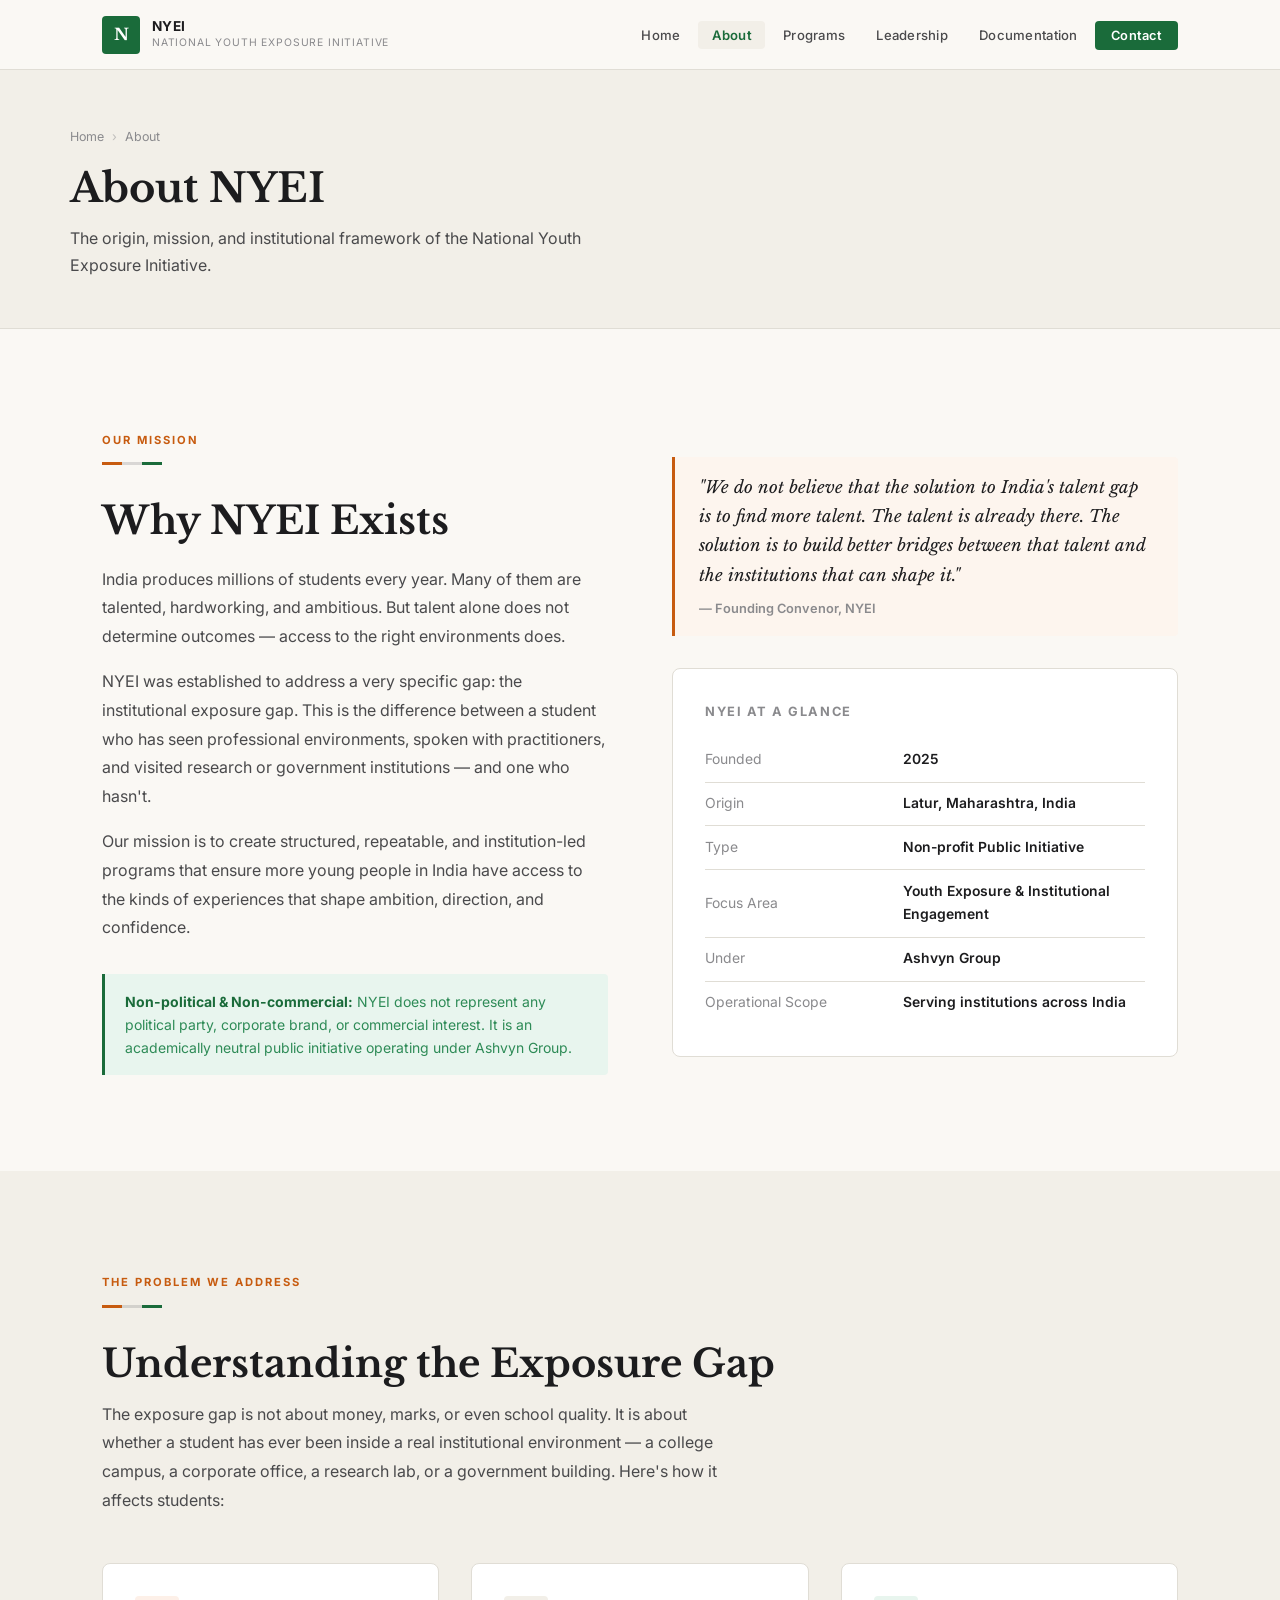
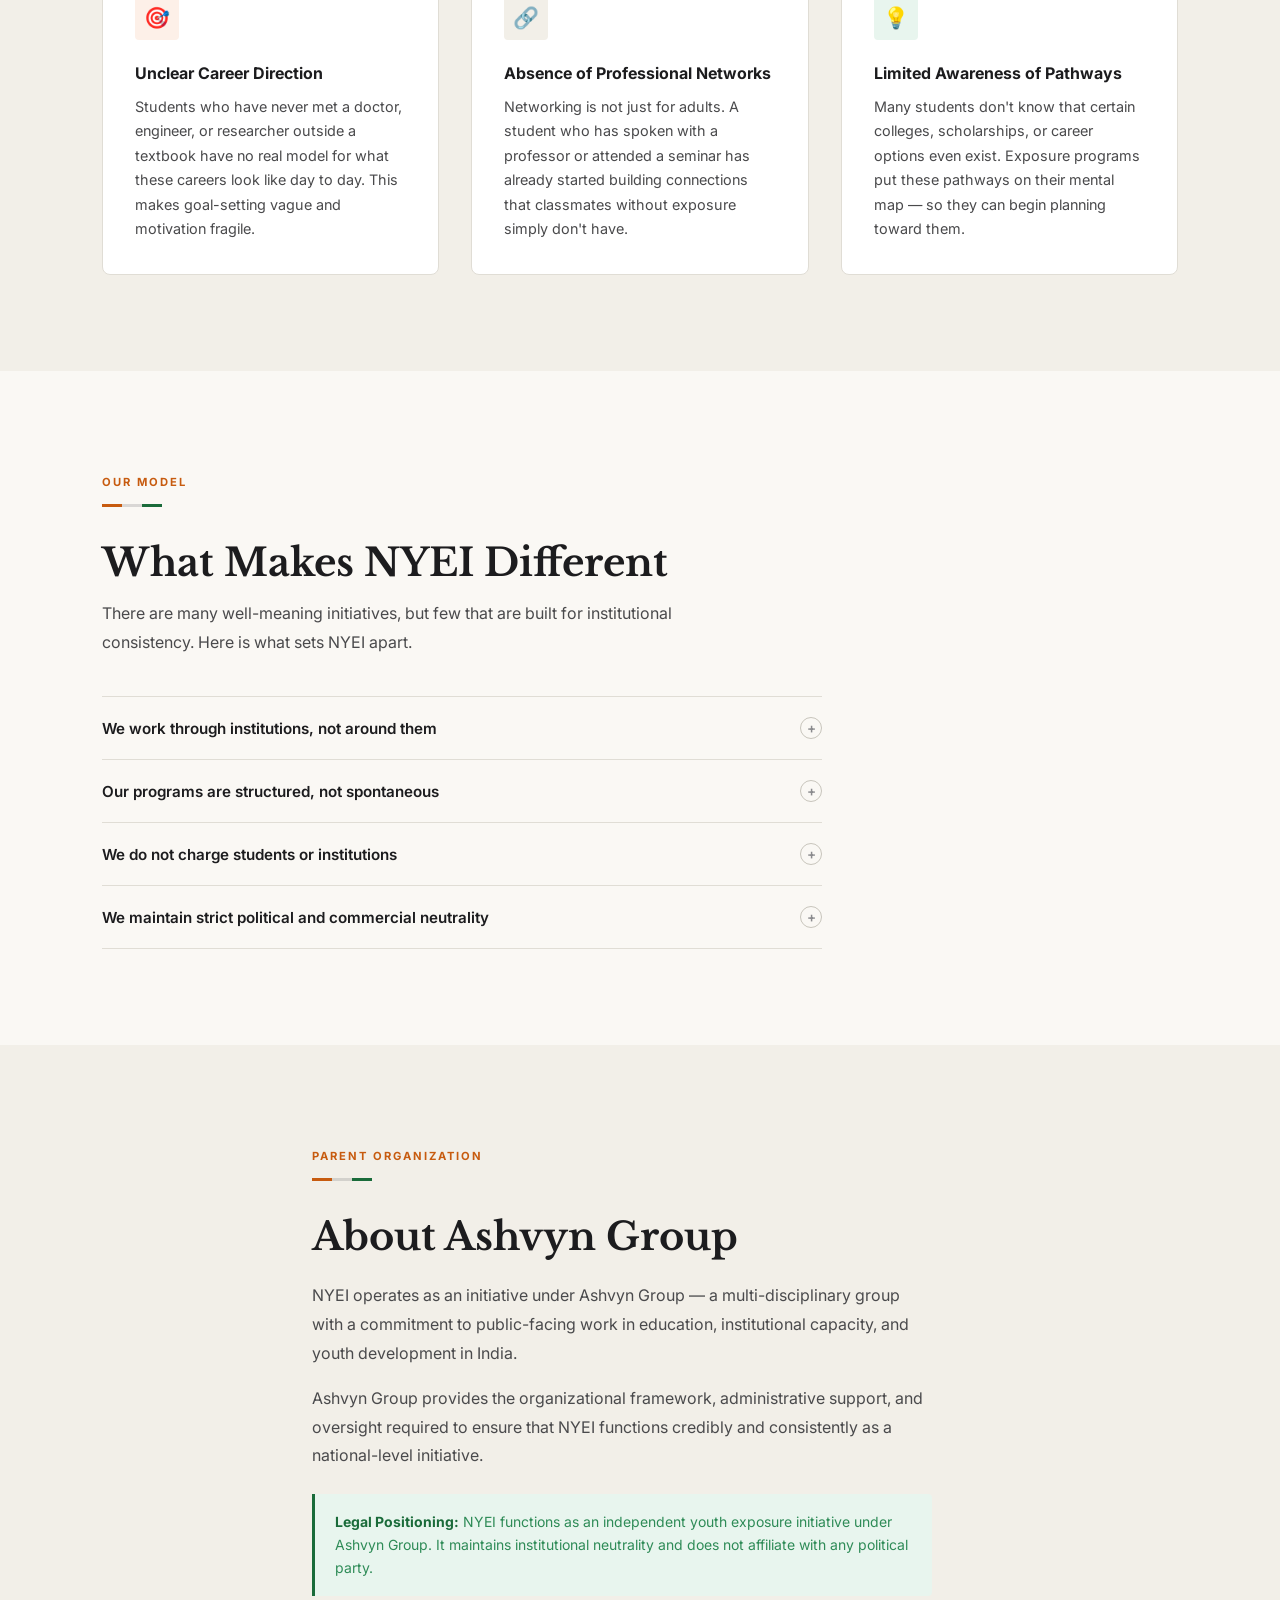
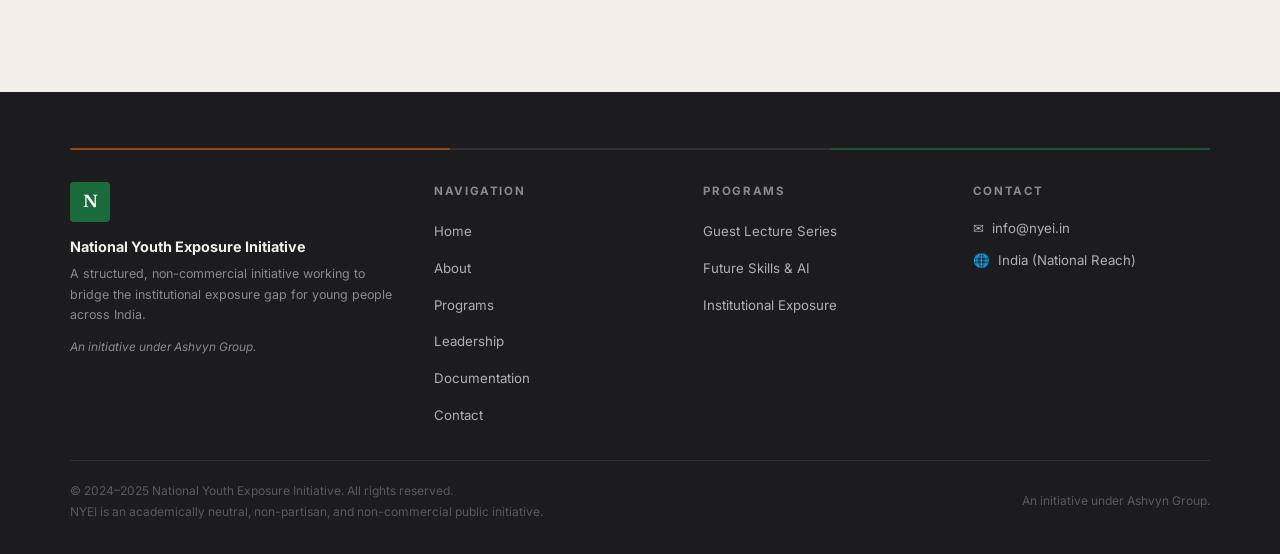
==== about.html @ a6563db9 "initial commit - nyei website" ====
<!DOCTYPE html>
<html lang="en">

<head>
    <meta charset="UTF-8" />
    <meta name="viewport" content="width=device-width, initial-scale=1.0" />
    <title>About NYEI — National Youth Exposure Initiative</title>
    <meta name="description"
        content="Learn about NYEI's mission, origin, and the institutional framework behind the National Youth Exposure Initiative." />
    <link rel="stylesheet" href="css/styles.css" />
    <link rel="icon"
        href="data:image/svg+xml,<svg xmlns='http://www.w3.org/2000/svg' viewBox='0 0 32 32'><rect width='32' height='32' rx='6' fill='%231A6B3A'/><text x='16' y='22' text-anchor='middle' fill='white' font-family='serif' font-size='16' font-weight='bold'>N</text></svg>" />
</head>

<body>

    <div id="preloader">
        <div class="preloader-inner">
            <div class="preloader-emblem"></div>
            <span class="preloader-text">NYEI</span>
        </div>
    </div>

    <nav class="nav">
        <div class="nav-inner">
            <a href="index.html" class="nav-brand">
                <div class="nav-logo-mark">N</div>
                <div class="nav-brand-text">
                    <span class="nav-brand-name">NYEI</span>
                    <span class="nav-brand-sub">National Youth Exposure Initiative</span>
                </div>
            </a>
            <ul class="nav-links">
                <li><a href="index.html" class="nav-link">Home</a></li>
                <li><a href="about.html" class="nav-link">About</a></li>
                <li><a href="programs.html" class="nav-link">Programs</a></li>
                <li><a href="leadership.html" class="nav-link">Leadership</a></li>
                <li><a href="documentation.html" class="nav-link">Documentation</a></li>
                <li><a href="contact.html" class="nav-link nav-cta">Contact</a></li>
            </ul>
            <button class="nav-mobile-toggle" aria-label="Toggle menu">
                <span></span><span></span><span></span>
            </button>
        </div>
    </nav>

    <!-- Page Banner -->
    <div class="page-banner">
        <div class="page-banner-inner">
            <div class="breadcrumb">
                <a href="index.html">Home</a>
                <span class="breadcrumb-sep">›</span>
                <span>About</span>
            </div>
            <h1 class="page-banner-title">About NYEI</h1>
            <p class="page-banner-sub">The origin, mission, and institutional framework of the National Youth Exposure
                Initiative.</p>
        </div>
    </div>

    <!-- Mission -->
    <section class="section">
        <div class="container">
            <div style="display:grid;grid-template-columns:1fr 1fr;gap:4rem;align-items:start;">
                <div>
                    <span class="section-eyebrow">Our Mission</span>
                    <div class="tricolor-bar"><span></span><span></span><span></span></div>
                    <h2 class="section-title">Why NYEI Exists</h2>
                    <div class="section-body">
                        <p>
                            India produces millions of students every year. Many of them are talented, hardworking, and
                            ambitious. But talent alone does not determine outcomes — access to the right environments
                            does.
                        </p>
                        <p>
                            NYEI was established to address a very specific gap: the institutional exposure gap. This is
                            the difference between a student who has seen professional environments, spoken with
                            practitioners, and visited research or government institutions — and one who hasn't.
                        </p>
                        <p>
                            Our mission is to create structured, repeatable, and institution-led programs that ensure
                            more young people in India have access to the kinds of experiences that shape ambition,
                            direction, and confidence.
                        </p>
                    </div>
                    <div style="margin-top:2rem;">
                        <div class="info-box">
                            <strong>Non-political &amp; Non-commercial:</strong> NYEI does not represent any political
                            party, corporate brand, or commercial interest. It is an academically neutral public
                            initiative operating under Ashvyn Group.
                        </div>
                    </div>
                </div>
                <div>
                    <div class="pull-quote">
                        <p>"We do not believe that the solution to India's talent gap is to find more talent. The talent
                            is already there. The solution is to build better bridges between that talent and the
                            institutions that can shape it."</p>
                        <cite>— Founding Convenor, NYEI</cite>
                    </div>
                    <div class="card" style="margin-top:1.5rem;">
                        <div class="card-title"
                            style="font-size:0.8rem;font-weight:700;letter-spacing:0.12em;text-transform:uppercase;color:var(--text-muted);margin-bottom:1rem;">
                            NYEI At a Glance</div>
                        <table style="width:100%;border-collapse:collapse;font-size:0.87rem;">
                            <tr style="border-bottom:1px solid var(--border-subtle);">
                                <td style="padding:0.6rem 0;color:var(--text-muted);width:45%;">Founded</td>
                                <td style="padding:0.6rem 0;color:var(--text-primary);font-weight:600;">2025</td>
                            </tr>
                            <tr style="border-bottom:1px solid var(--border-subtle);">
                                <td style="padding:0.6rem 0;color:var(--text-muted);">Origin</td>
                                <td style="padding:0.6rem 0;color:var(--text-primary);font-weight:600;">Latur,
                                    Maharashtra, India</td>
                            </tr>
                            <tr style="border-bottom:1px solid var(--border-subtle);">
                                <td style="padding:0.6rem 0;color:var(--text-muted);">Type</td>
                                <td style="padding:0.6rem 0;color:var(--text-primary);font-weight:600;">Non-profit
                                    Public Initiative</td>
                            </tr>
                            <tr style="border-bottom:1px solid var(--border-subtle);">
                                <td style="padding:0.6rem 0;color:var(--text-muted);">Focus Area</td>
                                <td style="padding:0.6rem 0;color:var(--text-primary);font-weight:600;">Youth Exposure
                                    &amp; Institutional Engagement</td>
                            </tr>
                            <tr style="border-bottom:1px solid var(--border-subtle);">
                                <td style="padding:0.6rem 0;color:var(--text-muted);">Under</td>
                                <td style="padding:0.6rem 0;color:var(--text-primary);font-weight:600;">Ashvyn Group
                                </td>
                            </tr>
                            <tr>
                                <td style="padding:0.6rem 0;color:var(--text-muted);">Operational Scope</td>
                                <td style="padding:0.6rem 0;color:var(--text-primary);font-weight:600;">Serving
                                    institutions across India</td>
                            </tr>
                        </table>
                    </div>
                </div>
            </div>
        </div>
    </section>

    <!-- The Exposure Gap Explained -->
    <section class="section section-alt">
        <div class="container">
            <span class="section-eyebrow">The Problem We Address</span>
            <div class="tricolor-bar"><span></span><span></span><span></span></div>
            <h2 class="section-title" style="margin-bottom:0.75rem;">Understanding the Exposure Gap</h2>
            <p class="section-body" style="margin-bottom:3rem;">
                The exposure gap is not about money, marks, or even school quality. It is about whether a student has
                ever been inside a real institutional environment — a college campus, a corporate office, a research
                lab, or a government building. Here's how it affects students:
            </p>
            <div class="grid-3">
                <div class="card">
                    <div class="card-icon card-icon-saffron">🎯</div>
                    <div class="card-title">Unclear Career Direction</div>
                    <p class="card-text">Students who have never met a doctor, engineer, or researcher outside a
                        textbook have no real model for what these careers look like day to day. This makes goal-setting
                        vague and motivation fragile.</p>
                </div>
                <div class="card">
                    <div class="card-icon card-icon-neutral">🔗</div>
                    <div class="card-title">Absence of Professional Networks</div>
                    <p class="card-text">Networking is not just for adults. A student who has spoken with a professor or
                        attended a seminar has already started building connections that classmates without exposure
                        simply don't have.</p>
                </div>
                <div class="card">
                    <div class="card-icon card-icon-green">💡</div>
                    <div class="card-title">Limited Awareness of Pathways</div>
                    <p class="card-text">Many students don't know that certain colleges, scholarships, or career options
                        even exist. Exposure programs put these pathways on their mental map — so they can begin
                        planning toward them.</p>
                </div>
            </div>
        </div>
    </section>

    <!-- What Makes NYEI Different -->
    <section class="section">
        <div class="container">
            <span class="section-eyebrow">Our Model</span>
            <div class="tricolor-bar"><span></span><span></span><span></span></div>
            <h2 class="section-title" style="margin-bottom:0.75rem;">What Makes NYEI Different</h2>
            <p class="section-body" style="margin-bottom:2.5rem;">There are many well-meaning initiatives, but few that
                are built for institutional consistency. Here is what sets NYEI apart.</p>
            <div id="accordion" style="border-top:1px solid var(--border-subtle);max-width:720px;">
                <div class="accordion-item">
                    <button class="accordion-trigger" aria-expanded="false" aria-controls="acc1">
                        We work through institutions, not around them
                        <span class="acc-icon">+</span>
                    </button>
                    <div class="accordion-body" id="acc1">
                        NYEI does not run events in isolation or invite students through social media campaigns. We
                        partner directly with schools and colleges — so every program has institutional sanction, a
                        dedicated point of contact, and proper student-parent communication.
                    </div>
                </div>
                <div class="accordion-item">
                    <button class="accordion-trigger" aria-expanded="false" aria-controls="acc2">
                        Our programs are structured, not spontaneous
                        <span class="acc-icon">+</span>
                    </button>
                    <div class="accordion-body" id="acc2">
                        Each NYEI program follows a defined format: objectives, agenda, speaker/facilitator profile, and
                        a post-session debrief. This structure ensures that exposure is not just an event but a learning
                        experience with measurable takeaways.
                    </div>
                </div>
                <div class="accordion-item">
                    <button class="accordion-trigger" aria-expanded="false" aria-controls="acc3">
                        We do not charge students or institutions
                        <span class="acc-icon">+</span>
                    </button>
                    <div class="accordion-body" id="acc3">
                        All NYEI programs are provided at no cost to participating students and educational
                        institutions. We believe that financial barriers should never prevent access to institutional
                        exposure. Our operating costs are managed through Ashvyn Group's non-profit framework.
                    </div>
                </div>
                <div class="accordion-item">
                    <button class="accordion-trigger" aria-expanded="false" aria-controls="acc4">
                        We maintain strict political and commercial neutrality
                        <span class="acc-icon">+</span>
                    </button>
                    <div class="accordion-body" id="acc4">
                        NYEI does not invite speakers who represent political parties, ideological movements, or
                        commercial brands. Every guest and partner is selected for their professional credibility and
                        relevance to students' educational futures.
                    </div>
                </div>
            </div>
        </div>
    </section>

    <!-- Ashvyn Group -->
    <section class="section section-alt">
        <div class="container" style="max-width:720px;">
            <span class="section-eyebrow">Parent Organization</span>
            <div class="tricolor-bar"><span></span><span></span><span></span></div>
            <h2 class="section-title">About Ashvyn Group</h2>
            <div class="section-body">
                <p>NYEI operates as an initiative under Ashvyn Group — a multi-disciplinary group with a commitment to
                    public-facing work in education, institutional capacity, and youth development in India.</p>
                <p>Ashvyn Group provides the organizational framework, administrative support, and oversight required to
                    ensure that NYEI functions credibly and consistently as a national-level initiative.</p>
                <div class="info-box" style="margin-top:1.5rem;">
                    <strong>Legal Positioning:</strong> NYEI functions as an independent youth exposure initiative under
                    Ashvyn Group. It maintains institutional neutrality and does not affiliate with any political party.
                </div>
            </div>
        </div>
    </section>

    <!-- Footer -->
    <footer>
        <div class="footer-inner">
            <div class="footer-tricolor"><span></span><span></span><span></span></div>
            <div class="footer-top">
                <div>
                    <div class="footer-brand-mark">N</div>
                    <div class="footer-brand-name">National Youth Exposure Initiative</div>
                    <p class="footer-brand-desc">A structured, non-commercial initiative working to bridge the
                        institutional exposure gap for young people across India.</p>
                    <p class="footer-brand-desc" style="margin-top:0.75rem;font-style:italic;font-size:0.74rem;">An
                        initiative under Ashvyn Group.</p>
                </div>
                <div>
                    <div class="footer-col-title">Navigation</div>
                    <ul class="footer-links">
                        <li><a href="index.html" class="footer-link">Home</a></li>
                        <li><a href="about.html" class="footer-link">About</a></li>
                        <li><a href="programs.html" class="footer-link">Programs</a></li>
                        <li><a href="leadership.html" class="footer-link">Leadership</a></li>
                        <li><a href="documentation.html" class="footer-link">Documentation</a></li>
                        <li><a href="contact.html" class="footer-link">Contact</a></li>
                    </ul>
                </div>
                <div>
                    <div class="footer-col-title">Programs</div>
                    <ul class="footer-links">
                        <li><a href="programs.html#guest-lectures" class="footer-link">Guest Lecture Series</a></li>
                        <li><a href="programs.html#future-skills" class="footer-link">Future Skills & AI</a></li>
                        <li><a href="programs.html#exposure" class="footer-link">Institutional Exposure</a></li>
                    </ul>
                </div>
                <div>
                    <div class="footer-col-title">Contact</div>
                    <div class="footer-contact-item">
                        <span>✉</span>
                        <a href="mailto:info@nyei.in" class="footer-link">info@nyei.in</a>
                    </div>
                    <div class="footer-contact-item">
                        <span>🌐</span>
                        <span>India (National Reach)</span>
                    </div>
                </div>
            </div>
            <div class="footer-bottom">
                <div class="footer-bottom-left">
                    © 2024–2025 National Youth Exposure Initiative. All rights reserved.<br>
                    NYEI is an academically neutral, non-partisan, and non-commercial public initiative.
                </div>
                <div class="footer-bottom-right">An initiative under Ashvyn Group.</div>
            </div>
        </div>
    </footer>

    <script src="js/main.js"></script>
</body>

</html>
---- css/styles.css ----
/* =========================================
   NYEI — National Youth Exposure Initiative
   Main Stylesheet
   ========================================= */

/* --- Google Fonts --- */
@import url('https://fonts.googleapis.com/css2?family=Inter:wght@300;400;500;600;700&family=Libre+Baskerville:ital,wght@0,400;0,700;1,400&display=swap');

/* --- CSS Custom Properties --- */
:root {
  /* Colors */
  --bg-primary:       #FAF8F4;
  --bg-secondary:     #F2EFE8;
  --bg-card:          #FFFFFF;
  --text-primary:     #1C1C1E;
  --text-secondary:   #4A4A4C;
  --text-muted:       #8A8A8D;
  --accent-saffron:   #C75B0F;
  --accent-saffron-lt:#E8854A;
  --accent-green:     #1A6B3A;
  --accent-green-lt:  #2E8B57;
  --border-subtle:    #E0DDD5;
  --border-medium:    #C8C5BC;
  --white:            #FFFFFF;

  /* Typography */
  --font-body:    'Inter', -apple-system, BlinkMacSystemFont, sans-serif;
  --font-serif:   'Libre Baskerville', Georgia, serif;

  /* Spacing */
  --space-xs:  0.5rem;
  --space-sm:  1rem;
  --space-md:  2rem;
  --space-lg:  3.5rem;
  --space-xl:  6rem;

  /* Layout */
  --max-width: 1140px;
  --nav-h:     70px;
  --radius-sm: 4px;
  --radius-md: 8px;

  /* Transitions */
  --trans-fast: 0.15s ease;
  --trans-base: 0.25s ease;
}

/* --- Reset & Base --- */
*, *::before, *::after { box-sizing: border-box; margin: 0; padding: 0; }

html { scroll-behavior: smooth; font-size: 16px; }

body {
  font-family: var(--font-body);
  background-color: var(--bg-primary);
  color: var(--text-primary);
  line-height: 1.7;
  -webkit-font-smoothing: antialiased;
}

img { max-width: 100%; height: auto; display: block; }

a {
  color: inherit;
  text-decoration: none;
  transition: color var(--trans-fast);
}

ul, ol { list-style: none; }

/* --- Preloader --- */
#preloader {
  position: fixed;
  inset: 0;
  background: var(--bg-primary);
  display: flex;
  align-items: center;
  justify-content: center;
  z-index: 9999;
  transition: opacity 0.4s ease, visibility 0.4s ease;
}
#preloader.hidden { opacity: 0; visibility: hidden; }
.preloader-inner {
  display: flex;
  flex-direction: column;
  align-items: center;
  gap: 1rem;
}
.preloader-emblem {
  width: 48px;
  height: 48px;
  border: 3px solid var(--border-subtle);
  border-top-color: var(--accent-saffron);
  border-radius: 50%;
  animation: spin 0.8s linear infinite;
}
.preloader-text {
  font-size: 0.75rem;
  letter-spacing: 0.15em;
  color: var(--text-muted);
  text-transform: uppercase;
  font-weight: 500;
}
@keyframes spin { to { transform: rotate(360deg); } }

/* --- Navigation --- */
.nav {
  position: sticky;
  top: 0;
  z-index: 100;
  background: rgba(250, 248, 244, 0.96);
  backdrop-filter: blur(8px);
  border-bottom: 1px solid var(--border-subtle);
  height: var(--nav-h);
}
.nav-inner {
  max-width: var(--max-width);
  margin: 0 auto;
  padding: 0 var(--space-md);
  height: 100%;
  display: flex;
  align-items: center;
  justify-content: space-between;
}
.nav-brand {
  display: flex;
  align-items: center;
  gap: 0.75rem;
}
.nav-logo-mark {
  width: 38px;
  height: 38px;
  background: var(--accent-green);
  border-radius: var(--radius-sm);
  display: flex;
  align-items: center;
  justify-content: center;
  color: var(--white);
  font-size: 1rem;
  font-weight: 700;
  font-family: var(--font-serif);
  flex-shrink: 0;
}
.nav-brand-text { display: flex; flex-direction: column; }
.nav-brand-name {
  font-size: 0.85rem;
  font-weight: 700;
  color: var(--text-primary);
  letter-spacing: 0.02em;
  line-height: 1.2;
}
.nav-brand-sub {
  font-size: 0.65rem;
  color: var(--text-muted);
  letter-spacing: 0.08em;
  text-transform: uppercase;
}
.nav-links {
  display: flex;
  align-items: center;
  gap: 0.25rem;
}
.nav-link {
  padding: 0.4rem 0.85rem;
  font-size: 0.82rem;
  font-weight: 500;
  color: var(--text-secondary);
  border-radius: var(--radius-sm);
  letter-spacing: 0.02em;
  transition: background var(--trans-fast), color var(--trans-fast);
}
.nav-link:hover, .nav-link.active {
  color: var(--text-primary);
  background: var(--bg-secondary);
}
.nav-link.active { color: var(--accent-green); font-weight: 600; }
.nav-cta {
  padding: 0.45rem 1rem;
  background: var(--accent-green);
  color: var(--white) !important;
  border-radius: var(--radius-sm);
  font-size: 0.8rem;
  font-weight: 600;
  transition: background var(--trans-fast) !important;
}
.nav-cta:hover { background: var(--accent-green-lt) !important; }
.nav-mobile-toggle {
  display: none;
  flex-direction: column;
  gap: 5px;
  cursor: pointer;
  padding: 4px;
}
.nav-mobile-toggle span {
  width: 22px;
  height: 2px;
  background: var(--text-primary);
  border-radius: 2px;
  transition: var(--trans-base);
}

/* --- Page Banner (inner pages) --- */
.page-banner {
  background: var(--bg-secondary);
  border-bottom: 1px solid var(--border-subtle);
  padding: 3.5rem var(--space-md) 3rem;
}
.page-banner-inner {
  max-width: var(--max-width);
  margin: 0 auto;
}
.breadcrumb {
  display: flex;
  align-items: center;
  gap: 0.5rem;
  font-size: 0.78rem;
  color: var(--text-muted);
  margin-bottom: 1rem;
}
.breadcrumb a:hover { color: var(--accent-green); }
.breadcrumb-sep { opacity: 0.5; }
.page-banner-title {
  font-family: var(--font-serif);
  font-size: clamp(1.8rem, 3.5vw, 2.5rem);
  font-weight: 700;
  color: var(--text-primary);
  line-height: 1.25;
  margin-bottom: 0.75rem;
}
.page-banner-sub {
  font-size: 1rem;
  color: var(--text-secondary);
  max-width: 560px;
}

/* --- Container --- */
.container {
  max-width: var(--max-width);
  margin: 0 auto;
  padding: 0 var(--space-md);
}

/* --- Sections --- */
.section { padding: var(--space-xl) var(--space-md); }
.section-sm { padding: var(--space-lg) var(--space-md); }
.section-alt { background: var(--bg-secondary); }

.section-eyebrow {
  display: inline-block;
  font-size: 0.7rem;
  font-weight: 700;
  letter-spacing: 0.18em;
  text-transform: uppercase;
  color: var(--accent-saffron);
  margin-bottom: 0.75rem;
}
.section-title {
  font-family: var(--font-serif);
  font-size: clamp(1.6rem, 3vw, 2.4rem);
  font-weight: 700;
  line-height: 1.25;
  color: var(--text-primary);
  margin-bottom: 1.25rem;
}
.section-title em {
  font-style: italic;
  color: var(--accent-green);
}
.section-body {
  font-size: 1rem;
  color: var(--text-secondary);
  max-width: 620px;
  line-height: 1.8;
}
.section-body p + p { margin-top: 1rem; }

/* --- Tricolor Divider --- */
.tricolor-bar {
  display: flex;
  height: 3px;
  width: 60px;
  gap: 0;
  margin-bottom: 2rem;
}
.tricolor-bar span:nth-child(1) { flex: 1; background: var(--accent-saffron); }
.tricolor-bar span:nth-child(2) { flex: 1; background: var(--text-muted); opacity: 0.3; }
.tricolor-bar span:nth-child(3) { flex: 1; background: var(--accent-green); }

/* --- Cards --- */
.card {
  background: var(--bg-card);
  border: 1px solid var(--border-subtle);
  border-radius: var(--radius-md);
  padding: var(--space-md);
  transition: box-shadow var(--trans-base), border-color var(--trans-base);
}
.card:hover { box-shadow: 0 4px 20px rgba(0,0,0,0.07); border-color: var(--border-medium); }
.card-icon {
  width: 44px;
  height: 44px;
  border-radius: var(--radius-sm);
  display: flex;
  align-items: center;
  justify-content: center;
  margin-bottom: 1.25rem;
  font-size: 1.3rem;
}
.card-icon-saffron { background: #FDF0E8; color: var(--accent-saffron); }
.card-icon-green   { background: #E8F5EE; color: var(--accent-green); }
.card-icon-neutral { background: var(--bg-secondary); color: var(--text-secondary); }
.card-title {
  font-size: 1rem;
  font-weight: 700;
  color: var(--text-primary);
  margin-bottom: 0.5rem;
}
.card-text {
  font-size: 0.9rem;
  color: var(--text-secondary);
  line-height: 1.7;
}

/* --- Grid Layouts --- */
.grid-2 { display: grid; grid-template-columns: 1fr 1fr; gap: var(--space-md); }
.grid-3 { display: grid; grid-template-columns: repeat(3, 1fr); gap: var(--space-md); }
.grid-4 { display: grid; grid-template-columns: repeat(4, 1fr); gap: var(--space-md); }

/* --- Buttons --- */
.btn {
  display: inline-flex;
  align-items: center;
  gap: 0.5rem;
  padding: 0.75rem 1.5rem;
  border-radius: var(--radius-sm);
  font-size: 0.875rem;
  font-weight: 600;
  cursor: pointer;
  border: none;
  transition: var(--trans-base);
  font-family: var(--font-body);
  letter-spacing: 0.02em;
}
.btn-primary {
  background: var(--accent-green);
  color: var(--white);
}
.btn-primary:hover { background: var(--accent-green-lt); }
.btn-outline {
  background: transparent;
  color: var(--accent-green);
  border: 1.5px solid var(--accent-green);
}
.btn-outline:hover { background: var(--accent-green); color: var(--white); }
.btn-sm { padding: 0.55rem 1.1rem; font-size: 0.8rem; }

/* --- Tag / Badge --- */
.tag {
  display: inline-block;
  padding: 0.2rem 0.65rem;
  font-size: 0.7rem;
  font-weight: 600;
  letter-spacing: 0.06em;
  text-transform: uppercase;
  border-radius: 2px;
}
.tag-saffron { background: #FDF0E8; color: var(--accent-saffron); }
.tag-green   { background: #E8F5EE; color: var(--accent-green); }
.tag-neutral { background: var(--bg-secondary); color: var(--text-muted); }

/* --- Quote Block --- */
.pull-quote {
  border-left: 3px solid var(--accent-saffron);
  padding: 1rem 1.5rem;
  margin: 2rem 0;
  background: #FDF5EE;
  border-radius: 0 var(--radius-sm) var(--radius-sm) 0;
}
.pull-quote p {
  font-family: var(--font-serif);
  font-size: 1.05rem;
  font-style: italic;
  color: var(--text-primary);
  line-height: 1.75;
}
.pull-quote cite {
  display: block;
  margin-top: 0.5rem;
  font-size: 0.8rem;
  font-style: normal;
  color: var(--text-muted);
  font-weight: 600;
}

/* --- Stat Block --- */
.stat-block {
  padding: 1.5rem;
  border: 1px solid var(--border-subtle);
  border-top: 3px solid var(--accent-green);
  background: var(--bg-card);
  border-radius: 0 0 var(--radius-md) var(--radius-md);
}
.stat-number {
  font-family: var(--font-serif);
  font-size: 2.4rem;
  font-weight: 700;
  color: var(--accent-green);
  line-height: 1;
}
.stat-label {
  font-size: 0.82rem;
  color: var(--text-muted);
  margin-top: 0.35rem;
  font-weight: 500;
}

/* --- Accordion --- */
.accordion-item {
  border-bottom: 1px solid var(--border-subtle);
}
.accordion-trigger {
  width: 100%;
  display: flex;
  align-items: center;
  justify-content: space-between;
  padding: 1.25rem 0;
  background: none;
  border: none;
  cursor: pointer;
  font-family: var(--font-body);
  font-size: 0.95rem;
  font-weight: 600;
  color: var(--text-primary);
  text-align: left;
  gap: 1rem;
}
.accordion-trigger .acc-icon {
  width: 22px;
  height: 22px;
  border-radius: 50%;
  border: 1.5px solid var(--border-medium);
  display: flex;
  align-items: center;
  justify-content: center;
  font-size: 0.85rem;
  flex-shrink: 0;
  transition: var(--trans-base);
  color: var(--text-muted);
}
.accordion-trigger[aria-expanded="true"] .acc-icon {
  background: var(--accent-green);
  border-color: var(--accent-green);
  color: white;
  transform: rotate(45deg);
}
.accordion-body {
  display: none;
  padding: 0 0 1.25rem;
  font-size: 0.9rem;
  color: var(--text-secondary);
  line-height: 1.75;
}
.accordion-body.open { display: block; }

/* --- Form Elements --- */
.form-group { margin-bottom: 1.25rem; }
.form-label {
  display: block;
  font-size: 0.82rem;
  font-weight: 600;
  color: var(--text-secondary);
  margin-bottom: 0.4rem;
  letter-spacing: 0.02em;
}
.form-control {
  width: 100%;
  padding: 0.7rem 1rem;
  border: 1.5px solid var(--border-subtle);
  border-radius: var(--radius-sm);
  background: var(--bg-card);
  font-family: var(--font-body);
  font-size: 0.9rem;
  color: var(--text-primary);
  transition: border-color var(--trans-fast);
  outline: none;
}
.form-control:focus { border-color: var(--accent-green); }
textarea.form-control { resize: vertical; min-height: 120px; }
select.form-control { appearance: none; cursor: pointer; }

/* --- Footer --- */
footer {
  background: #1C1C1E;
  color: #D1D1D3;
  padding: var(--space-lg) var(--space-md) var(--space-md);
}
.footer-inner {
  max-width: var(--max-width);
  margin: 0 auto;
}
.footer-top {
  display: grid;
  grid-template-columns: 1.4fr 1fr 1fr 1fr;
  gap: var(--space-md);
  padding-bottom: var(--space-md);
  border-bottom: 1px solid rgba(255,255,255,0.08);
}
.footer-brand-mark {
  width: 40px;
  height: 40px;
  background: var(--accent-green);
  border-radius: var(--radius-sm);
  display: flex;
  align-items: center;
  justify-content: center;
  color: white;
  font-weight: 700;
  font-family: var(--font-serif);
  font-size: 1rem;
  margin-bottom: 1rem;
}
.footer-brand-name {
  font-size: 0.9rem;
  font-weight: 700;
  color: #F0EFEC;
  margin-bottom: 0.3rem;
  line-height: 1.3;
}
.footer-brand-desc {
  font-size: 0.78rem;
  color: #8A8A8D;
  line-height: 1.65;
  margin-top: 0.5rem;
}
.footer-col-title {
  font-size: 0.72rem;
  font-weight: 700;
  letter-spacing: 0.14em;
  text-transform: uppercase;
  color: #8A8A8D;
  margin-bottom: 1rem;
}
.footer-links {
  display: flex;
  flex-direction: column;
  gap: 0.6rem;
}
.footer-link {
  font-size: 0.83rem;
  color: #B0B0B3;
  transition: color var(--trans-fast);
}
.footer-link:hover { color: #F0EFEC; }
.footer-contact-item {
  display: flex;
  align-items: flex-start;
  gap: 0.5rem;
  font-size: 0.83rem;
  color: #B0B0B3;
  margin-bottom: 0.6rem;
}
.footer-contact-item span { flex-shrink: 0; }
.footer-bottom {
  display: flex;
  align-items: center;
  justify-content: space-between;
  padding-top: 1.25rem;
  flex-wrap: wrap;
  gap: 0.5rem;
}
.footer-bottom-left {
  font-size: 0.75rem;
  color: #5A5A5D;
}
.footer-bottom-right {
  font-size: 0.75rem;
  color: #5A5A5D;
  text-align: right;
}
.footer-tricolor {
  display: flex;
  height: 2px;
  margin-bottom: 2rem;
  gap: 0;
  border-radius: 2px;
  overflow: hidden;
}
.footer-tricolor span:nth-child(1) { flex: 1; background: var(--accent-saffron); opacity: 0.7; }
.footer-tricolor span:nth-child(2) { flex: 1; background: #888; opacity: 0.2; }
.footer-tricolor span:nth-child(3) { flex: 1; background: var(--accent-green); opacity: 0.7; }

/* --- Hero (Home) --- */
.hero {
  background: var(--bg-primary);
  padding: 5.5rem var(--space-md) 5rem;
  text-align: center;
  border-bottom: 1px solid var(--border-subtle);
  position: relative;
  overflow: hidden;
}
.hero::before {
  content: '';
  position: absolute;
  top: 0; left: 0; right: 0;
  height: 3px;
  background: linear-gradient(90deg, var(--accent-saffron) 33.33%, transparent 33.33% 66.66%, var(--accent-green) 66.66%);
}
.hero-emblem {
  width: 80px;
  height: 80px;
  background: var(--accent-green);
  border-radius: var(--radius-md);
  display: flex;
  align-items: center;
  justify-content: center;
  margin: 0 auto 1.75rem;
  color: white;
  font-family: var(--font-serif);
  font-size: 2rem;
  font-weight: 700;
}
.hero-eyebrow {
  font-size: 0.7rem;
  font-weight: 700;
  letter-spacing: 0.2em;
  text-transform: uppercase;
  color: var(--accent-saffron);
  margin-bottom: 0.75rem;
}
.hero-title {
  font-family: var(--font-serif);
  font-size: clamp(2rem, 4.5vw, 3.2rem);
  font-weight: 700;
  color: var(--text-primary);
  line-height: 1.18;
  margin-bottom: 0.9rem;
  max-width: 760px;
  margin-left: auto;
  margin-right: auto;
}
.hero-subtitle {
  font-size: 1rem;
  font-weight: 500;
  color: var(--text-muted);
  letter-spacing: 0.08em;
  text-transform: uppercase;
  margin-bottom: 1.5rem;
}
.hero-divider {
  display: flex;
  align-items: center;
  justify-content: center;
  gap: 0.5rem;
  margin-bottom: 1.5rem;
}
.hero-divider-line { height: 1px; width: 40px; background: var(--border-medium); }
.hero-body {
  font-size: 1rem;
  color: var(--text-secondary);
  max-width: 580px;
  margin: 0 auto 2.25rem;
  line-height: 1.8;
}
.hero-actions {
  display: flex;
  align-items: center;
  justify-content: center;
  gap: 1rem;
  flex-wrap: wrap;
}
.hero-note {
  margin-top: 3rem;
  padding-top: 2rem;
  border-top: 1px solid var(--border-subtle);
  font-size: 0.75rem;
  color: var(--text-muted);
  letter-spacing: 0.06em;
}

/* --- Exposure Section --- */
.exposure-section {
  display: grid;
  grid-template-columns: 1fr 1fr;
  gap: 4rem;
  align-items: center;
}
.exposure-visual {
  background: var(--bg-secondary);
  border: 1px solid var(--border-subtle);
  border-radius: var(--radius-md);
  padding: 2.5rem;
  position: relative;
}
.exposure-visual::before {
  content: '"';
  position: absolute;
  top: -0.75rem;
  left: 1.5rem;
  font-size: 5rem;
  color: var(--accent-saffron);
  font-family: var(--font-serif);
  line-height: 1;
  opacity: 0.3;
}
.exposure-visual p {
  font-family: var(--font-serif);
  font-size: 1.15rem;
  font-style: italic;
  color: var(--text-primary);
  line-height: 1.75;
  position: relative;
  z-index: 1;
}
.compare-row {
  display: flex;
  align-items: stretch;
  gap: 0;
  border: 1px solid var(--border-subtle);
  border-radius: var(--radius-sm);
  overflow: hidden;
  margin-top: 1.5rem;
}
.compare-col {
  flex: 1;
  padding: 1rem;
  font-size: 0.82rem;
  line-height: 1.6;
}
.compare-col strong {
  display: block;
  font-size: 0.7rem;
  font-weight: 700;
  letter-spacing: 0.1em;
  text-transform: uppercase;
  margin-bottom: 0.5rem;
}
.compare-col:first-child {
  background: #FDF0E8;
  color: var(--accent-saffron);
  border-right: 1px solid var(--border-subtle);
}
.compare-col:first-child strong { color: var(--accent-saffron); }
.compare-col:last-child {
  background: #E8F5EE;
  color: var(--accent-green);
}
.compare-col:last-child strong { color: var(--accent-green); }

/* --- Programs Grid --- */
.program-card {
  display: flex;
  flex-direction: column;
}
.program-card-header {
  padding: 1.5rem;
  background: var(--bg-secondary);
  border-radius: var(--radius-md) var(--radius-md) 0 0;
  border: 1px solid var(--border-subtle);
  border-bottom: none;
}
.program-card-body {
  flex: 1;
  padding: 1.5rem;
  background: var(--bg-card);
  border: 1px solid var(--border-subtle);
  border-top: none;
  border-radius: 0 0 var(--radius-md) var(--radius-md);
}
.program-card-num {
  font-family: var(--font-serif);
  font-size: 2rem;
  font-weight: 700;
  color: var(--border-medium);
  margin-bottom: 0.75rem;
}
.program-card-title {
  font-size: 1rem;
  font-weight: 700;
  color: var(--text-primary);
  margin-bottom: 0.25rem;
}
.program-card-cat {
  font-size: 0.72rem;
  font-weight: 600;
  letter-spacing: 0.1em;
  text-transform: uppercase;
  color: var(--accent-saffron);
}
.program-feature {
  display: flex;
  align-items: flex-start;
  gap: 0.6rem;
  font-size: 0.88rem;
  color: var(--text-secondary);
  padding: 0.4rem 0;
  border-bottom: 1px solid var(--bg-secondary);
}
.program-feature:last-child { border-bottom: none; }
.program-feature-dot {
  width: 5px;
  height: 5px;
  border-radius: 50%;
  background: var(--accent-green);
  margin-top: 0.55rem;
  flex-shrink: 0;
}

/* --- Leadership --- */
.leader-card {
  background: var(--bg-card);
  border: 1px solid var(--border-subtle);
  border-radius: var(--radius-md);
  overflow: hidden;
}
.leader-card-header {
  background: var(--bg-secondary);
  padding: 2rem;
  display: flex;
  align-items: center;
  gap: 1.25rem;
}
.leader-avatar {
  width: 72px;
  height: 72px;
  border-radius: 50%;
  border: 3px solid var(--border-subtle);
  overflow: hidden;
  flex-shrink: 0;
  background: var(--bg-primary);
  display: flex;
  align-items: center;
  justify-content: center;
  font-family: var(--font-serif);
  font-size: 1.6rem;
  font-weight: 700;
  color: var(--accent-green);
}
.leader-name {
  font-size: 1rem;
  font-weight: 700;
  color: var(--text-primary);
  margin-bottom: 0.2rem;
}
.leader-designation {
  font-size: 0.8rem;
  color: var(--accent-saffron);
  font-weight: 600;
}
.leader-org {
  font-size: 0.76rem;
  color: var(--text-muted);
  margin-top: 0.15rem;
}
.leader-card-body { padding: 1.5rem 2rem; }
.leader-bio {
  font-size: 0.88rem;
  color: var(--text-secondary);
  line-height: 1.75;
}

/* --- Founder Section --- */
.founder-section {
  display: grid;
  grid-template-columns: 1fr 360px;
  gap: 4rem;
  align-items: flex-start;
}
.founder-message {
  font-size: 0.95rem;
  color: var(--text-secondary);
  line-height: 1.85;
}
.founder-message p + p { margin-top: 1rem; }
.founder-signature {
  margin-top: 1.5rem;
  padding-top: 1.5rem;
  border-top: 1px solid var(--border-subtle);
}
.founder-sig-name {
  font-size: 1rem;
  font-weight: 700;
  color: var(--text-primary);
}
.founder-sig-role {
  font-size: 0.8rem;
  color: var(--text-muted);
  margin-top: 0.15rem;
}
.founder-portrait {
  background: var(--bg-secondary);
  border: 1px solid var(--border-subtle);
  border-radius: var(--radius-md);
  aspect-ratio: 3/4;
  display: flex;
  align-items: center;
  justify-content: center;
  flex-direction: column;
  gap: 0.75rem;
  color: var(--text-muted);
  font-size: 0.82rem;
  text-align: center;
  position: relative;
  overflow: hidden;
}
.founder-portrait img {
  width: 100%;
  height: 100%;
  object-fit: cover;
  object-position: top center;
}
.founder-portrait-placeholder {
  font-size: 3rem;
  line-height: 1;
}

/* --- Philosophy Section --- */
.philosophy-grid {
  display: grid;
  grid-template-columns: 1fr 1fr;
  gap: 1px;
  border: 1px solid var(--border-subtle);
  border-radius: var(--radius-md);
  overflow: hidden;
}
.philosophy-item {
  background: var(--bg-card);
  padding: 2rem;
}
.philosophy-item:nth-child(1) { border-right: 1px solid var(--border-subtle); border-bottom: 1px solid var(--border-subtle); }
.philosophy-item:nth-child(2) { border-bottom: 1px solid var(--border-subtle); }
.philosophy-item:nth-child(3) { border-right: 1px solid var(--border-subtle); }
.philosophy-num {
  font-family: var(--font-serif);
  font-size: 1.75rem;
  font-weight: 700;
  color: var(--border-medium);
  margin-bottom: 0.75rem;
}
.philosophy-title {
  font-size: 0.95rem;
  font-weight: 700;
  color: var(--text-primary);
  margin-bottom: 0.5rem;
}
.philosophy-text {
  font-size: 0.87rem;
  color: var(--text-secondary);
  line-height: 1.7;
}

/* --- Doc Grid --- */
.doc-grid {
  display: grid;
  grid-template-columns: repeat(3, 1fr);
  gap: 1.25rem;
}
.doc-item {
  background: var(--bg-card);
  border: 1px solid var(--border-subtle);
  border-radius: var(--radius-md);
  padding: 1.5rem;
  display: flex;
  flex-direction: column;
  gap: 0.75rem;
  transition: box-shadow var(--trans-base), border-color var(--trans-base);
  cursor: pointer;
}
.doc-item:hover { box-shadow: 0 4px 20px rgba(0,0,0,0.07); border-color: var(--border-medium); }
.doc-icon {
  width: 40px;
  height: 40px;
  background: var(--bg-secondary);
  border-radius: var(--radius-sm);
  display: flex;
  align-items: center;
  justify-content: center;
  font-size: 1.1rem;
}
.doc-title {
  font-size: 0.9rem;
  font-weight: 700;
  color: var(--text-primary);
  line-height: 1.35;
}
.doc-meta {
  font-size: 0.75rem;
  color: var(--text-muted);
}
.doc-download-link {
  font-size: 0.78rem;
  color: var(--accent-green);
  font-weight: 600;
  margin-top: auto;
}

/* --- Contact --- */
.contact-info-item {
  display: flex;
  align-items: flex-start;
  gap: 1rem;
  padding: 1.25rem;
  border: 1px solid var(--border-subtle);
  border-radius: var(--radius-md);
  background: var(--bg-card);
  margin-bottom: 1rem;
}
.contact-info-icon {
  width: 40px;
  height: 40px;
  background: #E8F5EE;
  border-radius: var(--radius-sm);
  display: flex;
  align-items: center;
  justify-content: center;
  flex-shrink: 0;
  font-size: 1rem;
}
.contact-info-label {
  font-size: 0.72rem;
  font-weight: 700;
  letter-spacing: 0.1em;
  text-transform: uppercase;
  color: var(--text-muted);
  margin-bottom: 0.25rem;
}
.contact-info-value {
  font-size: 0.9rem;
  color: var(--text-primary);
  font-weight: 500;
}

/* --- Notice / Info Box --- */
.info-box {
  background: #E8F5EE;
  border-left: 3px solid var(--accent-green);
  border-radius: 0 var(--radius-sm) var(--radius-sm) 0;
  padding: 1rem 1.25rem;
  font-size: 0.875rem;
  color: var(--accent-green-lt);
  line-height: 1.65;
}
.info-box strong { color: var(--accent-green); }

/* --- Responsive --- */
@media (max-width: 900px) {
  .grid-3 { grid-template-columns: 1fr 1fr; }
  .grid-4 { grid-template-columns: 1fr 1fr; }
  .footer-top { grid-template-columns: 1fr 1fr; }
  .exposure-section { grid-template-columns: 1fr; gap: 2rem; }
  .founder-section { grid-template-columns: 1fr; }
  .founder-portrait { aspect-ratio: 4/3; }
}
@media (max-width: 680px) {
  :root { --space-xl: 4rem; --space-lg: 2.5rem; }
  .grid-2 { grid-template-columns: 1fr; }
  .grid-3 { grid-template-columns: 1fr; }
  .grid-4 { grid-template-columns: 1fr 1fr; }
  .footer-top { grid-template-columns: 1fr; }
  .doc-grid { grid-template-columns: 1fr 1fr; }
  .philosophy-grid { grid-template-columns: 1fr; }
  .philosophy-item { border-right: none !important; }
  .nav-links { display: none; flex-direction: column; position: absolute; top: var(--nav-h); left: 0; right: 0; background: var(--bg-primary); border-bottom: 1px solid var(--border-subtle); padding: 1rem; gap: 0.25rem; }
  .nav-links.open { display: flex; }
  .nav-mobile-toggle { display: flex; }
}
@media (max-width: 420px) {
  .doc-grid { grid-template-columns: 1fr; }
  .hero-title { font-size: 1.75rem; }
}
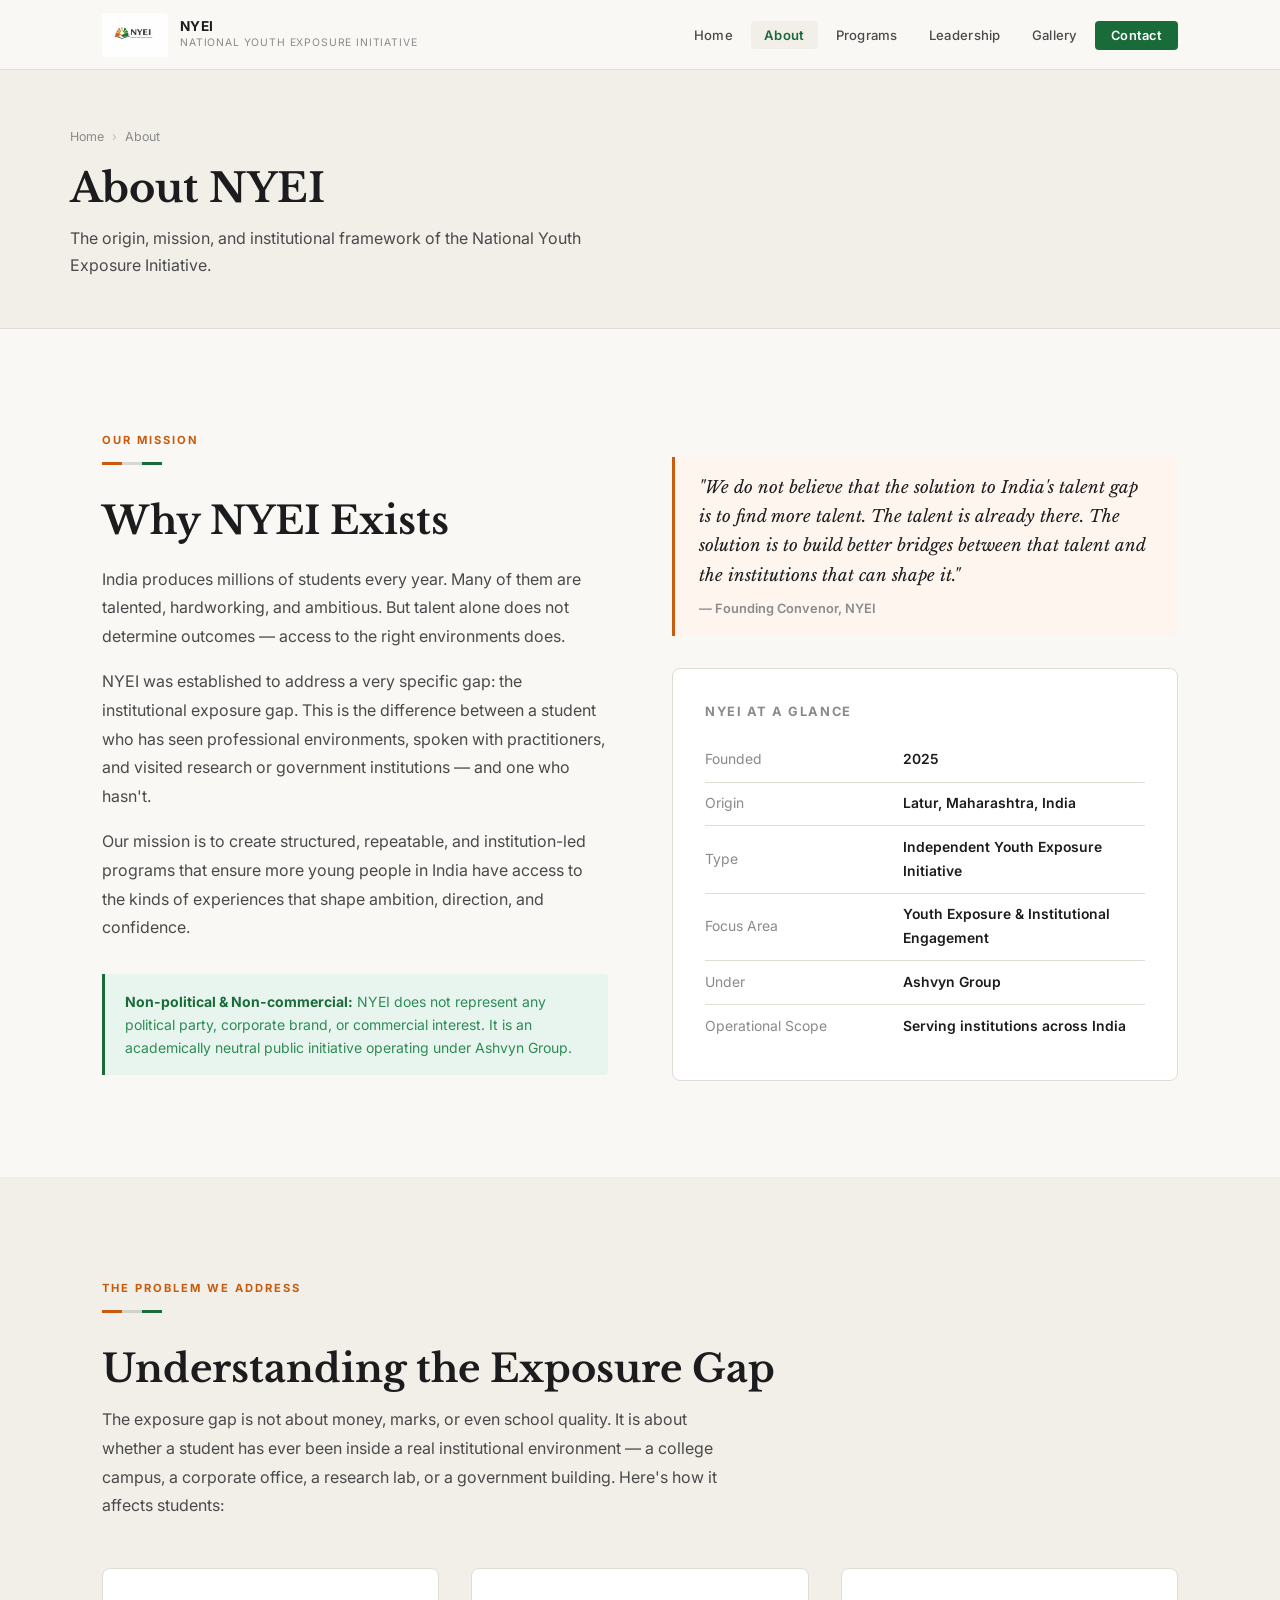
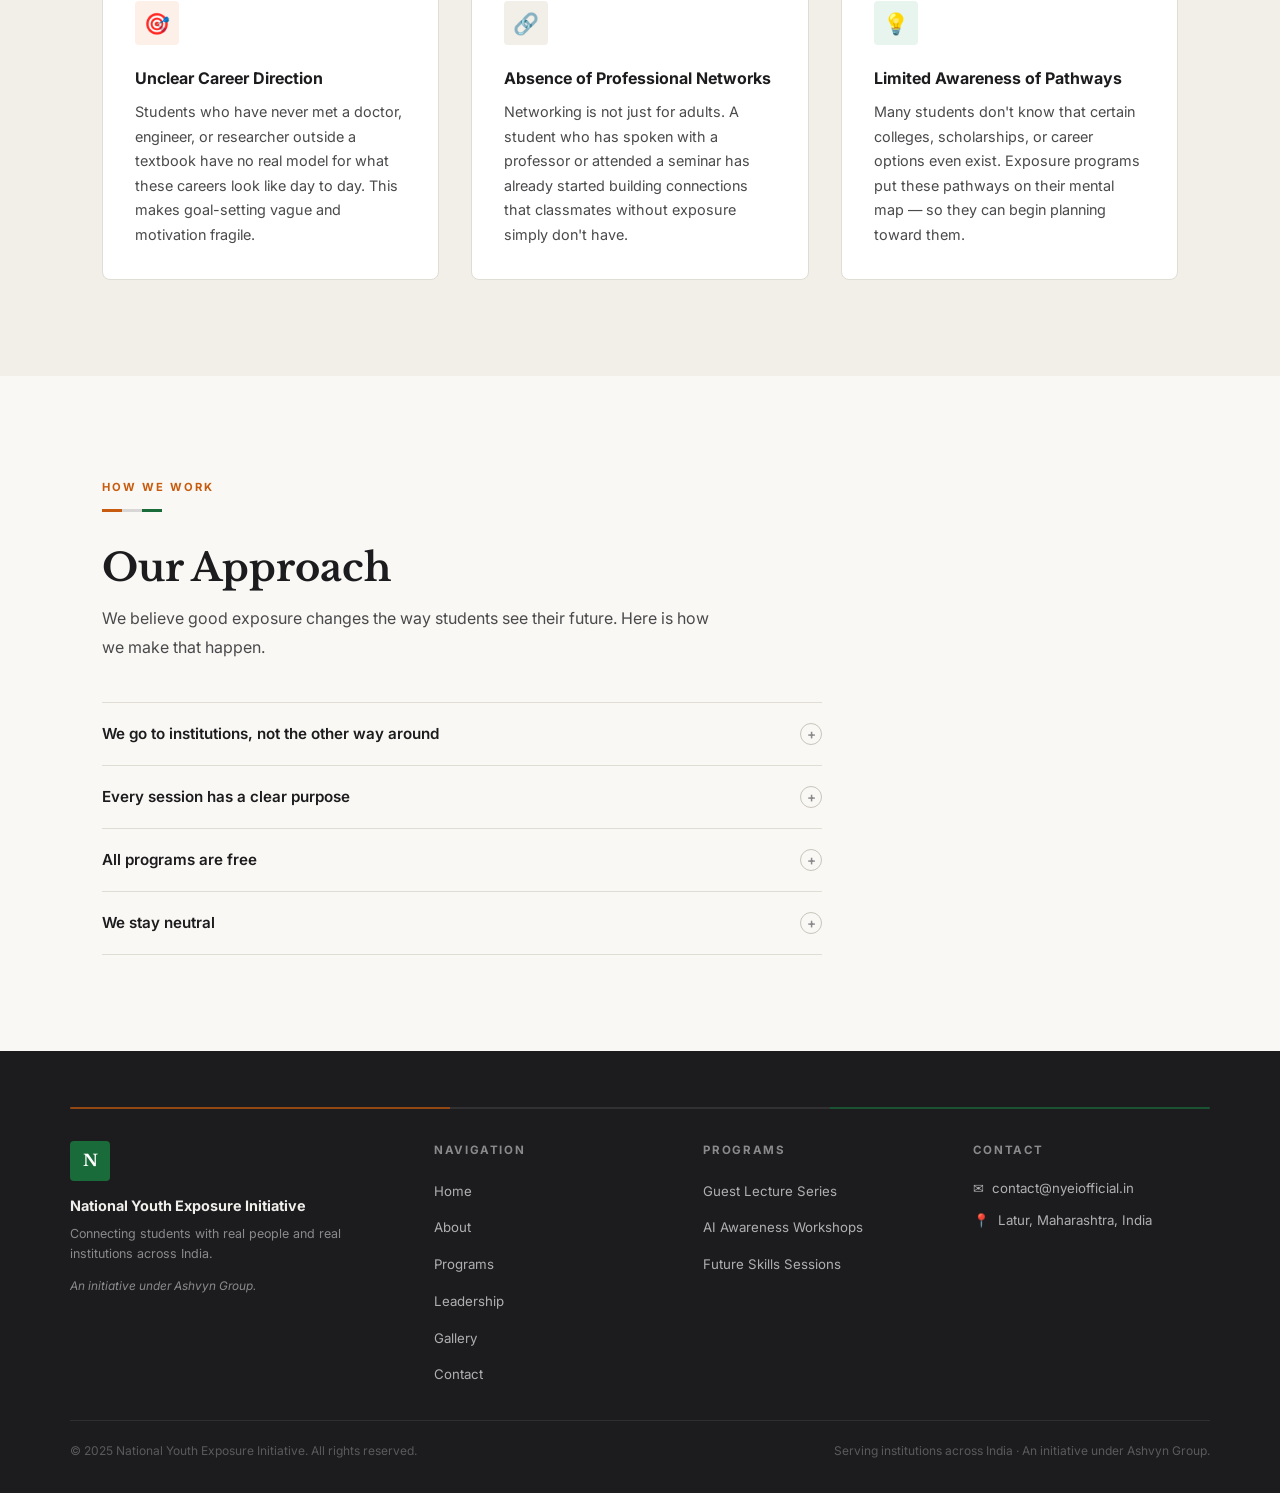
==== commit 88a3c018: "initial commit - nyei website" ====
--- a/about.html
+++ b/about.html
@@ -24,7 +24,8 @@
     <nav class="nav">
         <div class="nav-inner">
             <a href="index.html" class="nav-brand">
-                <div class="nav-logo-mark">N</div>
+                <img src="assets/images/nyei-logo.jpg" alt="NYEI Logo"
+                    style="height:44px;width:auto;border-radius:4px;" />
                 <div class="nav-brand-text">
                     <span class="nav-brand-name">NYEI</span>
                     <span class="nav-brand-sub">National Youth Exposure Initiative</span>
@@ -35,7 +36,7 @@
                 <li><a href="about.html" class="nav-link">About</a></li>
                 <li><a href="programs.html" class="nav-link">Programs</a></li>
                 <li><a href="leadership.html" class="nav-link">Leadership</a></li>
-                <li><a href="documentation.html" class="nav-link">Documentation</a></li>
+                <li><a href="documentation.html" class="nav-link">Gallery</a></li>
                 <li><a href="contact.html" class="nav-link nav-cta">Contact</a></li>
             </ul>
             <button class="nav-mobile-toggle" aria-label="Toggle menu">
@@ -114,8 +115,8 @@
                             </tr>
                             <tr style="border-bottom:1px solid var(--border-subtle);">
                                 <td style="padding:0.6rem 0;color:var(--text-muted);">Type</td>
-                                <td style="padding:0.6rem 0;color:var(--text-primary);font-weight:600;">Non-profit
-                                    Public Initiative</td>
+                                <td style="padding:0.6rem 0;color:var(--text-primary);font-weight:600;">Independent
+                                    Youth Exposure Initiative</td>
                             </tr>
                             <tr style="border-bottom:1px solid var(--border-subtle);">
                                 <td style="padding:0.6rem 0;color:var(--text-muted);">Focus Area</td>
@@ -176,77 +177,55 @@
         </div>
     </section>
 
-    <!-- What Makes NYEI Different -->
+    <!-- How We Work -->
     <section class="section">
         <div class="container">
-            <span class="section-eyebrow">Our Model</span>
+            <span class="section-eyebrow">How We Work</span>
             <div class="tricolor-bar"><span></span><span></span><span></span></div>
-            <h2 class="section-title" style="margin-bottom:0.75rem;">What Makes NYEI Different</h2>
-            <p class="section-body" style="margin-bottom:2.5rem;">There are many well-meaning initiatives, but few that
-                are built for institutional consistency. Here is what sets NYEI apart.</p>
+            <h2 class="section-title" style="margin-bottom:0.75rem;">Our Approach</h2>
+            <p class="section-body" style="margin-bottom:2.5rem;">We believe good exposure changes the way students see
+                their future. Here is how we make that happen.</p>
             <div id="accordion" style="border-top:1px solid var(--border-subtle);max-width:720px;">
                 <div class="accordion-item">
                     <button class="accordion-trigger" aria-expanded="false" aria-controls="acc1">
-                        We work through institutions, not around them
+                        We go to institutions, not the other way around
                         <span class="acc-icon">+</span>
                     </button>
                     <div class="accordion-body" id="acc1">
-                        NYEI does not run events in isolation or invite students through social media campaigns. We
-                        partner directly with schools and colleges — so every program has institutional sanction, a
-                        dedicated point of contact, and proper student-parent communication.
+                        NYEI reaches out to schools and colleges directly. Every program is set up with the
+                        institution's head before it begins. Students do not have to find us — we come to them.
                     </div>
                 </div>
                 <div class="accordion-item">
                     <button class="accordion-trigger" aria-expanded="false" aria-controls="acc2">
-                        Our programs are structured, not spontaneous
+                        Every session has a clear purpose
                         <span class="acc-icon">+</span>
                     </button>
                     <div class="accordion-body" id="acc2">
-                        Each NYEI program follows a defined format: objectives, agenda, speaker/facilitator profile, and
-                        a post-session debrief. This structure ensures that exposure is not just an event but a learning
-                        experience with measurable takeaways.
+                        We do not run informal events or one-time talks with no follow-through. Each program has a clear
+                        topic, an experienced speaker or facilitator, and a simple agenda that students can follow and
+                        learn from.
                     </div>
                 </div>
                 <div class="accordion-item">
                     <button class="accordion-trigger" aria-expanded="false" aria-controls="acc3">
-                        We do not charge students or institutions
+                        All programs are free
                         <span class="acc-icon">+</span>
                     </button>
                     <div class="accordion-body" id="acc3">
-                        All NYEI programs are provided at no cost to participating students and educational
-                        institutions. We believe that financial barriers should never prevent access to institutional
-                        exposure. Our operating costs are managed through Ashvyn Group's non-profit framework.
+                        NYEI does not charge students or institutions to participate. Every program we run is completely
+                        free. We believe cost should never come between a student and a meaningful experience.
                     </div>
                 </div>
                 <div class="accordion-item">
                     <button class="accordion-trigger" aria-expanded="false" aria-controls="acc4">
-                        We maintain strict political and commercial neutrality
+                        We stay neutral
                         <span class="acc-icon">+</span>
                     </button>
                     <div class="accordion-body" id="acc4">
-                        NYEI does not invite speakers who represent political parties, ideological movements, or
-                        commercial brands. Every guest and partner is selected for their professional credibility and
-                        relevance to students' educational futures.
-                    </div>
-                </div>
-            </div>
-        </div>
-    </section>
-
-    <!-- Ashvyn Group -->
-    <section class="section section-alt">
-        <div class="container" style="max-width:720px;">
-            <span class="section-eyebrow">Parent Organization</span>
-            <div class="tricolor-bar"><span></span><span></span><span></span></div>
-            <h2 class="section-title">About Ashvyn Group</h2>
-            <div class="section-body">
-                <p>NYEI operates as an initiative under Ashvyn Group — a multi-disciplinary group with a commitment to
-                    public-facing work in education, institutional capacity, and youth development in India.</p>
-                <p>Ashvyn Group provides the organizational framework, administrative support, and oversight required to
-                    ensure that NYEI functions credibly and consistently as a national-level initiative.</p>
-                <div class="info-box" style="margin-top:1.5rem;">
-                    <strong>Legal Positioning:</strong> NYEI functions as an independent youth exposure initiative under
-                    Ashvyn Group. It maintains institutional neutrality and does not affiliate with any political party.
+                        NYEI does not promote any political party, brand, or ideology. Speakers are chosen for their
+                        real-world experience and their ability to connect with students — nothing else.
+                    </div>
                 </div>
             </div>
         </div>
@@ -260,8 +239,8 @@
                 <div>
                     <div class="footer-brand-mark">N</div>
                     <div class="footer-brand-name">National Youth Exposure Initiative</div>
-                    <p class="footer-brand-desc">A structured, non-commercial initiative working to bridge the
-                        institutional exposure gap for young people across India.</p>
+                    <p class="footer-brand-desc">Connecting students with real people and real institutions across
+                        India.</p>
                     <p class="footer-brand-desc" style="margin-top:0.75rem;font-style:italic;font-size:0.74rem;">An
                         initiative under Ashvyn Group.</p>
                 </div>
@@ -272,7 +251,7 @@
                         <li><a href="about.html" class="footer-link">About</a></li>
                         <li><a href="programs.html" class="footer-link">Programs</a></li>
                         <li><a href="leadership.html" class="footer-link">Leadership</a></li>
-                        <li><a href="documentation.html" class="footer-link">Documentation</a></li>
+                        <li><a href="documentation.html" class="footer-link">Gallery</a></li>
                         <li><a href="contact.html" class="footer-link">Contact</a></li>
                     </ul>
                 </div>
@@ -280,28 +259,28 @@
                     <div class="footer-col-title">Programs</div>
                     <ul class="footer-links">
                         <li><a href="programs.html#guest-lectures" class="footer-link">Guest Lecture Series</a></li>
-                        <li><a href="programs.html#future-skills" class="footer-link">Future Skills & AI</a></li>
-                        <li><a href="programs.html#exposure" class="footer-link">Institutional Exposure</a></li>
+                        <li><a href="programs.html#ai-awareness" class="footer-link">AI Awareness Workshops</a></li>
+                        <li><a href="programs.html#future-skills" class="footer-link">Future Skills Sessions</a></li>
                     </ul>
                 </div>
                 <div>
                     <div class="footer-col-title">Contact</div>
                     <div class="footer-contact-item">
                         <span>✉</span>
-                        <a href="mailto:info@nyei.in" class="footer-link">info@nyei.in</a>
+                        <a href="mailto:contact@nyeiofficial.in" class="footer-link">contact@nyeiofficial.in</a>
                     </div>
                     <div class="footer-contact-item">
-                        <span>🌐</span>
-                        <span>India (National Reach)</span>
+                        <span>📍</span>
+                        <span>Latur, Maharashtra, India</span>
                     </div>
                 </div>
             </div>
             <div class="footer-bottom">
                 <div class="footer-bottom-left">
-                    © 2024–2025 National Youth Exposure Initiative. All rights reserved.<br>
-                    NYEI is an academically neutral, non-partisan, and non-commercial public initiative.
-                </div>
-                <div class="footer-bottom-right">An initiative under Ashvyn Group.</div>
+                    © 2025 National Youth Exposure Initiative. All rights reserved.
+                </div>
+                <div class="footer-bottom-right">Serving institutions across India · An initiative under Ashvyn Group.
+                </div>
             </div>
         </div>
     </footer>
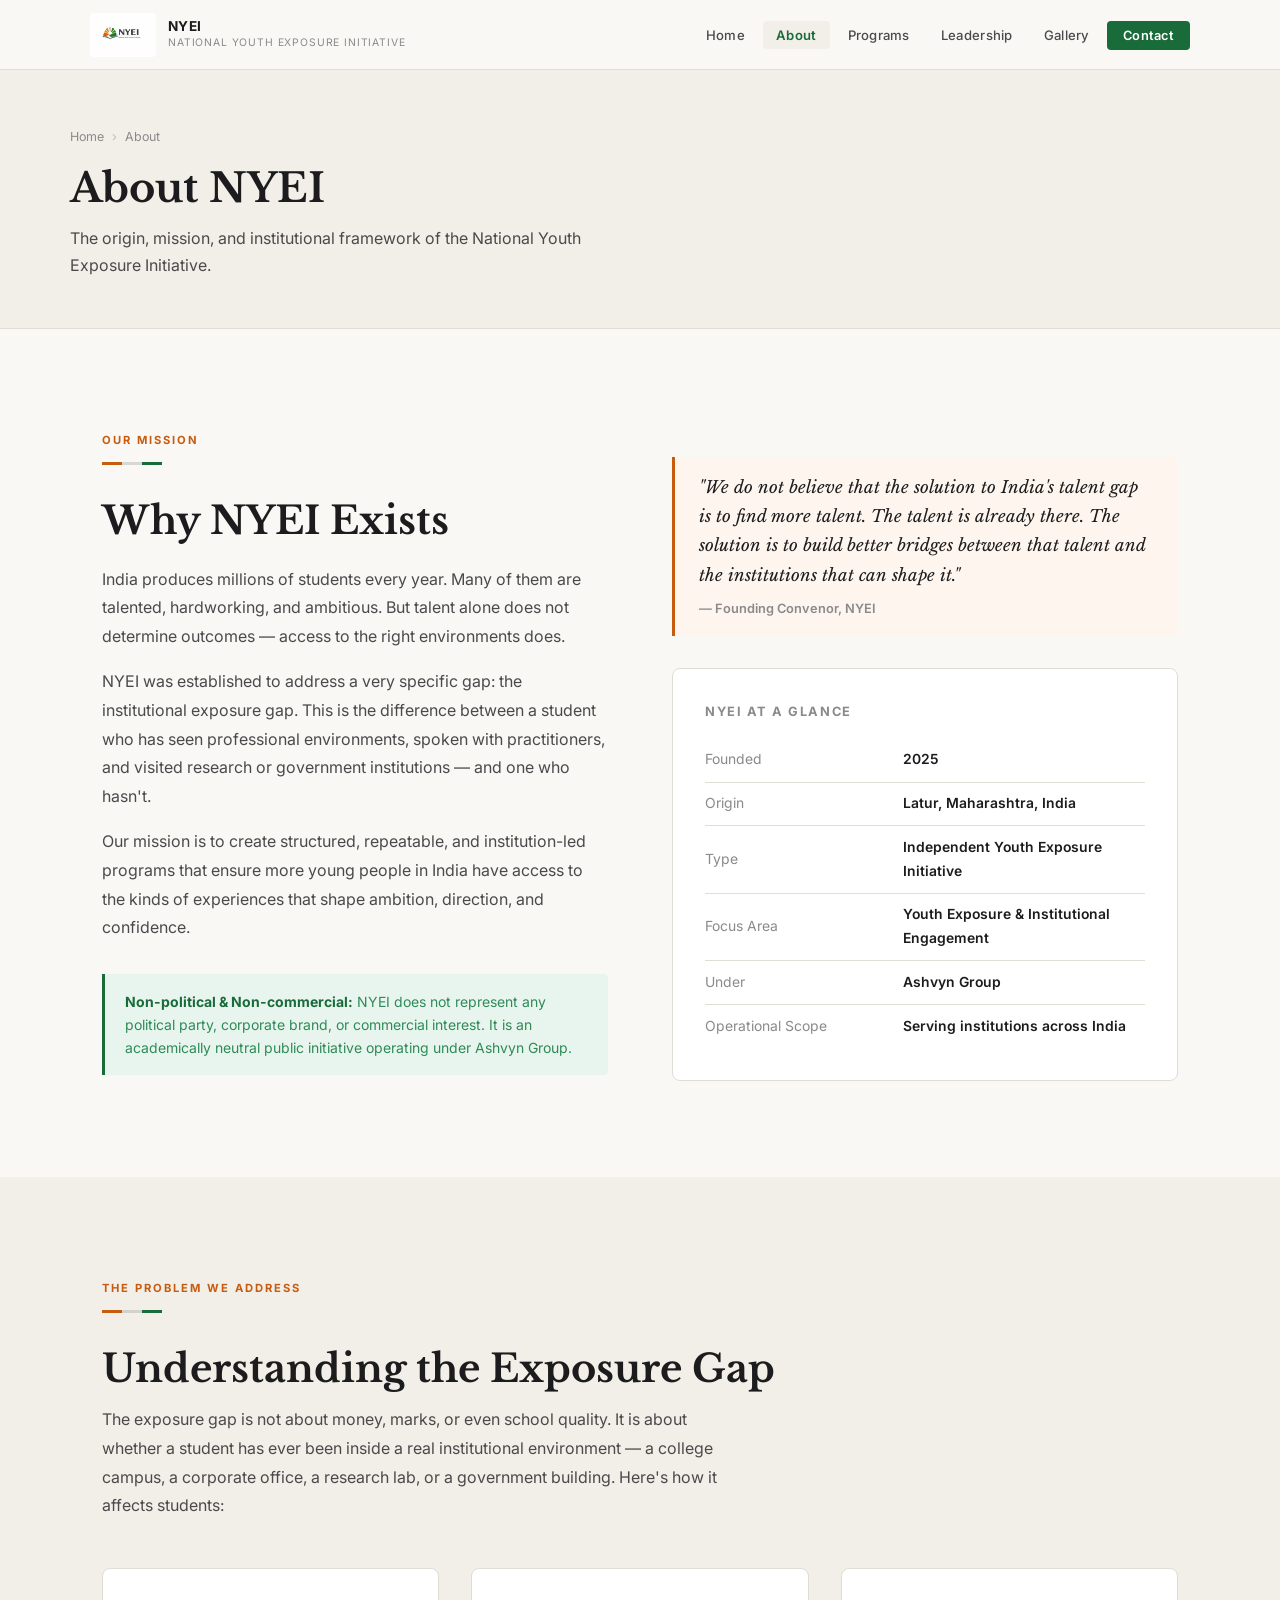
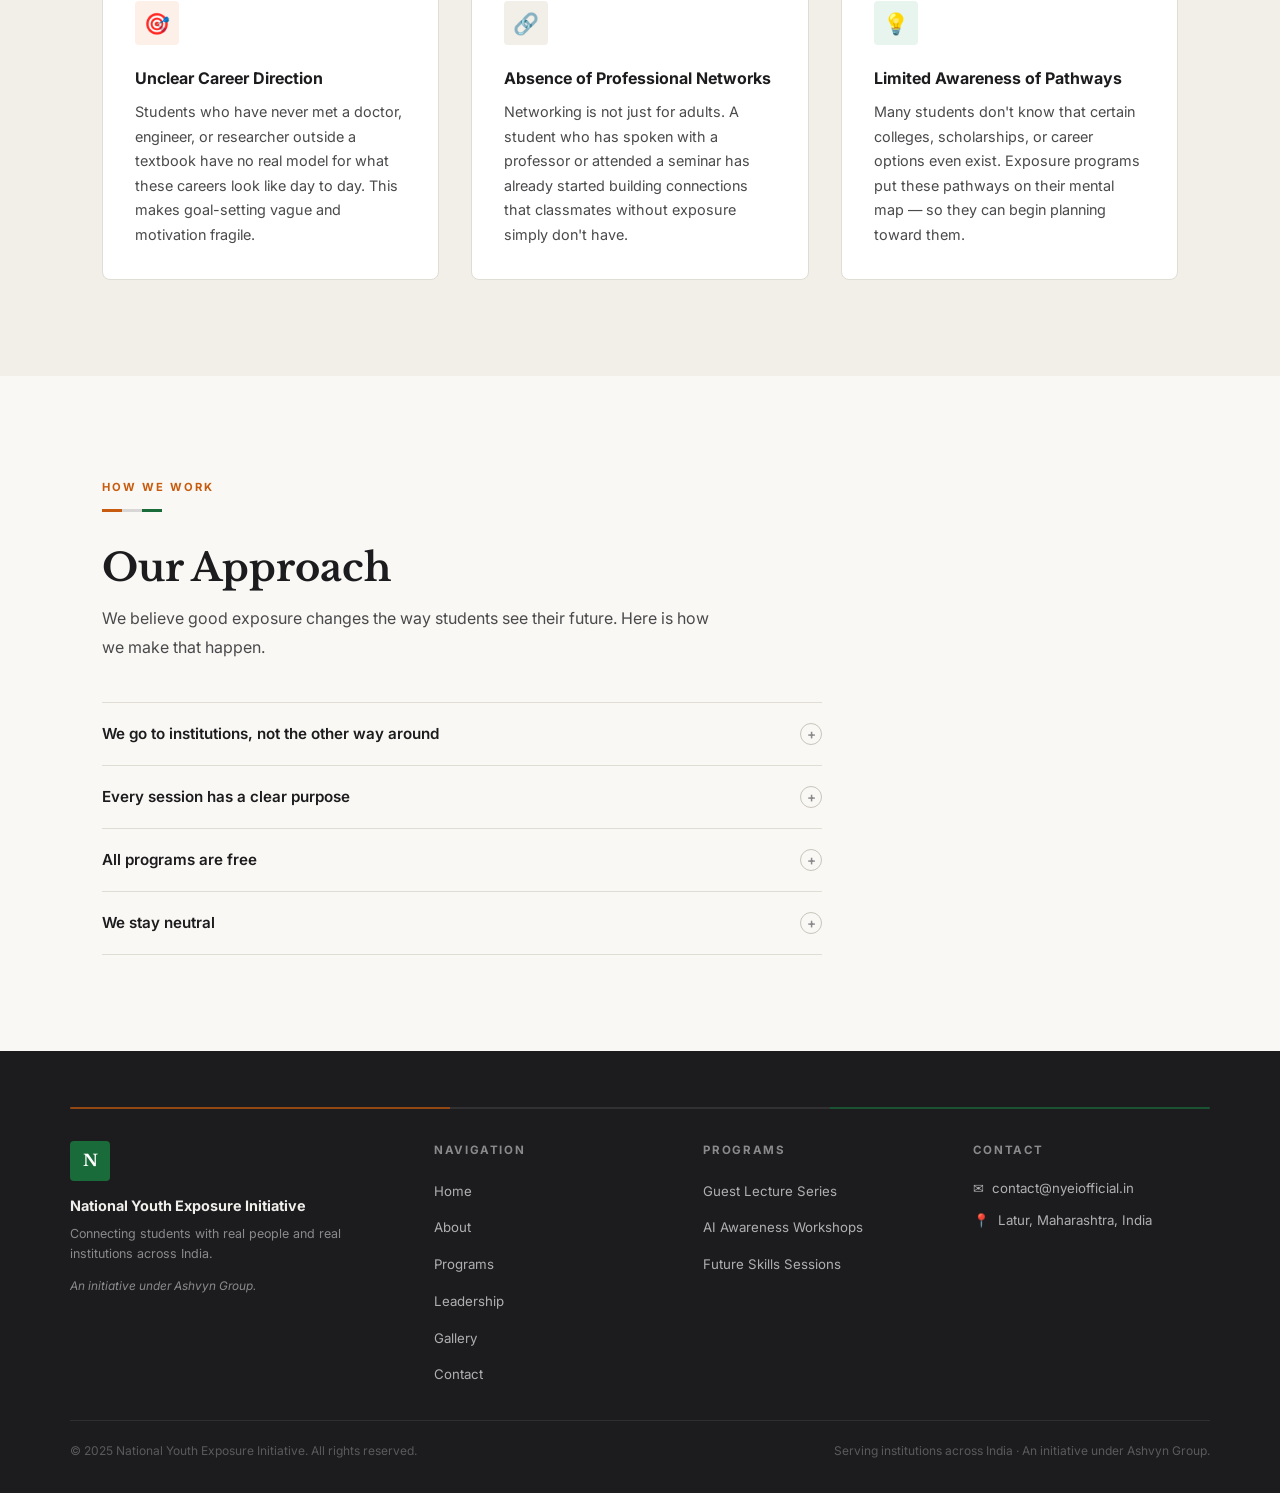
==== commit 5387f72c: "initial commit - nyei website" ====
--- a/about.html
+++ b/about.html
@@ -8,8 +8,8 @@
     <meta name="description"
         content="Learn about NYEI's mission, origin, and the institutional framework behind the National Youth Exposure Initiative." />
     <link rel="stylesheet" href="css/styles.css" />
-    <link rel="icon"
-        href="data:image/svg+xml,<svg xmlns='http://www.w3.org/2000/svg' viewBox='0 0 32 32'><rect width='32' height='32' rx='6' fill='%231A6B3A'/><text x='16' y='22' text-anchor='middle' fill='white' font-family='serif' font-size='16' font-weight='bold'>N</text></svg>" />
+    <link rel="icon" type="image/jpeg" href="assets/images/nyei-logo.jpg" />
+    <link rel="apple-touch-icon" href="assets/images/nyei-logo.jpg" />
 </head>
 
 <body>
--- a/css/styles.css
+++ b/css/styles.css
@@ -9,34 +9,34 @@
 /* --- CSS Custom Properties --- */
 :root {
   /* Colors */
-  --bg-primary:       #FAF8F4;
-  --bg-secondary:     #F2EFE8;
-  --bg-card:          #FFFFFF;
-  --text-primary:     #1C1C1E;
-  --text-secondary:   #4A4A4C;
-  --text-muted:       #8A8A8D;
-  --accent-saffron:   #C75B0F;
-  --accent-saffron-lt:#E8854A;
-  --accent-green:     #1A6B3A;
-  --accent-green-lt:  #2E8B57;
-  --border-subtle:    #E0DDD5;
-  --border-medium:    #C8C5BC;
-  --white:            #FFFFFF;
+  --bg-primary: #FAF8F4;
+  --bg-secondary: #F2EFE8;
+  --bg-card: #FFFFFF;
+  --text-primary: #1C1C1E;
+  --text-secondary: #4A4A4C;
+  --text-muted: #8A8A8D;
+  --accent-saffron: #C75B0F;
+  --accent-saffron-lt: #E8854A;
+  --accent-green: #1A6B3A;
+  --accent-green-lt: #2E8B57;
+  --border-subtle: #E0DDD5;
+  --border-medium: #C8C5BC;
+  --white: #FFFFFF;
 
   /* Typography */
-  --font-body:    'Inter', -apple-system, BlinkMacSystemFont, sans-serif;
-  --font-serif:   'Libre Baskerville', Georgia, serif;
+  --font-body: 'Inter', -apple-system, BlinkMacSystemFont, sans-serif;
+  --font-serif: 'Libre Baskerville', Georgia, serif;
 
   /* Spacing */
-  --space-xs:  0.5rem;
-  --space-sm:  1rem;
-  --space-md:  2rem;
-  --space-lg:  3.5rem;
-  --space-xl:  6rem;
+  --space-xs: 0.5rem;
+  --space-sm: 1rem;
+  --space-md: 2rem;
+  --space-lg: 3.5rem;
+  --space-xl: 6rem;
 
   /* Layout */
   --max-width: 1140px;
-  --nav-h:     70px;
+  --nav-h: 70px;
   --radius-sm: 4px;
   --radius-md: 8px;
 
@@ -46,9 +46,18 @@
 }
 
 /* --- Reset & Base --- */
-*, *::before, *::after { box-sizing: border-box; margin: 0; padding: 0; }
-
-html { scroll-behavior: smooth; font-size: 16px; }
+*,
+*::before,
+*::after {
+  box-sizing: border-box;
+  margin: 0;
+  padding: 0;
+}
+
+html {
+  scroll-behavior: smooth;
+  font-size: 16px;
+}
 
 body {
   font-family: var(--font-body);
@@ -58,7 +67,11 @@
   -webkit-font-smoothing: antialiased;
 }
 
-img { max-width: 100%; height: auto; display: block; }
+img {
+  max-width: 100%;
+  height: auto;
+  display: block;
+}
 
 a {
   color: inherit;
@@ -66,7 +79,10 @@
   transition: color var(--trans-fast);
 }
 
-ul, ol { list-style: none; }
+ul,
+ol {
+  list-style: none;
+}
 
 /* --- Preloader --- */
 #preloader {
@@ -79,13 +95,19 @@
   z-index: 9999;
   transition: opacity 0.4s ease, visibility 0.4s ease;
 }
-#preloader.hidden { opacity: 0; visibility: hidden; }
+
+#preloader.hidden {
+  opacity: 0;
+  visibility: hidden;
+}
+
 .preloader-inner {
   display: flex;
   flex-direction: column;
   align-items: center;
   gap: 1rem;
 }
+
 .preloader-emblem {
   width: 48px;
   height: 48px;
@@ -94,6 +116,7 @@
   border-radius: 50%;
   animation: spin 0.8s linear infinite;
 }
+
 .preloader-text {
   font-size: 0.75rem;
   letter-spacing: 0.15em;
@@ -101,7 +124,12 @@
   text-transform: uppercase;
   font-weight: 500;
 }
-@keyframes spin { to { transform: rotate(360deg); } }
+
+@keyframes spin {
+  to {
+    transform: rotate(360deg);
+  }
+}
 
 /* --- Navigation --- */
 .nav {
@@ -113,6 +141,7 @@
   border-bottom: 1px solid var(--border-subtle);
   height: var(--nav-h);
 }
+
 .nav-inner {
   max-width: var(--max-width);
   margin: 0 auto;
@@ -122,11 +151,13 @@
   align-items: center;
   justify-content: space-between;
 }
+
 .nav-brand {
   display: flex;
   align-items: center;
   gap: 0.75rem;
 }
+
 .nav-logo-mark {
   width: 38px;
   height: 38px;
@@ -141,7 +172,12 @@
   font-family: var(--font-serif);
   flex-shrink: 0;
 }
-.nav-brand-text { display: flex; flex-direction: column; }
+
+.nav-brand-text {
+  display: flex;
+  flex-direction: column;
+}
+
 .nav-brand-name {
   font-size: 0.85rem;
   font-weight: 700;
@@ -149,17 +185,20 @@
   letter-spacing: 0.02em;
   line-height: 1.2;
 }
+
 .nav-brand-sub {
   font-size: 0.65rem;
   color: var(--text-muted);
   letter-spacing: 0.08em;
   text-transform: uppercase;
 }
+
 .nav-links {
   display: flex;
   align-items: center;
   gap: 0.25rem;
 }
+
 .nav-link {
   padding: 0.4rem 0.85rem;
   font-size: 0.82rem;
@@ -169,11 +208,18 @@
   letter-spacing: 0.02em;
   transition: background var(--trans-fast), color var(--trans-fast);
 }
-.nav-link:hover, .nav-link.active {
+
+.nav-link:hover,
+.nav-link.active {
   color: var(--text-primary);
   background: var(--bg-secondary);
 }
-.nav-link.active { color: var(--accent-green); font-weight: 600; }
+
+.nav-link.active {
+  color: var(--accent-green);
+  font-weight: 600;
+}
+
 .nav-cta {
   padding: 0.45rem 1rem;
   background: var(--accent-green);
@@ -183,7 +229,11 @@
   font-weight: 600;
   transition: background var(--trans-fast) !important;
 }
-.nav-cta:hover { background: var(--accent-green-lt) !important; }
+
+.nav-cta:hover {
+  background: var(--accent-green-lt) !important;
+}
+
 .nav-mobile-toggle {
   display: none;
   flex-direction: column;
@@ -191,6 +241,7 @@
   cursor: pointer;
   padding: 4px;
 }
+
 .nav-mobile-toggle span {
   width: 22px;
   height: 2px;
@@ -205,10 +256,12 @@
   border-bottom: 1px solid var(--border-subtle);
   padding: 3.5rem var(--space-md) 3rem;
 }
+
 .page-banner-inner {
   max-width: var(--max-width);
   margin: 0 auto;
 }
+
 .breadcrumb {
   display: flex;
   align-items: center;
@@ -217,8 +270,15 @@
   color: var(--text-muted);
   margin-bottom: 1rem;
 }
-.breadcrumb a:hover { color: var(--accent-green); }
-.breadcrumb-sep { opacity: 0.5; }
+
+.breadcrumb a:hover {
+  color: var(--accent-green);
+}
+
+.breadcrumb-sep {
+  opacity: 0.5;
+}
+
 .page-banner-title {
   font-family: var(--font-serif);
   font-size: clamp(1.8rem, 3.5vw, 2.5rem);
@@ -227,6 +287,7 @@
   line-height: 1.25;
   margin-bottom: 0.75rem;
 }
+
 .page-banner-sub {
   font-size: 1rem;
   color: var(--text-secondary);
@@ -241,9 +302,17 @@
 }
 
 /* --- Sections --- */
-.section { padding: var(--space-xl) var(--space-md); }
-.section-sm { padding: var(--space-lg) var(--space-md); }
-.section-alt { background: var(--bg-secondary); }
+.section {
+  padding: var(--space-xl) var(--space-md);
+}
+
+.section-sm {
+  padding: var(--space-lg) var(--space-md);
+}
+
+.section-alt {
+  background: var(--bg-secondary);
+}
 
 .section-eyebrow {
   display: inline-block;
@@ -254,6 +323,7 @@
   color: var(--accent-saffron);
   margin-bottom: 0.75rem;
 }
+
 .section-title {
   font-family: var(--font-serif);
   font-size: clamp(1.6rem, 3vw, 2.4rem);
@@ -262,17 +332,22 @@
   color: var(--text-primary);
   margin-bottom: 1.25rem;
 }
+
 .section-title em {
   font-style: italic;
   color: var(--accent-green);
 }
+
 .section-body {
   font-size: 1rem;
   color: var(--text-secondary);
   max-width: 620px;
   line-height: 1.8;
 }
-.section-body p + p { margin-top: 1rem; }
+
+.section-body p+p {
+  margin-top: 1rem;
+}
 
 /* --- Tricolor Divider --- */
 .tricolor-bar {
@@ -282,9 +357,22 @@
   gap: 0;
   margin-bottom: 2rem;
 }
-.tricolor-bar span:nth-child(1) { flex: 1; background: var(--accent-saffron); }
-.tricolor-bar span:nth-child(2) { flex: 1; background: var(--text-muted); opacity: 0.3; }
-.tricolor-bar span:nth-child(3) { flex: 1; background: var(--accent-green); }
+
+.tricolor-bar span:nth-child(1) {
+  flex: 1;
+  background: var(--accent-saffron);
+}
+
+.tricolor-bar span:nth-child(2) {
+  flex: 1;
+  background: var(--text-muted);
+  opacity: 0.3;
+}
+
+.tricolor-bar span:nth-child(3) {
+  flex: 1;
+  background: var(--accent-green);
+}
 
 /* --- Cards --- */
 .card {
@@ -294,7 +382,12 @@
   padding: var(--space-md);
   transition: box-shadow var(--trans-base), border-color var(--trans-base);
 }
-.card:hover { box-shadow: 0 4px 20px rgba(0,0,0,0.07); border-color: var(--border-medium); }
+
+.card:hover {
+  box-shadow: 0 4px 20px rgba(0, 0, 0, 0.07);
+  border-color: var(--border-medium);
+}
+
 .card-icon {
   width: 44px;
   height: 44px;
@@ -305,15 +398,29 @@
   margin-bottom: 1.25rem;
   font-size: 1.3rem;
 }
-.card-icon-saffron { background: #FDF0E8; color: var(--accent-saffron); }
-.card-icon-green   { background: #E8F5EE; color: var(--accent-green); }
-.card-icon-neutral { background: var(--bg-secondary); color: var(--text-secondary); }
+
+.card-icon-saffron {
+  background: #FDF0E8;
+  color: var(--accent-saffron);
+}
+
+.card-icon-green {
+  background: #E8F5EE;
+  color: var(--accent-green);
+}
+
+.card-icon-neutral {
+  background: var(--bg-secondary);
+  color: var(--text-secondary);
+}
+
 .card-title {
   font-size: 1rem;
   font-weight: 700;
   color: var(--text-primary);
   margin-bottom: 0.5rem;
 }
+
 .card-text {
   font-size: 0.9rem;
   color: var(--text-secondary);
@@ -321,9 +428,23 @@
 }
 
 /* --- Grid Layouts --- */
-.grid-2 { display: grid; grid-template-columns: 1fr 1fr; gap: var(--space-md); }
-.grid-3 { display: grid; grid-template-columns: repeat(3, 1fr); gap: var(--space-md); }
-.grid-4 { display: grid; grid-template-columns: repeat(4, 1fr); gap: var(--space-md); }
+.grid-2 {
+  display: grid;
+  grid-template-columns: 1fr 1fr;
+  gap: var(--space-md);
+}
+
+.grid-3 {
+  display: grid;
+  grid-template-columns: repeat(3, 1fr);
+  gap: var(--space-md);
+}
+
+.grid-4 {
+  display: grid;
+  grid-template-columns: repeat(4, 1fr);
+  gap: var(--space-md);
+}
 
 /* --- Buttons --- */
 .btn {
@@ -340,18 +461,31 @@
   font-family: var(--font-body);
   letter-spacing: 0.02em;
 }
+
 .btn-primary {
   background: var(--accent-green);
   color: var(--white);
 }
-.btn-primary:hover { background: var(--accent-green-lt); }
+
+.btn-primary:hover {
+  background: var(--accent-green-lt);
+}
+
 .btn-outline {
   background: transparent;
   color: var(--accent-green);
   border: 1.5px solid var(--accent-green);
 }
-.btn-outline:hover { background: var(--accent-green); color: var(--white); }
-.btn-sm { padding: 0.55rem 1.1rem; font-size: 0.8rem; }
+
+.btn-outline:hover {
+  background: var(--accent-green);
+  color: var(--white);
+}
+
+.btn-sm {
+  padding: 0.55rem 1.1rem;
+  font-size: 0.8rem;
+}
 
 /* --- Tag / Badge --- */
 .tag {
@@ -363,9 +497,21 @@
   text-transform: uppercase;
   border-radius: 2px;
 }
-.tag-saffron { background: #FDF0E8; color: var(--accent-saffron); }
-.tag-green   { background: #E8F5EE; color: var(--accent-green); }
-.tag-neutral { background: var(--bg-secondary); color: var(--text-muted); }
+
+.tag-saffron {
+  background: #FDF0E8;
+  color: var(--accent-saffron);
+}
+
+.tag-green {
+  background: #E8F5EE;
+  color: var(--accent-green);
+}
+
+.tag-neutral {
+  background: var(--bg-secondary);
+  color: var(--text-muted);
+}
 
 /* --- Quote Block --- */
 .pull-quote {
@@ -375,6 +521,7 @@
   background: #FDF5EE;
   border-radius: 0 var(--radius-sm) var(--radius-sm) 0;
 }
+
 .pull-quote p {
   font-family: var(--font-serif);
   font-size: 1.05rem;
@@ -382,6 +529,7 @@
   color: var(--text-primary);
   line-height: 1.75;
 }
+
 .pull-quote cite {
   display: block;
   margin-top: 0.5rem;
@@ -399,6 +547,7 @@
   background: var(--bg-card);
   border-radius: 0 0 var(--radius-md) var(--radius-md);
 }
+
 .stat-number {
   font-family: var(--font-serif);
   font-size: 2.4rem;
@@ -406,6 +555,7 @@
   color: var(--accent-green);
   line-height: 1;
 }
+
 .stat-label {
   font-size: 0.82rem;
   color: var(--text-muted);
@@ -417,6 +567,7 @@
 .accordion-item {
   border-bottom: 1px solid var(--border-subtle);
 }
+
 .accordion-trigger {
   width: 100%;
   display: flex;
@@ -433,6 +584,7 @@
   text-align: left;
   gap: 1rem;
 }
+
 .accordion-trigger .acc-icon {
   width: 22px;
   height: 22px;
@@ -446,12 +598,14 @@
   transition: var(--trans-base);
   color: var(--text-muted);
 }
+
 .accordion-trigger[aria-expanded="true"] .acc-icon {
   background: var(--accent-green);
   border-color: var(--accent-green);
   color: white;
   transform: rotate(45deg);
 }
+
 .accordion-body {
   display: none;
   padding: 0 0 1.25rem;
@@ -459,10 +613,16 @@
   color: var(--text-secondary);
   line-height: 1.75;
 }
-.accordion-body.open { display: block; }
+
+.accordion-body.open {
+  display: block;
+}
 
 /* --- Form Elements --- */
-.form-group { margin-bottom: 1.25rem; }
+.form-group {
+  margin-bottom: 1.25rem;
+}
+
 .form-label {
   display: block;
   font-size: 0.82rem;
@@ -471,6 +631,7 @@
   margin-bottom: 0.4rem;
   letter-spacing: 0.02em;
 }
+
 .form-control {
   width: 100%;
   padding: 0.7rem 1rem;
@@ -483,9 +644,20 @@
   transition: border-color var(--trans-fast);
   outline: none;
 }
-.form-control:focus { border-color: var(--accent-green); }
-textarea.form-control { resize: vertical; min-height: 120px; }
-select.form-control { appearance: none; cursor: pointer; }
+
+.form-control:focus {
+  border-color: var(--accent-green);
+}
+
+textarea.form-control {
+  resize: vertical;
+  min-height: 120px;
+}
+
+select.form-control {
+  appearance: none;
+  cursor: pointer;
+}
 
 /* --- Footer --- */
 footer {
@@ -493,17 +665,20 @@
   color: #D1D1D3;
   padding: var(--space-lg) var(--space-md) var(--space-md);
 }
+
 .footer-inner {
   max-width: var(--max-width);
   margin: 0 auto;
 }
+
 .footer-top {
   display: grid;
   grid-template-columns: 1.4fr 1fr 1fr 1fr;
   gap: var(--space-md);
   padding-bottom: var(--space-md);
-  border-bottom: 1px solid rgba(255,255,255,0.08);
-}
+  border-bottom: 1px solid rgba(255, 255, 255, 0.08);
+}
+
 .footer-brand-mark {
   width: 40px;
   height: 40px;
@@ -518,6 +693,7 @@
   font-size: 1rem;
   margin-bottom: 1rem;
 }
+
 .footer-brand-name {
   font-size: 0.9rem;
   font-weight: 700;
@@ -525,12 +701,14 @@
   margin-bottom: 0.3rem;
   line-height: 1.3;
 }
+
 .footer-brand-desc {
   font-size: 0.78rem;
   color: #8A8A8D;
   line-height: 1.65;
   margin-top: 0.5rem;
 }
+
 .footer-col-title {
   font-size: 0.72rem;
   font-weight: 700;
@@ -539,17 +717,23 @@
   color: #8A8A8D;
   margin-bottom: 1rem;
 }
+
 .footer-links {
   display: flex;
   flex-direction: column;
   gap: 0.6rem;
 }
+
 .footer-link {
   font-size: 0.83rem;
   color: #B0B0B3;
   transition: color var(--trans-fast);
 }
-.footer-link:hover { color: #F0EFEC; }
+
+.footer-link:hover {
+  color: #F0EFEC;
+}
+
 .footer-contact-item {
   display: flex;
   align-items: flex-start;
@@ -558,7 +742,11 @@
   color: #B0B0B3;
   margin-bottom: 0.6rem;
 }
-.footer-contact-item span { flex-shrink: 0; }
+
+.footer-contact-item span {
+  flex-shrink: 0;
+}
+
 .footer-bottom {
   display: flex;
   align-items: center;
@@ -567,15 +755,18 @@
   flex-wrap: wrap;
   gap: 0.5rem;
 }
+
 .footer-bottom-left {
   font-size: 0.75rem;
   color: #5A5A5D;
 }
+
 .footer-bottom-right {
   font-size: 0.75rem;
   color: #5A5A5D;
   text-align: right;
 }
+
 .footer-tricolor {
   display: flex;
   height: 2px;
@@ -584,9 +775,24 @@
   border-radius: 2px;
   overflow: hidden;
 }
-.footer-tricolor span:nth-child(1) { flex: 1; background: var(--accent-saffron); opacity: 0.7; }
-.footer-tricolor span:nth-child(2) { flex: 1; background: #888; opacity: 0.2; }
-.footer-tricolor span:nth-child(3) { flex: 1; background: var(--accent-green); opacity: 0.7; }
+
+.footer-tricolor span:nth-child(1) {
+  flex: 1;
+  background: var(--accent-saffron);
+  opacity: 0.7;
+}
+
+.footer-tricolor span:nth-child(2) {
+  flex: 1;
+  background: #888;
+  opacity: 0.2;
+}
+
+.footer-tricolor span:nth-child(3) {
+  flex: 1;
+  background: var(--accent-green);
+  opacity: 0.7;
+}
 
 /* --- Hero (Home) --- */
 .hero {
@@ -597,13 +803,17 @@
   position: relative;
   overflow: hidden;
 }
+
 .hero::before {
   content: '';
   position: absolute;
-  top: 0; left: 0; right: 0;
+  top: 0;
+  left: 0;
+  right: 0;
   height: 3px;
   background: linear-gradient(90deg, var(--accent-saffron) 33.33%, transparent 33.33% 66.66%, var(--accent-green) 66.66%);
 }
+
 .hero-emblem {
   width: 80px;
   height: 80px;
@@ -618,6 +828,7 @@
   font-size: 2rem;
   font-weight: 700;
 }
+
 .hero-eyebrow {
   font-size: 0.7rem;
   font-weight: 700;
@@ -626,6 +837,7 @@
   color: var(--accent-saffron);
   margin-bottom: 0.75rem;
 }
+
 .hero-title {
   font-family: var(--font-serif);
   font-size: clamp(2rem, 4.5vw, 3.2rem);
@@ -637,6 +849,7 @@
   margin-left: auto;
   margin-right: auto;
 }
+
 .hero-subtitle {
   font-size: 1rem;
   font-weight: 500;
@@ -645,6 +858,7 @@
   text-transform: uppercase;
   margin-bottom: 1.5rem;
 }
+
 .hero-divider {
   display: flex;
   align-items: center;
@@ -652,7 +866,13 @@
   gap: 0.5rem;
   margin-bottom: 1.5rem;
 }
-.hero-divider-line { height: 1px; width: 40px; background: var(--border-medium); }
+
+.hero-divider-line {
+  height: 1px;
+  width: 40px;
+  background: var(--border-medium);
+}
+
 .hero-body {
   font-size: 1rem;
   color: var(--text-secondary);
@@ -660,6 +880,7 @@
   margin: 0 auto 2.25rem;
   line-height: 1.8;
 }
+
 .hero-actions {
   display: flex;
   align-items: center;
@@ -667,6 +888,7 @@
   gap: 1rem;
   flex-wrap: wrap;
 }
+
 .hero-note {
   margin-top: 3rem;
   padding-top: 2rem;
@@ -683,6 +905,7 @@
   gap: 4rem;
   align-items: center;
 }
+
 .exposure-visual {
   background: var(--bg-secondary);
   border: 1px solid var(--border-subtle);
@@ -690,6 +913,7 @@
   padding: 2.5rem;
   position: relative;
 }
+
 .exposure-visual::before {
   content: '"';
   position: absolute;
@@ -701,6 +925,7 @@
   line-height: 1;
   opacity: 0.3;
 }
+
 .exposure-visual p {
   font-family: var(--font-serif);
   font-size: 1.15rem;
@@ -710,6 +935,7 @@
   position: relative;
   z-index: 1;
 }
+
 .compare-row {
   display: flex;
   align-items: stretch;
@@ -719,12 +945,14 @@
   overflow: hidden;
   margin-top: 1.5rem;
 }
+
 .compare-col {
   flex: 1;
   padding: 1rem;
   font-size: 0.82rem;
   line-height: 1.6;
 }
+
 .compare-col strong {
   display: block;
   font-size: 0.7rem;
@@ -733,23 +961,32 @@
   text-transform: uppercase;
   margin-bottom: 0.5rem;
 }
+
 .compare-col:first-child {
   background: #FDF0E8;
   color: var(--accent-saffron);
   border-right: 1px solid var(--border-subtle);
 }
-.compare-col:first-child strong { color: var(--accent-saffron); }
+
+.compare-col:first-child strong {
+  color: var(--accent-saffron);
+}
+
 .compare-col:last-child {
   background: #E8F5EE;
   color: var(--accent-green);
 }
-.compare-col:last-child strong { color: var(--accent-green); }
+
+.compare-col:last-child strong {
+  color: var(--accent-green);
+}
 
 /* --- Programs Grid --- */
 .program-card {
   display: flex;
   flex-direction: column;
 }
+
 .program-card-header {
   padding: 1.5rem;
   background: var(--bg-secondary);
@@ -757,6 +994,7 @@
   border: 1px solid var(--border-subtle);
   border-bottom: none;
 }
+
 .program-card-body {
   flex: 1;
   padding: 1.5rem;
@@ -765,6 +1003,7 @@
   border-top: none;
   border-radius: 0 0 var(--radius-md) var(--radius-md);
 }
+
 .program-card-num {
   font-family: var(--font-serif);
   font-size: 2rem;
@@ -772,12 +1011,14 @@
   color: var(--border-medium);
   margin-bottom: 0.75rem;
 }
+
 .program-card-title {
   font-size: 1rem;
   font-weight: 700;
   color: var(--text-primary);
   margin-bottom: 0.25rem;
 }
+
 .program-card-cat {
   font-size: 0.72rem;
   font-weight: 600;
@@ -785,6 +1026,7 @@
   text-transform: uppercase;
   color: var(--accent-saffron);
 }
+
 .program-feature {
   display: flex;
   align-items: flex-start;
@@ -794,7 +1036,11 @@
   padding: 0.4rem 0;
   border-bottom: 1px solid var(--bg-secondary);
 }
-.program-feature:last-child { border-bottom: none; }
+
+.program-feature:last-child {
+  border-bottom: none;
+}
+
 .program-feature-dot {
   width: 5px;
   height: 5px;
@@ -811,6 +1057,7 @@
   border-radius: var(--radius-md);
   overflow: hidden;
 }
+
 .leader-card-header {
   background: var(--bg-secondary);
   padding: 2rem;
@@ -818,6 +1065,7 @@
   align-items: center;
   gap: 1.25rem;
 }
+
 .leader-avatar {
   width: 72px;
   height: 72px;
@@ -834,23 +1082,30 @@
   font-weight: 700;
   color: var(--accent-green);
 }
+
 .leader-name {
   font-size: 1rem;
   font-weight: 700;
   color: var(--text-primary);
   margin-bottom: 0.2rem;
 }
+
 .leader-designation {
   font-size: 0.8rem;
   color: var(--accent-saffron);
   font-weight: 600;
 }
+
 .leader-org {
   font-size: 0.76rem;
   color: var(--text-muted);
   margin-top: 0.15rem;
 }
-.leader-card-body { padding: 1.5rem 2rem; }
+
+.leader-card-body {
+  padding: 1.5rem 2rem;
+}
+
 .leader-bio {
   font-size: 0.88rem;
   color: var(--text-secondary);
@@ -864,27 +1119,35 @@
   gap: 4rem;
   align-items: flex-start;
 }
+
 .founder-message {
   font-size: 0.95rem;
   color: var(--text-secondary);
   line-height: 1.85;
 }
-.founder-message p + p { margin-top: 1rem; }
+
+.founder-message p+p {
+  margin-top: 1rem;
+}
+
 .founder-signature {
   margin-top: 1.5rem;
   padding-top: 1.5rem;
   border-top: 1px solid var(--border-subtle);
 }
+
 .founder-sig-name {
   font-size: 1rem;
   font-weight: 700;
   color: var(--text-primary);
 }
+
 .founder-sig-role {
   font-size: 0.8rem;
   color: var(--text-muted);
   margin-top: 0.15rem;
 }
+
 .founder-portrait {
   background: var(--bg-secondary);
   border: 1px solid var(--border-subtle);
@@ -901,12 +1164,14 @@
   position: relative;
   overflow: hidden;
 }
+
 .founder-portrait img {
   width: 100%;
   height: 100%;
   object-fit: cover;
   object-position: top center;
 }
+
 .founder-portrait-placeholder {
   font-size: 3rem;
   line-height: 1;
@@ -921,13 +1186,25 @@
   border-radius: var(--radius-md);
   overflow: hidden;
 }
+
 .philosophy-item {
   background: var(--bg-card);
   padding: 2rem;
 }
-.philosophy-item:nth-child(1) { border-right: 1px solid var(--border-subtle); border-bottom: 1px solid var(--border-subtle); }
-.philosophy-item:nth-child(2) { border-bottom: 1px solid var(--border-subtle); }
-.philosophy-item:nth-child(3) { border-right: 1px solid var(--border-subtle); }
+
+.philosophy-item:nth-child(1) {
+  border-right: 1px solid var(--border-subtle);
+  border-bottom: 1px solid var(--border-subtle);
+}
+
+.philosophy-item:nth-child(2) {
+  border-bottom: 1px solid var(--border-subtle);
+}
+
+.philosophy-item:nth-child(3) {
+  border-right: 1px solid var(--border-subtle);
+}
+
 .philosophy-num {
   font-family: var(--font-serif);
   font-size: 1.75rem;
@@ -935,12 +1212,14 @@
   color: var(--border-medium);
   margin-bottom: 0.75rem;
 }
+
 .philosophy-title {
   font-size: 0.95rem;
   font-weight: 700;
   color: var(--text-primary);
   margin-bottom: 0.5rem;
 }
+
 .philosophy-text {
   font-size: 0.87rem;
   color: var(--text-secondary);
@@ -953,6 +1232,7 @@
   grid-template-columns: repeat(3, 1fr);
   gap: 1.25rem;
 }
+
 .doc-item {
   background: var(--bg-card);
   border: 1px solid var(--border-subtle);
@@ -964,7 +1244,12 @@
   transition: box-shadow var(--trans-base), border-color var(--trans-base);
   cursor: pointer;
 }
-.doc-item:hover { box-shadow: 0 4px 20px rgba(0,0,0,0.07); border-color: var(--border-medium); }
+
+.doc-item:hover {
+  box-shadow: 0 4px 20px rgba(0, 0, 0, 0.07);
+  border-color: var(--border-medium);
+}
+
 .doc-icon {
   width: 40px;
   height: 40px;
@@ -975,16 +1260,19 @@
   justify-content: center;
   font-size: 1.1rem;
 }
+
 .doc-title {
   font-size: 0.9rem;
   font-weight: 700;
   color: var(--text-primary);
   line-height: 1.35;
 }
+
 .doc-meta {
   font-size: 0.75rem;
   color: var(--text-muted);
 }
+
 .doc-download-link {
   font-size: 0.78rem;
   color: var(--accent-green);
@@ -1003,6 +1291,7 @@
   background: var(--bg-card);
   margin-bottom: 1rem;
 }
+
 .contact-info-icon {
   width: 40px;
   height: 40px;
@@ -1014,6 +1303,7 @@
   flex-shrink: 0;
   font-size: 1rem;
 }
+
 .contact-info-label {
   font-size: 0.72rem;
   font-weight: 700;
@@ -1022,6 +1312,7 @@
   color: var(--text-muted);
   margin-bottom: 0.25rem;
 }
+
 .contact-info-value {
   font-size: 0.9rem;
   color: var(--text-primary);
@@ -1038,31 +1329,302 @@
   color: var(--accent-green-lt);
   line-height: 1.65;
 }
-.info-box strong { color: var(--accent-green); }
+
+.info-box strong {
+  color: var(--accent-green);
+}
 
 /* --- Responsive --- */
+
+/* Tablet (≤ 900px) */
 @media (max-width: 900px) {
-  .grid-3 { grid-template-columns: 1fr 1fr; }
-  .grid-4 { grid-template-columns: 1fr 1fr; }
-  .footer-top { grid-template-columns: 1fr 1fr; }
-  .exposure-section { grid-template-columns: 1fr; gap: 2rem; }
-  .founder-section { grid-template-columns: 1fr; }
-  .founder-portrait { aspect-ratio: 4/3; }
-}
+  .grid-3 {
+    grid-template-columns: 1fr 1fr;
+  }
+
+  .grid-4 {
+    grid-template-columns: 1fr 1fr;
+  }
+
+  .footer-top {
+    grid-template-columns: 1fr 1fr;
+  }
+
+  .exposure-section {
+    grid-template-columns: 1fr;
+    gap: 2rem;
+  }
+
+  .founder-section {
+    grid-template-columns: 1fr;
+  }
+
+  .founder-portrait {
+    aspect-ratio: 4/3;
+    max-width: 400px;
+  }
+
+  .philosophy-grid {
+    grid-template-columns: 1fr 1fr;
+  }
+}
+
+/* Large Mobile / Small Tablet (≤ 680px) */
 @media (max-width: 680px) {
-  :root { --space-xl: 4rem; --space-lg: 2.5rem; }
-  .grid-2 { grid-template-columns: 1fr; }
-  .grid-3 { grid-template-columns: 1fr; }
-  .grid-4 { grid-template-columns: 1fr 1fr; }
-  .footer-top { grid-template-columns: 1fr; }
-  .doc-grid { grid-template-columns: 1fr 1fr; }
-  .philosophy-grid { grid-template-columns: 1fr; }
-  .philosophy-item { border-right: none !important; }
-  .nav-links { display: none; flex-direction: column; position: absolute; top: var(--nav-h); left: 0; right: 0; background: var(--bg-primary); border-bottom: 1px solid var(--border-subtle); padding: 1rem; gap: 0.25rem; }
-  .nav-links.open { display: flex; }
-  .nav-mobile-toggle { display: flex; }
-}
-@media (max-width: 420px) {
-  .doc-grid { grid-template-columns: 1fr; }
-  .hero-title { font-size: 1.75rem; }
-}
+  :root {
+    --space-xl: 3.5rem;
+    --space-lg: 2.25rem;
+  }
+
+  /* Grids */
+  .grid-2 {
+    grid-template-columns: 1fr;
+  }
+
+  .grid-3 {
+    grid-template-columns: 1fr;
+  }
+
+  .grid-4 {
+    grid-template-columns: 1fr 1fr;
+  }
+
+  .doc-grid {
+    grid-template-columns: 1fr 1fr;
+  }
+
+  .philosophy-grid {
+    grid-template-columns: 1fr;
+  }
+
+  .philosophy-item {
+    border-right: none !important;
+  }
+
+  /* Footer */
+  .footer-top {
+    grid-template-columns: 1fr 1fr;
+  }
+
+  .footer-bottom {
+    flex-direction: column;
+    align-items: flex-start;
+    gap: 0.4rem;
+  }
+
+  .footer-bottom-right {
+    text-align: left;
+  }
+
+  /* Page Banner */
+  .page-banner {
+    padding: 2.25rem 1.25rem 2rem;
+  }
+
+  .page-banner-title {
+    font-size: 1.75rem;
+  }
+
+  .page-banner-sub {
+    font-size: 0.9rem;
+  }
+
+  /* Sections */
+  .section {
+    padding: var(--space-xl) 1.25rem;
+  }
+
+  .container {
+    padding: 0 1.25rem;
+  }
+
+  /* Mobile Navigation */
+  .nav-inner {
+    padding: 0 1.25rem;
+  }
+
+  .nav-links {
+    display: none;
+    flex-direction: column;
+    position: absolute;
+    top: var(--nav-h);
+    left: 0;
+    right: 0;
+    z-index: 99;
+    background: var(--bg-primary);
+    border-bottom: 1px solid var(--border-subtle);
+    box-shadow: 0 4px 16px rgba(0, 0, 0, 0.06);
+    padding: 0.75rem 1.25rem 1.25rem;
+    gap: 0.15rem;
+  }
+
+  .nav-links.open {
+    display: flex;
+  }
+
+  .nav-link {
+    padding: 0.65rem 0.75rem;
+    font-size: 0.9rem;
+    border-radius: var(--radius-sm);
+    min-height: 44px;
+    display: flex;
+    align-items: center;
+  }
+
+  .nav-cta {
+    margin-top: 0.35rem;
+    text-align: center;
+    justify-content: center;
+    min-height: 44px;
+  }
+
+  .nav-mobile-toggle {
+    display: flex;
+    min-width: 44px;
+    min-height: 44px;
+    align-items: center;
+    justify-content: center;
+    padding: 0;
+  }
+
+  /* Hero */
+  .hero {
+    padding: 3.5rem 1.25rem 3rem;
+  }
+
+  .hero-actions {
+    flex-direction: column;
+    align-items: stretch;
+    gap: 0.75rem;
+  }
+
+  .hero-actions .btn {
+    justify-content: center;
+  }
+
+  /* Buttons */
+  .btn {
+    min-height: 44px;
+  }
+
+  /* Founder portrait stacks to sensible size */
+  .founder-portrait {
+    aspect-ratio: 16/9;
+    max-width: 100%;
+  }
+
+  .leader-card-header {
+    padding: 1.25rem;
+    flex-wrap: wrap;
+  }
+
+  .leader-card-body {
+    padding: 1.25rem;
+  }
+}
+
+/* Mobile (≤ 480px) */
+@media (max-width: 480px) {
+  :root {
+    --space-xl: 2.75rem;
+    --space-lg: 2rem;
+  }
+
+  html {
+    font-size: 15px;
+  }
+
+  /* Grids collapse to 1 column */
+  .grid-4 {
+    grid-template-columns: 1fr;
+  }
+
+  .doc-grid {
+    grid-template-columns: 1fr;
+  }
+
+  .footer-top {
+    grid-template-columns: 1fr;
+  }
+
+  /* Typography */
+  .hero-title {
+    font-size: 1.65rem;
+  }
+
+  .section-title {
+    font-size: 1.45rem;
+  }
+
+  .page-banner-title {
+    font-size: 1.5rem;
+  }
+
+  /* Section spacing */
+  .section {
+    padding: var(--space-xl) 1rem;
+  }
+
+  .container {
+    padding: 0 1rem;
+  }
+
+  .page-banner {
+    padding: 2rem 1rem 1.75rem;
+  }
+
+  /* Program cards */
+  .program-card-header,
+  .program-card-body {
+    padding: 1.25rem;
+  }
+
+  /* Pull quote */
+  .pull-quote {
+    padding: 0.75rem 1rem;
+  }
+
+  /* Stat blocks stacked */
+  .stat-block {
+    padding: 1.25rem;
+  }
+
+  .stat-number {
+    font-size: 2rem;
+  }
+}
+
+/* Small Mobile (≤ 360px) */
+@media (max-width: 360px) {
+  html {
+    font-size: 14px;
+  }
+
+  .hero-title {
+    font-size: 1.5rem;
+  }
+
+  .nav-brand-sub {
+    display: none;
+  }
+
+  .section {
+    padding: 2.25rem 0.875rem;
+  }
+
+  .container {
+    padding: 0 0.875rem;
+  }
+}
+
+/* Safe area insets for notched phones (iPhone X+) */
+@supports (padding: max(0px)) {
+  .nav-inner {
+    padding-left: max(1.25rem, env(safe-area-inset-left));
+    padding-right: max(1.25rem, env(safe-area-inset-right));
+  }
+
+  footer {
+    padding-bottom: max(var(--space-md), env(safe-area-inset-bottom));
+  }
+}
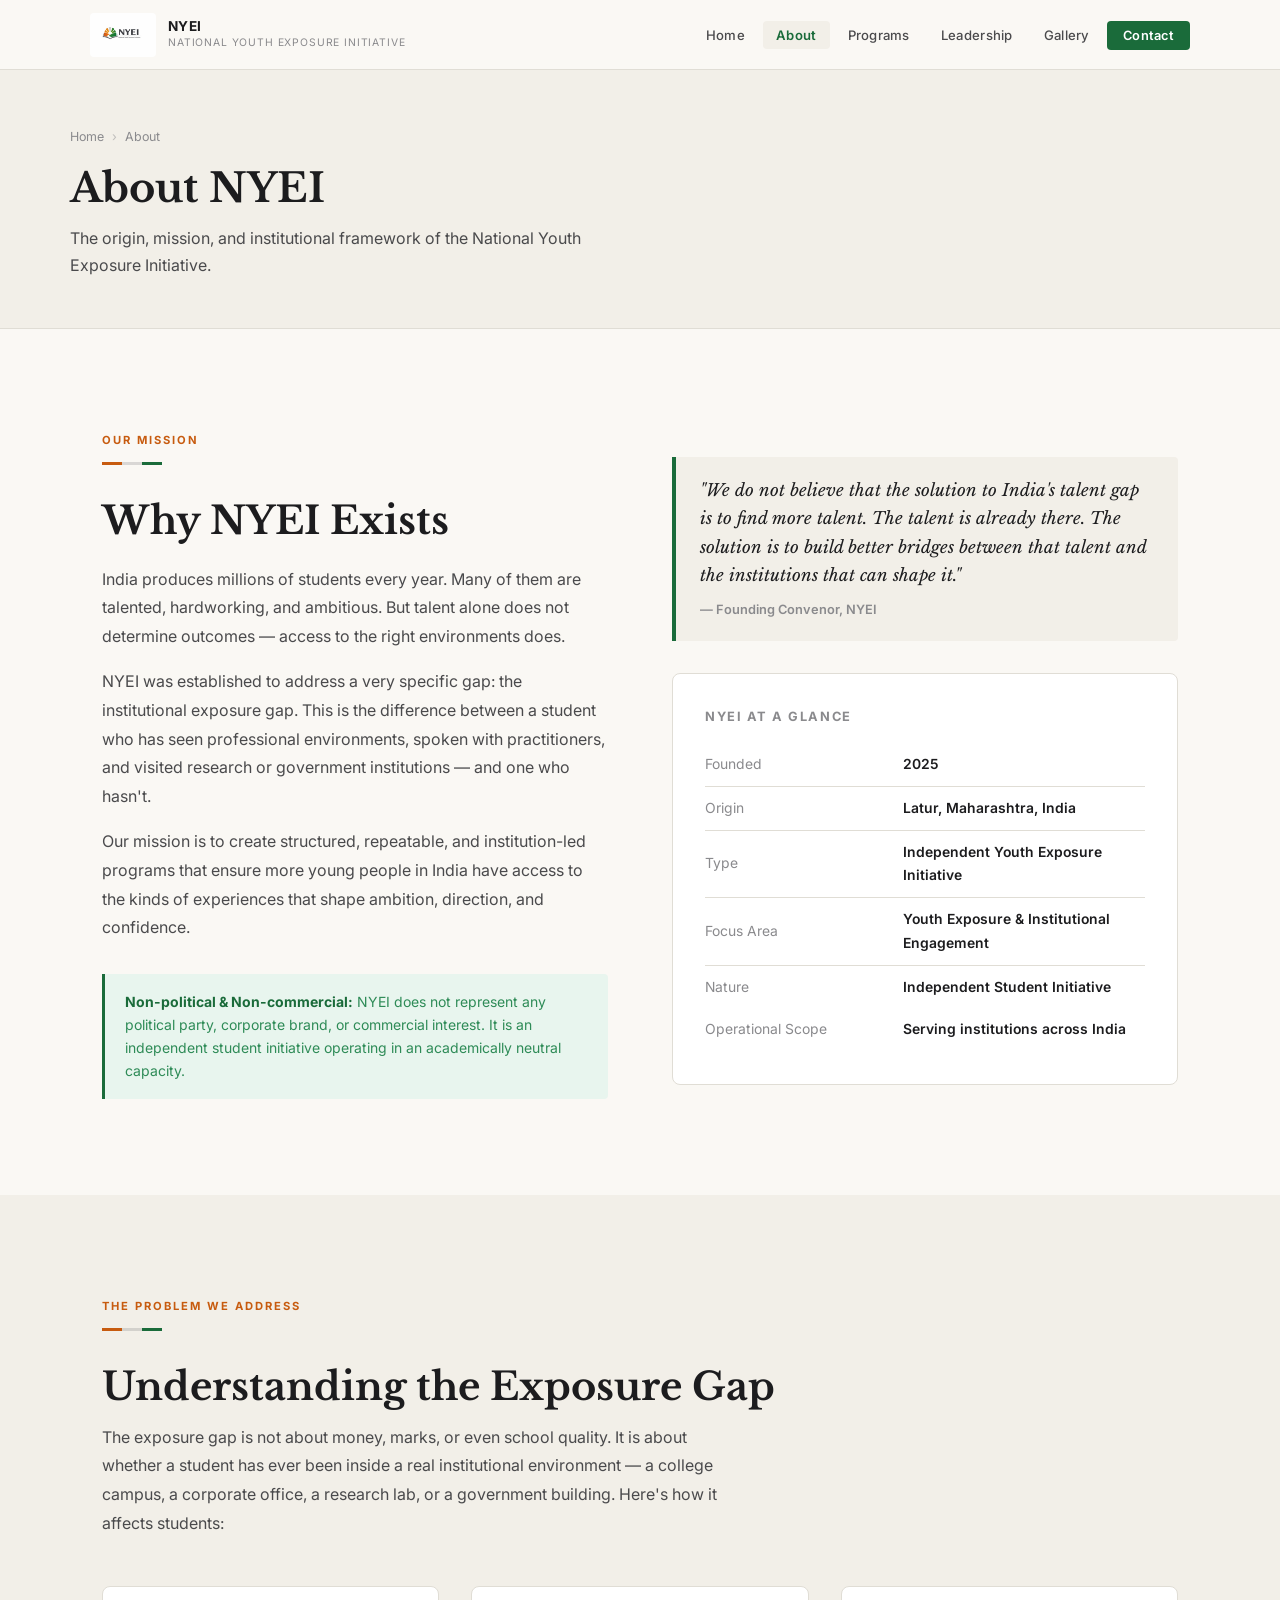
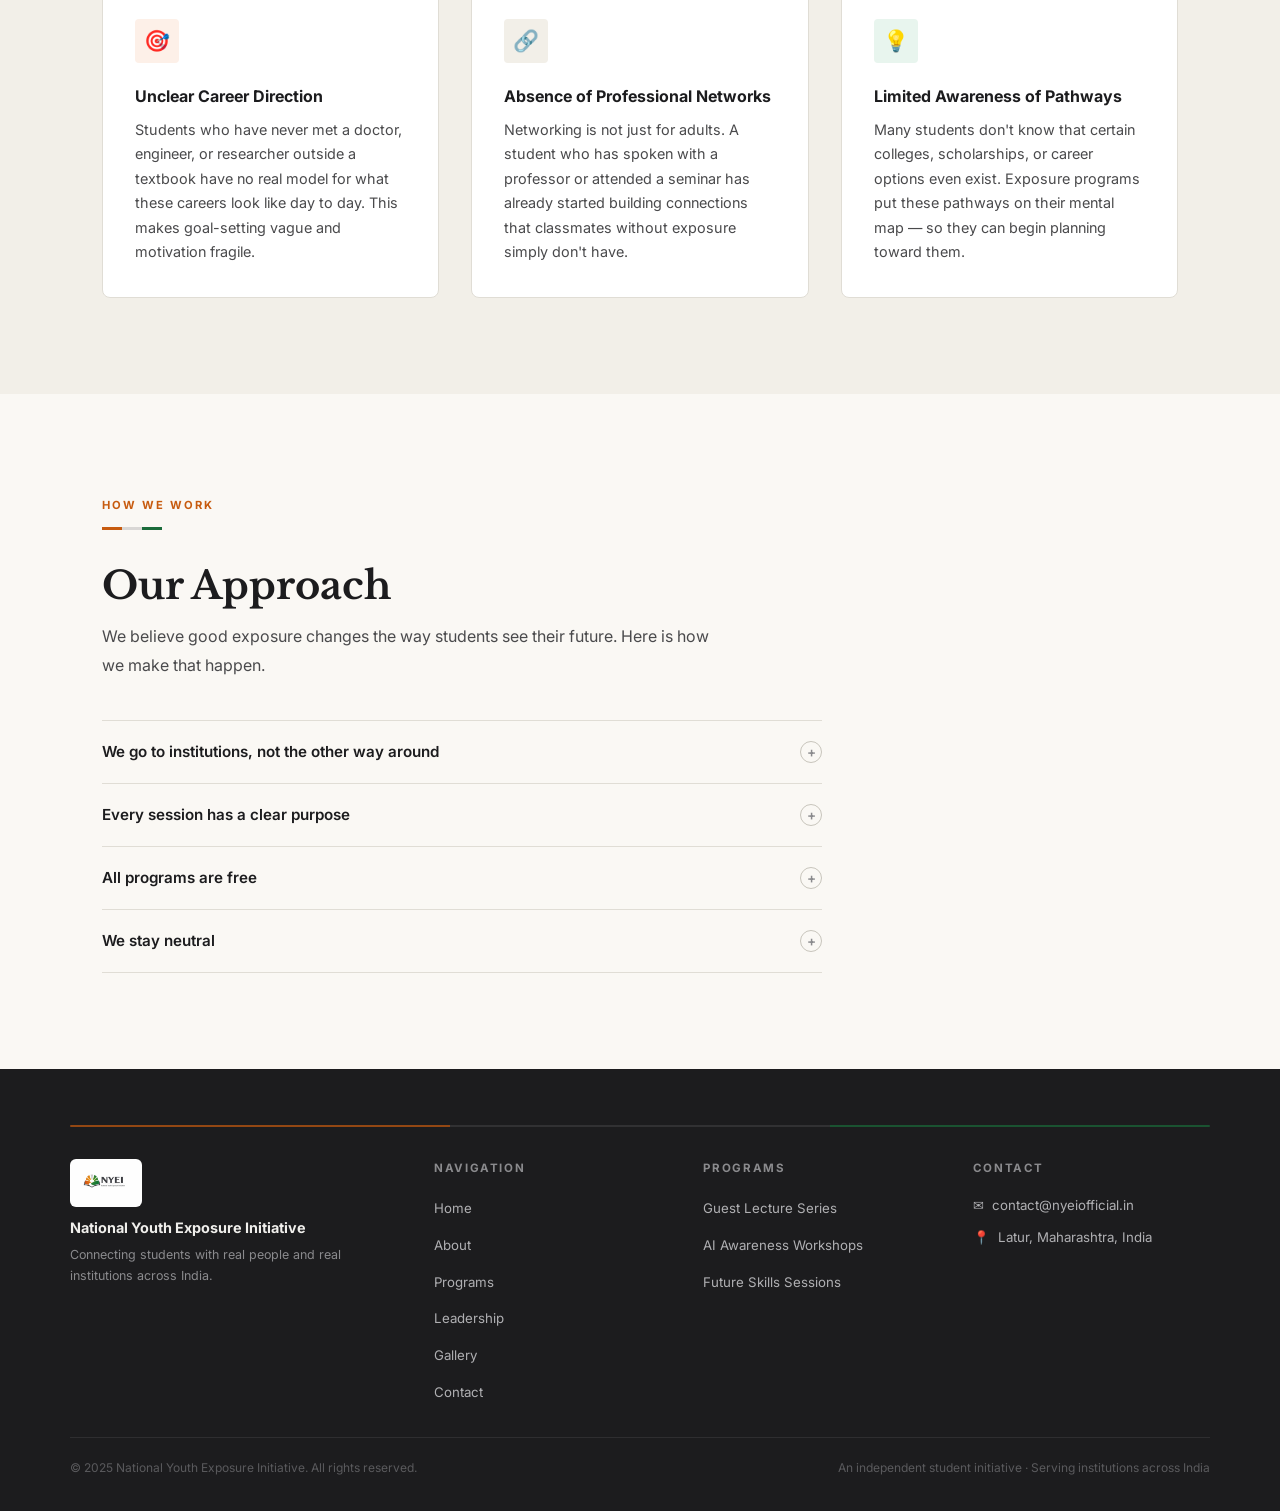
==== commit f09c6613: "initial comiit some update" ====
--- a/about.html
+++ b/about.html
@@ -87,8 +87,8 @@
                     <div style="margin-top:2rem;">
                         <div class="info-box">
                             <strong>Non-political &amp; Non-commercial:</strong> NYEI does not represent any political
-                            party, corporate brand, or commercial interest. It is an academically neutral public
-                            initiative operating under Ashvyn Group.
+                            party, corporate brand, or commercial interest. It is an independent student initiative
+                            operating in an academically neutral capacity.
                         </div>
                     </div>
                 </div>
@@ -123,10 +123,10 @@
                                 <td style="padding:0.6rem 0;color:var(--text-primary);font-weight:600;">Youth Exposure
                                     &amp; Institutional Engagement</td>
                             </tr>
-                            <tr style="border-bottom:1px solid var(--border-subtle);">
-                                <td style="padding:0.6rem 0;color:var(--text-muted);">Under</td>
-                                <td style="padding:0.6rem 0;color:var(--text-primary);font-weight:600;">Ashvyn Group
-                                </td>
+                            <tr>
+                                <td style="padding:0.6rem 0;color:var(--text-muted);">Nature</td>
+                                <td style="padding:0.6rem 0;color:var(--text-primary);font-weight:600;">Independent
+                                    Student Initiative</td>
                             </tr>
                             <tr>
                                 <td style="padding:0.6rem 0;color:var(--text-muted);">Operational Scope</td>
@@ -237,12 +237,10 @@
             <div class="footer-tricolor"><span></span><span></span><span></span></div>
             <div class="footer-top">
                 <div>
-                    <div class="footer-brand-mark">N</div>
+                    <img src="assets/images/nyei-logo.jpg" alt="NYEI Logo" style="height:48px;width:auto;border-radius:6px;margin-bottom:0.75rem;display:block;" />
                     <div class="footer-brand-name">National Youth Exposure Initiative</div>
                     <p class="footer-brand-desc">Connecting students with real people and real institutions across
                         India.</p>
-                    <p class="footer-brand-desc" style="margin-top:0.75rem;font-style:italic;font-size:0.74rem;">An
-                        initiative under Ashvyn Group.</p>
                 </div>
                 <div>
                     <div class="footer-col-title">Navigation</div>
@@ -279,7 +277,7 @@
                 <div class="footer-bottom-left">
                     © 2025 National Youth Exposure Initiative. All rights reserved.
                 </div>
-                <div class="footer-bottom-right">Serving institutions across India · An initiative under Ashvyn Group.
+                <div class="footer-bottom-right">An independent student initiative · Serving institutions across India
                 </div>
             </div>
         </div>
@@ -288,4 +286,6 @@
     <script src="js/main.js"></script>
 </body>
 
-</html>+</html>
+
+
--- a/css/styles.css
+++ b/css/styles.css
@@ -1,1630 +1,1793 @@
-/* =========================================
-   NYEI — National Youth Exposure Initiative
-   Main Stylesheet
-   ========================================= */
-
-/* --- Google Fonts --- */
-@import url('https://fonts.googleapis.com/css2?family=Inter:wght@300;400;500;600;700&family=Libre+Baskerville:ital,wght@0,400;0,700;1,400&display=swap');
-
-/* --- CSS Custom Properties --- */
-:root {
-  /* Colors */
-  --bg-primary: #FAF8F4;
-  --bg-secondary: #F2EFE8;
-  --bg-card: #FFFFFF;
-  --text-primary: #1C1C1E;
-  --text-secondary: #4A4A4C;
-  --text-muted: #8A8A8D;
-  --accent-saffron: #C75B0F;
-  --accent-saffron-lt: #E8854A;
-  --accent-green: #1A6B3A;
-  --accent-green-lt: #2E8B57;
-  --border-subtle: #E0DDD5;
-  --border-medium: #C8C5BC;
-  --white: #FFFFFF;
-
-  /* Typography */
-  --font-body: 'Inter', -apple-system, BlinkMacSystemFont, sans-serif;
-  --font-serif: 'Libre Baskerville', Georgia, serif;
-
-  /* Spacing */
-  --space-xs: 0.5rem;
-  --space-sm: 1rem;
-  --space-md: 2rem;
-  --space-lg: 3.5rem;
-  --space-xl: 6rem;
-
-  /* Layout */
-  --max-width: 1140px;
-  --nav-h: 70px;
-  --radius-sm: 4px;
-  --radius-md: 8px;
-
-  /* Transitions */
-  --trans-fast: 0.15s ease;
-  --trans-base: 0.25s ease;
-}
-
-/* --- Reset & Base --- */
-*,
-*::before,
-*::after {
-  box-sizing: border-box;
-  margin: 0;
-  padding: 0;
-}
-
-html {
-  scroll-behavior: smooth;
-  font-size: 16px;
-}
-
-body {
-  font-family: var(--font-body);
-  background-color: var(--bg-primary);
-  color: var(--text-primary);
-  line-height: 1.7;
-  -webkit-font-smoothing: antialiased;
-}
-
-img {
-  max-width: 100%;
-  height: auto;
-  display: block;
-}
-
-a {
-  color: inherit;
-  text-decoration: none;
-  transition: color var(--trans-fast);
-}
-
-ul,
-ol {
-  list-style: none;
-}
-
-/* --- Preloader --- */
-#preloader {
-  position: fixed;
-  inset: 0;
-  background: var(--bg-primary);
-  display: flex;
-  align-items: center;
-  justify-content: center;
-  z-index: 9999;
-  transition: opacity 0.4s ease, visibility 0.4s ease;
-}
-
-#preloader.hidden {
-  opacity: 0;
-  visibility: hidden;
-}
-
-.preloader-inner {
-  display: flex;
-  flex-direction: column;
-  align-items: center;
-  gap: 1rem;
-}
-
-.preloader-emblem {
-  width: 48px;
-  height: 48px;
-  border: 3px solid var(--border-subtle);
-  border-top-color: var(--accent-saffron);
-  border-radius: 50%;
-  animation: spin 0.8s linear infinite;
-}
-
-.preloader-text {
-  font-size: 0.75rem;
-  letter-spacing: 0.15em;
-  color: var(--text-muted);
-  text-transform: uppercase;
-  font-weight: 500;
-}
-
-@keyframes spin {
-  to {
-    transform: rotate(360deg);
-  }
-}
-
-/* --- Navigation --- */
-.nav {
-  position: sticky;
-  top: 0;
-  z-index: 100;
-  background: rgba(250, 248, 244, 0.96);
-  backdrop-filter: blur(8px);
-  border-bottom: 1px solid var(--border-subtle);
-  height: var(--nav-h);
-}
-
-.nav-inner {
-  max-width: var(--max-width);
-  margin: 0 auto;
-  padding: 0 var(--space-md);
-  height: 100%;
-  display: flex;
-  align-items: center;
-  justify-content: space-between;
-}
-
-.nav-brand {
-  display: flex;
-  align-items: center;
-  gap: 0.75rem;
-}
-
-.nav-logo-mark {
-  width: 38px;
-  height: 38px;
-  background: var(--accent-green);
-  border-radius: var(--radius-sm);
-  display: flex;
-  align-items: center;
-  justify-content: center;
-  color: var(--white);
-  font-size: 1rem;
-  font-weight: 700;
-  font-family: var(--font-serif);
-  flex-shrink: 0;
-}
-
-.nav-brand-text {
-  display: flex;
-  flex-direction: column;
-}
-
-.nav-brand-name {
-  font-size: 0.85rem;
-  font-weight: 700;
-  color: var(--text-primary);
-  letter-spacing: 0.02em;
-  line-height: 1.2;
-}
-
-.nav-brand-sub {
-  font-size: 0.65rem;
-  color: var(--text-muted);
-  letter-spacing: 0.08em;
-  text-transform: uppercase;
-}
-
-.nav-links {
-  display: flex;
-  align-items: center;
-  gap: 0.25rem;
-}
-
-.nav-link {
-  padding: 0.4rem 0.85rem;
-  font-size: 0.82rem;
-  font-weight: 500;
-  color: var(--text-secondary);
-  border-radius: var(--radius-sm);
-  letter-spacing: 0.02em;
-  transition: background var(--trans-fast), color var(--trans-fast);
-}
-
-.nav-link:hover,
-.nav-link.active {
-  color: var(--text-primary);
-  background: var(--bg-secondary);
-}
-
-.nav-link.active {
-  color: var(--accent-green);
-  font-weight: 600;
-}
-
-.nav-cta {
-  padding: 0.45rem 1rem;
-  background: var(--accent-green);
-  color: var(--white) !important;
-  border-radius: var(--radius-sm);
-  font-size: 0.8rem;
-  font-weight: 600;
-  transition: background var(--trans-fast) !important;
-}
-
-.nav-cta:hover {
-  background: var(--accent-green-lt) !important;
-}
-
-.nav-mobile-toggle {
-  display: none;
-  flex-direction: column;
-  gap: 5px;
-  cursor: pointer;
-  padding: 4px;
-}
-
-.nav-mobile-toggle span {
-  width: 22px;
-  height: 2px;
-  background: var(--text-primary);
-  border-radius: 2px;
-  transition: var(--trans-base);
-}
-
-/* --- Page Banner (inner pages) --- */
-.page-banner {
-  background: var(--bg-secondary);
-  border-bottom: 1px solid var(--border-subtle);
-  padding: 3.5rem var(--space-md) 3rem;
-}
-
-.page-banner-inner {
-  max-width: var(--max-width);
-  margin: 0 auto;
-}
-
-.breadcrumb {
-  display: flex;
-  align-items: center;
-  gap: 0.5rem;
-  font-size: 0.78rem;
-  color: var(--text-muted);
-  margin-bottom: 1rem;
-}
-
-.breadcrumb a:hover {
-  color: var(--accent-green);
-}
-
-.breadcrumb-sep {
-  opacity: 0.5;
-}
-
-.page-banner-title {
-  font-family: var(--font-serif);
-  font-size: clamp(1.8rem, 3.5vw, 2.5rem);
-  font-weight: 700;
-  color: var(--text-primary);
-  line-height: 1.25;
-  margin-bottom: 0.75rem;
-}
-
-.page-banner-sub {
-  font-size: 1rem;
-  color: var(--text-secondary);
-  max-width: 560px;
-}
-
-/* --- Container --- */
-.container {
-  max-width: var(--max-width);
-  margin: 0 auto;
-  padding: 0 var(--space-md);
-}
-
-/* --- Sections --- */
-.section {
-  padding: var(--space-xl) var(--space-md);
-}
-
-.section-sm {
-  padding: var(--space-lg) var(--space-md);
-}
-
-.section-alt {
-  background: var(--bg-secondary);
-}
-
-.section-eyebrow {
-  display: inline-block;
-  font-size: 0.7rem;
-  font-weight: 700;
-  letter-spacing: 0.18em;
-  text-transform: uppercase;
-  color: var(--accent-saffron);
-  margin-bottom: 0.75rem;
-}
-
-.section-title {
-  font-family: var(--font-serif);
-  font-size: clamp(1.6rem, 3vw, 2.4rem);
-  font-weight: 700;
-  line-height: 1.25;
-  color: var(--text-primary);
-  margin-bottom: 1.25rem;
-}
-
-.section-title em {
-  font-style: italic;
-  color: var(--accent-green);
-}
-
-.section-body {
-  font-size: 1rem;
-  color: var(--text-secondary);
-  max-width: 620px;
-  line-height: 1.8;
-}
-
-.section-body p+p {
-  margin-top: 1rem;
-}
-
-/* --- Tricolor Divider --- */
-.tricolor-bar {
-  display: flex;
-  height: 3px;
-  width: 60px;
-  gap: 0;
-  margin-bottom: 2rem;
-}
-
-.tricolor-bar span:nth-child(1) {
-  flex: 1;
-  background: var(--accent-saffron);
-}
-
-.tricolor-bar span:nth-child(2) {
-  flex: 1;
-  background: var(--text-muted);
-  opacity: 0.3;
-}
-
-.tricolor-bar span:nth-child(3) {
-  flex: 1;
-  background: var(--accent-green);
-}
-
-/* --- Cards --- */
-.card {
-  background: var(--bg-card);
-  border: 1px solid var(--border-subtle);
-  border-radius: var(--radius-md);
-  padding: var(--space-md);
-  transition: box-shadow var(--trans-base), border-color var(--trans-base);
-}
-
-.card:hover {
-  box-shadow: 0 4px 20px rgba(0, 0, 0, 0.07);
-  border-color: var(--border-medium);
-}
-
-.card-icon {
-  width: 44px;
-  height: 44px;
-  border-radius: var(--radius-sm);
-  display: flex;
-  align-items: center;
-  justify-content: center;
-  margin-bottom: 1.25rem;
-  font-size: 1.3rem;
-}
-
-.card-icon-saffron {
-  background: #FDF0E8;
-  color: var(--accent-saffron);
-}
-
-.card-icon-green {
-  background: #E8F5EE;
-  color: var(--accent-green);
-}
-
-.card-icon-neutral {
-  background: var(--bg-secondary);
-  color: var(--text-secondary);
-}
-
-.card-title {
-  font-size: 1rem;
-  font-weight: 700;
-  color: var(--text-primary);
-  margin-bottom: 0.5rem;
-}
-
-.card-text {
-  font-size: 0.9rem;
-  color: var(--text-secondary);
-  line-height: 1.7;
-}
-
-/* --- Grid Layouts --- */
-.grid-2 {
-  display: grid;
-  grid-template-columns: 1fr 1fr;
-  gap: var(--space-md);
-}
-
-.grid-3 {
-  display: grid;
-  grid-template-columns: repeat(3, 1fr);
-  gap: var(--space-md);
-}
-
-.grid-4 {
-  display: grid;
-  grid-template-columns: repeat(4, 1fr);
-  gap: var(--space-md);
-}
-
-/* --- Buttons --- */
-.btn {
-  display: inline-flex;
-  align-items: center;
-  gap: 0.5rem;
-  padding: 0.75rem 1.5rem;
-  border-radius: var(--radius-sm);
-  font-size: 0.875rem;
-  font-weight: 600;
-  cursor: pointer;
-  border: none;
-  transition: var(--trans-base);
-  font-family: var(--font-body);
-  letter-spacing: 0.02em;
-}
-
-.btn-primary {
-  background: var(--accent-green);
-  color: var(--white);
-}
-
-.btn-primary:hover {
-  background: var(--accent-green-lt);
-}
-
-.btn-outline {
-  background: transparent;
-  color: var(--accent-green);
-  border: 1.5px solid var(--accent-green);
-}
-
-.btn-outline:hover {
-  background: var(--accent-green);
-  color: var(--white);
-}
-
-.btn-sm {
-  padding: 0.55rem 1.1rem;
-  font-size: 0.8rem;
-}
-
-/* --- Tag / Badge --- */
-.tag {
-  display: inline-block;
-  padding: 0.2rem 0.65rem;
-  font-size: 0.7rem;
-  font-weight: 600;
-  letter-spacing: 0.06em;
-  text-transform: uppercase;
-  border-radius: 2px;
-}
-
-.tag-saffron {
-  background: #FDF0E8;
-  color: var(--accent-saffron);
-}
-
-.tag-green {
-  background: #E8F5EE;
-  color: var(--accent-green);
-}
-
-.tag-neutral {
-  background: var(--bg-secondary);
-  color: var(--text-muted);
-}
-
-/* --- Quote Block --- */
-.pull-quote {
-  border-left: 3px solid var(--accent-saffron);
-  padding: 1rem 1.5rem;
-  margin: 2rem 0;
-  background: #FDF5EE;
-  border-radius: 0 var(--radius-sm) var(--radius-sm) 0;
-}
-
-.pull-quote p {
-  font-family: var(--font-serif);
-  font-size: 1.05rem;
-  font-style: italic;
-  color: var(--text-primary);
-  line-height: 1.75;
-}
-
-.pull-quote cite {
-  display: block;
-  margin-top: 0.5rem;
-  font-size: 0.8rem;
-  font-style: normal;
-  color: var(--text-muted);
-  font-weight: 600;
-}
-
-/* --- Stat Block --- */
-.stat-block {
-  padding: 1.5rem;
-  border: 1px solid var(--border-subtle);
-  border-top: 3px solid var(--accent-green);
-  background: var(--bg-card);
-  border-radius: 0 0 var(--radius-md) var(--radius-md);
-}
-
-.stat-number {
-  font-family: var(--font-serif);
-  font-size: 2.4rem;
-  font-weight: 700;
-  color: var(--accent-green);
-  line-height: 1;
-}
-
-.stat-label {
-  font-size: 0.82rem;
-  color: var(--text-muted);
-  margin-top: 0.35rem;
-  font-weight: 500;
-}
-
-/* --- Accordion --- */
-.accordion-item {
-  border-bottom: 1px solid var(--border-subtle);
-}
-
-.accordion-trigger {
-  width: 100%;
-  display: flex;
-  align-items: center;
-  justify-content: space-between;
-  padding: 1.25rem 0;
-  background: none;
-  border: none;
-  cursor: pointer;
-  font-family: var(--font-body);
-  font-size: 0.95rem;
-  font-weight: 600;
-  color: var(--text-primary);
-  text-align: left;
-  gap: 1rem;
-}
-
-.accordion-trigger .acc-icon {
-  width: 22px;
-  height: 22px;
-  border-radius: 50%;
-  border: 1.5px solid var(--border-medium);
-  display: flex;
-  align-items: center;
-  justify-content: center;
-  font-size: 0.85rem;
-  flex-shrink: 0;
-  transition: var(--trans-base);
-  color: var(--text-muted);
-}
-
-.accordion-trigger[aria-expanded="true"] .acc-icon {
-  background: var(--accent-green);
-  border-color: var(--accent-green);
-  color: white;
-  transform: rotate(45deg);
-}
-
-.accordion-body {
-  display: none;
-  padding: 0 0 1.25rem;
-  font-size: 0.9rem;
-  color: var(--text-secondary);
-  line-height: 1.75;
-}
-
-.accordion-body.open {
-  display: block;
-}
-
-/* --- Form Elements --- */
-.form-group {
-  margin-bottom: 1.25rem;
-}
-
-.form-label {
-  display: block;
-  font-size: 0.82rem;
-  font-weight: 600;
-  color: var(--text-secondary);
-  margin-bottom: 0.4rem;
-  letter-spacing: 0.02em;
-}
-
-.form-control {
-  width: 100%;
-  padding: 0.7rem 1rem;
-  border: 1.5px solid var(--border-subtle);
-  border-radius: var(--radius-sm);
-  background: var(--bg-card);
-  font-family: var(--font-body);
-  font-size: 0.9rem;
-  color: var(--text-primary);
-  transition: border-color var(--trans-fast);
-  outline: none;
-}
-
-.form-control:focus {
-  border-color: var(--accent-green);
-}
-
-textarea.form-control {
-  resize: vertical;
-  min-height: 120px;
-}
-
-select.form-control {
-  appearance: none;
-  cursor: pointer;
-}
-
-/* --- Footer --- */
-footer {
-  background: #1C1C1E;
-  color: #D1D1D3;
-  padding: var(--space-lg) var(--space-md) var(--space-md);
-}
-
-.footer-inner {
-  max-width: var(--max-width);
-  margin: 0 auto;
-}
-
-.footer-top {
-  display: grid;
-  grid-template-columns: 1.4fr 1fr 1fr 1fr;
-  gap: var(--space-md);
-  padding-bottom: var(--space-md);
-  border-bottom: 1px solid rgba(255, 255, 255, 0.08);
-}
-
-.footer-brand-mark {
-  width: 40px;
-  height: 40px;
-  background: var(--accent-green);
-  border-radius: var(--radius-sm);
-  display: flex;
-  align-items: center;
-  justify-content: center;
-  color: white;
-  font-weight: 700;
-  font-family: var(--font-serif);
-  font-size: 1rem;
-  margin-bottom: 1rem;
-}
-
-.footer-brand-name {
-  font-size: 0.9rem;
-  font-weight: 700;
-  color: #F0EFEC;
-  margin-bottom: 0.3rem;
-  line-height: 1.3;
-}
-
-.footer-brand-desc {
-  font-size: 0.78rem;
-  color: #8A8A8D;
-  line-height: 1.65;
-  margin-top: 0.5rem;
-}
-
-.footer-col-title {
-  font-size: 0.72rem;
-  font-weight: 700;
-  letter-spacing: 0.14em;
-  text-transform: uppercase;
-  color: #8A8A8D;
-  margin-bottom: 1rem;
-}
-
-.footer-links {
-  display: flex;
-  flex-direction: column;
-  gap: 0.6rem;
-}
-
-.footer-link {
-  font-size: 0.83rem;
-  color: #B0B0B3;
-  transition: color var(--trans-fast);
-}
-
-.footer-link:hover {
-  color: #F0EFEC;
-}
-
-.footer-contact-item {
-  display: flex;
-  align-items: flex-start;
-  gap: 0.5rem;
-  font-size: 0.83rem;
-  color: #B0B0B3;
-  margin-bottom: 0.6rem;
-}
-
-.footer-contact-item span {
-  flex-shrink: 0;
-}
-
-.footer-bottom {
-  display: flex;
-  align-items: center;
-  justify-content: space-between;
-  padding-top: 1.25rem;
-  flex-wrap: wrap;
-  gap: 0.5rem;
-}
-
-.footer-bottom-left {
-  font-size: 0.75rem;
-  color: #5A5A5D;
-}
-
-.footer-bottom-right {
-  font-size: 0.75rem;
-  color: #5A5A5D;
-  text-align: right;
-}
-
-.footer-tricolor {
-  display: flex;
-  height: 2px;
-  margin-bottom: 2rem;
-  gap: 0;
-  border-radius: 2px;
-  overflow: hidden;
-}
-
-.footer-tricolor span:nth-child(1) {
-  flex: 1;
-  background: var(--accent-saffron);
-  opacity: 0.7;
-}
-
-.footer-tricolor span:nth-child(2) {
-  flex: 1;
-  background: #888;
-  opacity: 0.2;
-}
-
-.footer-tricolor span:nth-child(3) {
-  flex: 1;
-  background: var(--accent-green);
-  opacity: 0.7;
-}
-
-/* --- Hero (Home) --- */
-.hero {
-  background: var(--bg-primary);
-  padding: 5.5rem var(--space-md) 5rem;
-  text-align: center;
-  border-bottom: 1px solid var(--border-subtle);
-  position: relative;
-  overflow: hidden;
-}
-
-.hero::before {
-  content: '';
-  position: absolute;
-  top: 0;
-  left: 0;
-  right: 0;
-  height: 3px;
-  background: linear-gradient(90deg, var(--accent-saffron) 33.33%, transparent 33.33% 66.66%, var(--accent-green) 66.66%);
-}
-
-.hero-emblem {
-  width: 80px;
-  height: 80px;
-  background: var(--accent-green);
-  border-radius: var(--radius-md);
-  display: flex;
-  align-items: center;
-  justify-content: center;
-  margin: 0 auto 1.75rem;
-  color: white;
-  font-family: var(--font-serif);
-  font-size: 2rem;
-  font-weight: 700;
-}
-
-.hero-eyebrow {
-  font-size: 0.7rem;
-  font-weight: 700;
-  letter-spacing: 0.2em;
-  text-transform: uppercase;
-  color: var(--accent-saffron);
-  margin-bottom: 0.75rem;
-}
-
-.hero-title {
-  font-family: var(--font-serif);
-  font-size: clamp(2rem, 4.5vw, 3.2rem);
-  font-weight: 700;
-  color: var(--text-primary);
-  line-height: 1.18;
-  margin-bottom: 0.9rem;
-  max-width: 760px;
-  margin-left: auto;
-  margin-right: auto;
-}
-
-.hero-subtitle {
-  font-size: 1rem;
-  font-weight: 500;
-  color: var(--text-muted);
-  letter-spacing: 0.08em;
-  text-transform: uppercase;
-  margin-bottom: 1.5rem;
-}
-
-.hero-divider {
-  display: flex;
-  align-items: center;
-  justify-content: center;
-  gap: 0.5rem;
-  margin-bottom: 1.5rem;
-}
-
-.hero-divider-line {
-  height: 1px;
-  width: 40px;
-  background: var(--border-medium);
-}
-
-.hero-body {
-  font-size: 1rem;
-  color: var(--text-secondary);
-  max-width: 580px;
-  margin: 0 auto 2.25rem;
-  line-height: 1.8;
-}
-
-.hero-actions {
-  display: flex;
-  align-items: center;
-  justify-content: center;
-  gap: 1rem;
-  flex-wrap: wrap;
-}
-
-.hero-note {
-  margin-top: 3rem;
-  padding-top: 2rem;
-  border-top: 1px solid var(--border-subtle);
-  font-size: 0.75rem;
-  color: var(--text-muted);
-  letter-spacing: 0.06em;
-}
-
-/* --- Exposure Section --- */
-.exposure-section {
-  display: grid;
-  grid-template-columns: 1fr 1fr;
-  gap: 4rem;
-  align-items: center;
-}
-
-.exposure-visual {
-  background: var(--bg-secondary);
-  border: 1px solid var(--border-subtle);
-  border-radius: var(--radius-md);
-  padding: 2.5rem;
-  position: relative;
-}
-
-.exposure-visual::before {
-  content: '"';
-  position: absolute;
-  top: -0.75rem;
-  left: 1.5rem;
-  font-size: 5rem;
-  color: var(--accent-saffron);
-  font-family: var(--font-serif);
-  line-height: 1;
-  opacity: 0.3;
-}
-
-.exposure-visual p {
-  font-family: var(--font-serif);
-  font-size: 1.15rem;
-  font-style: italic;
-  color: var(--text-primary);
-  line-height: 1.75;
-  position: relative;
-  z-index: 1;
-}
-
-.compare-row {
-  display: flex;
-  align-items: stretch;
-  gap: 0;
-  border: 1px solid var(--border-subtle);
-  border-radius: var(--radius-sm);
-  overflow: hidden;
-  margin-top: 1.5rem;
-}
-
-.compare-col {
-  flex: 1;
-  padding: 1rem;
-  font-size: 0.82rem;
-  line-height: 1.6;
-}
-
-.compare-col strong {
-  display: block;
-  font-size: 0.7rem;
-  font-weight: 700;
-  letter-spacing: 0.1em;
-  text-transform: uppercase;
-  margin-bottom: 0.5rem;
-}
-
-.compare-col:first-child {
-  background: #FDF0E8;
-  color: var(--accent-saffron);
-  border-right: 1px solid var(--border-subtle);
-}
-
-.compare-col:first-child strong {
-  color: var(--accent-saffron);
-}
-
-.compare-col:last-child {
-  background: #E8F5EE;
-  color: var(--accent-green);
-}
-
-.compare-col:last-child strong {
-  color: var(--accent-green);
-}
-
-/* --- Programs Grid --- */
-.program-card {
-  display: flex;
-  flex-direction: column;
-}
-
-.program-card-header {
-  padding: 1.5rem;
-  background: var(--bg-secondary);
-  border-radius: var(--radius-md) var(--radius-md) 0 0;
-  border: 1px solid var(--border-subtle);
-  border-bottom: none;
-}
-
-.program-card-body {
-  flex: 1;
-  padding: 1.5rem;
-  background: var(--bg-card);
-  border: 1px solid var(--border-subtle);
-  border-top: none;
-  border-radius: 0 0 var(--radius-md) var(--radius-md);
-}
-
-.program-card-num {
-  font-family: var(--font-serif);
-  font-size: 2rem;
-  font-weight: 700;
-  color: var(--border-medium);
-  margin-bottom: 0.75rem;
-}
-
-.program-card-title {
-  font-size: 1rem;
-  font-weight: 700;
-  color: var(--text-primary);
-  margin-bottom: 0.25rem;
-}
-
-.program-card-cat {
-  font-size: 0.72rem;
-  font-weight: 600;
-  letter-spacing: 0.1em;
-  text-transform: uppercase;
-  color: var(--accent-saffron);
-}
-
-.program-feature {
-  display: flex;
-  align-items: flex-start;
-  gap: 0.6rem;
-  font-size: 0.88rem;
-  color: var(--text-secondary);
-  padding: 0.4rem 0;
-  border-bottom: 1px solid var(--bg-secondary);
-}
-
-.program-feature:last-child {
-  border-bottom: none;
-}
-
-.program-feature-dot {
-  width: 5px;
-  height: 5px;
-  border-radius: 50%;
-  background: var(--accent-green);
-  margin-top: 0.55rem;
-  flex-shrink: 0;
-}
-
-/* --- Leadership --- */
-.leader-card {
-  background: var(--bg-card);
-  border: 1px solid var(--border-subtle);
-  border-radius: var(--radius-md);
-  overflow: hidden;
-}
-
-.leader-card-header {
-  background: var(--bg-secondary);
-  padding: 2rem;
-  display: flex;
-  align-items: center;
-  gap: 1.25rem;
-}
-
-.leader-avatar {
-  width: 72px;
-  height: 72px;
-  border-radius: 50%;
-  border: 3px solid var(--border-subtle);
-  overflow: hidden;
-  flex-shrink: 0;
-  background: var(--bg-primary);
-  display: flex;
-  align-items: center;
-  justify-content: center;
-  font-family: var(--font-serif);
-  font-size: 1.6rem;
-  font-weight: 700;
-  color: var(--accent-green);
-}
-
-.leader-name {
-  font-size: 1rem;
-  font-weight: 700;
-  color: var(--text-primary);
-  margin-bottom: 0.2rem;
-}
-
-.leader-designation {
-  font-size: 0.8rem;
-  color: var(--accent-saffron);
-  font-weight: 600;
-}
-
-.leader-org {
-  font-size: 0.76rem;
-  color: var(--text-muted);
-  margin-top: 0.15rem;
-}
-
-.leader-card-body {
-  padding: 1.5rem 2rem;
-}
-
-.leader-bio {
-  font-size: 0.88rem;
-  color: var(--text-secondary);
-  line-height: 1.75;
-}
-
-/* --- Founder Section --- */
-.founder-section {
-  display: grid;
-  grid-template-columns: 1fr 360px;
-  gap: 4rem;
-  align-items: flex-start;
-}
-
-.founder-message {
-  font-size: 0.95rem;
-  color: var(--text-secondary);
-  line-height: 1.85;
-}
-
-.founder-message p+p {
-  margin-top: 1rem;
-}
-
-.founder-signature {
-  margin-top: 1.5rem;
-  padding-top: 1.5rem;
-  border-top: 1px solid var(--border-subtle);
-}
-
-.founder-sig-name {
-  font-size: 1rem;
-  font-weight: 700;
-  color: var(--text-primary);
-}
-
-.founder-sig-role {
-  font-size: 0.8rem;
-  color: var(--text-muted);
-  margin-top: 0.15rem;
-}
-
-.founder-portrait {
-  background: var(--bg-secondary);
-  border: 1px solid var(--border-subtle);
-  border-radius: var(--radius-md);
-  aspect-ratio: 3/4;
-  display: flex;
-  align-items: center;
-  justify-content: center;
-  flex-direction: column;
-  gap: 0.75rem;
-  color: var(--text-muted);
-  font-size: 0.82rem;
-  text-align: center;
-  position: relative;
-  overflow: hidden;
-}
-
-.founder-portrait img {
-  width: 100%;
-  height: 100%;
-  object-fit: cover;
-  object-position: top center;
-}
-
-.founder-portrait-placeholder {
-  font-size: 3rem;
-  line-height: 1;
-}
-
-/* --- Philosophy Section --- */
-.philosophy-grid {
-  display: grid;
-  grid-template-columns: 1fr 1fr;
-  gap: 1px;
-  border: 1px solid var(--border-subtle);
-  border-radius: var(--radius-md);
-  overflow: hidden;
-}
-
-.philosophy-item {
-  background: var(--bg-card);
-  padding: 2rem;
-}
-
-.philosophy-item:nth-child(1) {
-  border-right: 1px solid var(--border-subtle);
-  border-bottom: 1px solid var(--border-subtle);
-}
-
-.philosophy-item:nth-child(2) {
-  border-bottom: 1px solid var(--border-subtle);
-}
-
-.philosophy-item:nth-child(3) {
-  border-right: 1px solid var(--border-subtle);
-}
-
-.philosophy-num {
-  font-family: var(--font-serif);
-  font-size: 1.75rem;
-  font-weight: 700;
-  color: var(--border-medium);
-  margin-bottom: 0.75rem;
-}
-
-.philosophy-title {
-  font-size: 0.95rem;
-  font-weight: 700;
-  color: var(--text-primary);
-  margin-bottom: 0.5rem;
-}
-
-.philosophy-text {
-  font-size: 0.87rem;
-  color: var(--text-secondary);
-  line-height: 1.7;
-}
-
-/* --- Doc Grid --- */
-.doc-grid {
-  display: grid;
-  grid-template-columns: repeat(3, 1fr);
-  gap: 1.25rem;
-}
-
-.doc-item {
-  background: var(--bg-card);
-  border: 1px solid var(--border-subtle);
-  border-radius: var(--radius-md);
-  padding: 1.5rem;
-  display: flex;
-  flex-direction: column;
-  gap: 0.75rem;
-  transition: box-shadow var(--trans-base), border-color var(--trans-base);
-  cursor: pointer;
-}
-
-.doc-item:hover {
-  box-shadow: 0 4px 20px rgba(0, 0, 0, 0.07);
-  border-color: var(--border-medium);
-}
-
-.doc-icon {
-  width: 40px;
-  height: 40px;
-  background: var(--bg-secondary);
-  border-radius: var(--radius-sm);
-  display: flex;
-  align-items: center;
-  justify-content: center;
-  font-size: 1.1rem;
-}
-
-.doc-title {
-  font-size: 0.9rem;
-  font-weight: 700;
-  color: var(--text-primary);
-  line-height: 1.35;
-}
-
-.doc-meta {
-  font-size: 0.75rem;
-  color: var(--text-muted);
-}
-
-.doc-download-link {
-  font-size: 0.78rem;
-  color: var(--accent-green);
-  font-weight: 600;
-  margin-top: auto;
-}
-
-/* --- Contact --- */
-.contact-info-item {
-  display: flex;
-  align-items: flex-start;
-  gap: 1rem;
-  padding: 1.25rem;
-  border: 1px solid var(--border-subtle);
-  border-radius: var(--radius-md);
-  background: var(--bg-card);
-  margin-bottom: 1rem;
-}
-
-.contact-info-icon {
-  width: 40px;
-  height: 40px;
-  background: #E8F5EE;
-  border-radius: var(--radius-sm);
-  display: flex;
-  align-items: center;
-  justify-content: center;
-  flex-shrink: 0;
-  font-size: 1rem;
-}
-
-.contact-info-label {
-  font-size: 0.72rem;
-  font-weight: 700;
-  letter-spacing: 0.1em;
-  text-transform: uppercase;
-  color: var(--text-muted);
-  margin-bottom: 0.25rem;
-}
-
-.contact-info-value {
-  font-size: 0.9rem;
-  color: var(--text-primary);
-  font-weight: 500;
-}
-
-/* --- Notice / Info Box --- */
-.info-box {
-  background: #E8F5EE;
-  border-left: 3px solid var(--accent-green);
-  border-radius: 0 var(--radius-sm) var(--radius-sm) 0;
-  padding: 1rem 1.25rem;
-  font-size: 0.875rem;
-  color: var(--accent-green-lt);
-  line-height: 1.65;
-}
-
-.info-box strong {
-  color: var(--accent-green);
-}
-
-/* --- Responsive --- */
-
-/* Tablet (≤ 900px) */
-@media (max-width: 900px) {
-  .grid-3 {
-    grid-template-columns: 1fr 1fr;
-  }
-
-  .grid-4 {
-    grid-template-columns: 1fr 1fr;
-  }
-
-  .footer-top {
-    grid-template-columns: 1fr 1fr;
-  }
-
-  .exposure-section {
-    grid-template-columns: 1fr;
-    gap: 2rem;
-  }
-
-  .founder-section {
-    grid-template-columns: 1fr;
-  }
-
-  .founder-portrait {
-    aspect-ratio: 4/3;
-    max-width: 400px;
-  }
-
-  .philosophy-grid {
-    grid-template-columns: 1fr 1fr;
-  }
-}
-
-/* Large Mobile / Small Tablet (≤ 680px) */
-@media (max-width: 680px) {
-  :root {
-    --space-xl: 3.5rem;
-    --space-lg: 2.25rem;
-  }
-
-  /* Grids */
-  .grid-2 {
-    grid-template-columns: 1fr;
-  }
-
-  .grid-3 {
-    grid-template-columns: 1fr;
-  }
-
-  .grid-4 {
-    grid-template-columns: 1fr 1fr;
-  }
-
-  .doc-grid {
-    grid-template-columns: 1fr 1fr;
-  }
-
-  .philosophy-grid {
-    grid-template-columns: 1fr;
-  }
-
-  .philosophy-item {
-    border-right: none !important;
-  }
-
-  /* Footer */
-  .footer-top {
-    grid-template-columns: 1fr 1fr;
-  }
-
-  .footer-bottom {
-    flex-direction: column;
-    align-items: flex-start;
-    gap: 0.4rem;
-  }
-
-  .footer-bottom-right {
-    text-align: left;
-  }
-
-  /* Page Banner */
-  .page-banner {
-    padding: 2.25rem 1.25rem 2rem;
-  }
-
-  .page-banner-title {
-    font-size: 1.75rem;
-  }
-
-  .page-banner-sub {
-    font-size: 0.9rem;
-  }
-
-  /* Sections */
-  .section {
-    padding: var(--space-xl) 1.25rem;
-  }
-
-  .container {
-    padding: 0 1.25rem;
-  }
-
-  /* Mobile Navigation */
-  .nav-inner {
-    padding: 0 1.25rem;
-  }
-
-  .nav-links {
-    display: none;
-    flex-direction: column;
-    position: absolute;
-    top: var(--nav-h);
-    left: 0;
-    right: 0;
-    z-index: 99;
-    background: var(--bg-primary);
-    border-bottom: 1px solid var(--border-subtle);
-    box-shadow: 0 4px 16px rgba(0, 0, 0, 0.06);
-    padding: 0.75rem 1.25rem 1.25rem;
-    gap: 0.15rem;
-  }
-
-  .nav-links.open {
-    display: flex;
-  }
-
-  .nav-link {
-    padding: 0.65rem 0.75rem;
-    font-size: 0.9rem;
-    border-radius: var(--radius-sm);
-    min-height: 44px;
-    display: flex;
-    align-items: center;
-  }
-
-  .nav-cta {
-    margin-top: 0.35rem;
-    text-align: center;
-    justify-content: center;
-    min-height: 44px;
-  }
-
-  .nav-mobile-toggle {
-    display: flex;
-    min-width: 44px;
-    min-height: 44px;
-    align-items: center;
-    justify-content: center;
-    padding: 0;
-  }
-
-  /* Hero */
-  .hero {
-    padding: 3.5rem 1.25rem 3rem;
-  }
-
-  .hero-actions {
-    flex-direction: column;
-    align-items: stretch;
-    gap: 0.75rem;
-  }
-
-  .hero-actions .btn {
-    justify-content: center;
-  }
-
-  /* Buttons */
-  .btn {
-    min-height: 44px;
-  }
-
-  /* Founder portrait stacks to sensible size */
-  .founder-portrait {
-    aspect-ratio: 16/9;
-    max-width: 100%;
-  }
-
-  .leader-card-header {
-    padding: 1.25rem;
-    flex-wrap: wrap;
-  }
-
-  .leader-card-body {
-    padding: 1.25rem;
-  }
-}
-
-/* Mobile (≤ 480px) */
-@media (max-width: 480px) {
-  :root {
-    --space-xl: 2.75rem;
-    --space-lg: 2rem;
-  }
-
-  html {
-    font-size: 15px;
-  }
-
-  /* Grids collapse to 1 column */
-  .grid-4 {
-    grid-template-columns: 1fr;
-  }
-
-  .doc-grid {
-    grid-template-columns: 1fr;
-  }
-
-  .footer-top {
-    grid-template-columns: 1fr;
-  }
-
-  /* Typography */
-  .hero-title {
-    font-size: 1.65rem;
-  }
-
-  .section-title {
-    font-size: 1.45rem;
-  }
-
-  .page-banner-title {
-    font-size: 1.5rem;
-  }
-
-  /* Section spacing */
-  .section {
-    padding: var(--space-xl) 1rem;
-  }
-
-  .container {
-    padding: 0 1rem;
-  }
-
-  .page-banner {
-    padding: 2rem 1rem 1.75rem;
-  }
-
-  /* Program cards */
-  .program-card-header,
-  .program-card-body {
-    padding: 1.25rem;
-  }
-
-  /* Pull quote */
-  .pull-quote {
-    padding: 0.75rem 1rem;
-  }
-
-  /* Stat blocks stacked */
-  .stat-block {
-    padding: 1.25rem;
-  }
-
-  .stat-number {
-    font-size: 2rem;
-  }
-}
-
-/* Small Mobile (≤ 360px) */
-@media (max-width: 360px) {
-  html {
-    font-size: 14px;
-  }
-
-  .hero-title {
-    font-size: 1.5rem;
-  }
-
-  .nav-brand-sub {
-    display: none;
-  }
-
-  .section {
-    padding: 2.25rem 0.875rem;
-  }
-
-  .container {
-    padding: 0 0.875rem;
-  }
-}
-
-/* Safe area insets for notched phones (iPhone X+) */
-@supports (padding: max(0px)) {
-  .nav-inner {
-    padding-left: max(1.25rem, env(safe-area-inset-left));
-    padding-right: max(1.25rem, env(safe-area-inset-right));
-  }
-
-  footer {
-    padding-bottom: max(var(--space-md), env(safe-area-inset-bottom));
-  }
-}+/* =========================================
+   NYEI — National Youth Exposure Initiative
+   Main Stylesheet
+   ========================================= */
+
+/* --- Google Fonts --- */
+@import url('https://fonts.googleapis.com/css2?family=Inter:wght@300;400;500;600;700&family=Libre+Baskerville:ital,wght@0,400;0,700;1,400&display=swap');
+
+/* --- CSS Custom Properties --- */
+:root {
+  /* Colors */
+  --bg-primary: #FAF8F4;
+  --bg-secondary: #F2EFE8;
+  --bg-card: #FFFFFF;
+  --text-primary: #1C1C1E;
+  --text-secondary: #4A4A4C;
+  --text-muted: #8A8A8D;
+  --accent-saffron: #C75B0F;
+  --accent-saffron-lt: #E8854A;
+  --accent-green: #1A6B3A;
+  --accent-green-lt: #2E8B57;
+  --border-subtle: #E0DDD5;
+  --border-medium: #C8C5BC;
+  --white: #FFFFFF;
+
+  /* Typography */
+  --font-body: 'Inter', -apple-system, BlinkMacSystemFont, sans-serif;
+  --font-serif: 'Libre Baskerville', Georgia, serif;
+
+  /* Spacing */
+  --space-xs: 0.5rem;
+  --space-sm: 1rem;
+  --space-md: 2rem;
+  --space-lg: 3.5rem;
+  --space-xl: 6rem;
+
+  /* Layout */
+  --max-width: 1140px;
+  --nav-h: 70px;
+  --radius-sm: 4px;
+  --radius-md: 8px;
+
+  /* Transitions */
+  --trans-fast: 0.15s ease;
+  --trans-base: 0.25s ease;
+}
+
+/* --- Reset & Base --- */
+*,
+*::before,
+*::after {
+  box-sizing: border-box;
+  margin: 0;
+  padding: 0;
+}
+
+html {
+  scroll-behavior: smooth;
+  font-size: 16px;
+}
+
+body {
+  font-family: var(--font-body);
+  background-color: var(--bg-primary);
+  color: var(--text-primary);
+  line-height: 1.7;
+  -webkit-font-smoothing: antialiased;
+}
+
+img {
+  max-width: 100%;
+  height: auto;
+  display: block;
+}
+
+a {
+  color: inherit;
+  text-decoration: none;
+  transition: color var(--trans-fast);
+}
+
+ul,
+ol {
+  list-style: none;
+}
+
+/* --- Preloader --- */
+#preloader {
+  position: fixed;
+  inset: 0;
+  background: var(--bg-primary);
+  display: flex;
+  align-items: center;
+  justify-content: center;
+  z-index: 9999;
+  transition: opacity 0.4s ease, visibility 0.4s ease;
+}
+
+#preloader.hidden {
+  opacity: 0;
+  visibility: hidden;
+}
+
+.preloader-inner {
+  display: flex;
+  flex-direction: column;
+  align-items: center;
+  gap: 1rem;
+}
+
+.preloader-emblem {
+  width: 48px;
+  height: 48px;
+  border: 3px solid var(--border-subtle);
+  border-top-color: var(--accent-saffron);
+  border-radius: 50%;
+  animation: spin 0.8s linear infinite;
+}
+
+.preloader-text {
+  font-size: 0.75rem;
+  letter-spacing: 0.15em;
+  color: var(--text-muted);
+  text-transform: uppercase;
+  font-weight: 500;
+}
+
+@keyframes spin {
+  to {
+    transform: rotate(360deg);
+  }
+}
+
+/* --- Navigation --- */
+.nav {
+  position: sticky;
+  top: 0;
+  z-index: 100;
+  background: rgba(250, 248, 244, 0.96);
+  backdrop-filter: blur(8px);
+  border-bottom: 1px solid var(--border-subtle);
+  height: var(--nav-h);
+}
+
+.nav-inner {
+  max-width: var(--max-width);
+  margin: 0 auto;
+  padding: 0 var(--space-md);
+  height: 100%;
+  display: flex;
+  align-items: center;
+  justify-content: space-between;
+}
+
+.nav-brand {
+  display: flex;
+  align-items: center;
+  gap: 0.75rem;
+}
+
+.nav-logo-mark {
+  width: 38px;
+  height: 38px;
+  background: var(--accent-green);
+  border-radius: var(--radius-sm);
+  display: flex;
+  align-items: center;
+  justify-content: center;
+  color: var(--white);
+  font-size: 1rem;
+  font-weight: 700;
+  font-family: var(--font-serif);
+  flex-shrink: 0;
+}
+
+.nav-brand-text {
+  display: flex;
+  flex-direction: column;
+}
+
+.nav-brand-name {
+  font-size: 0.85rem;
+  font-weight: 700;
+  color: var(--text-primary);
+  letter-spacing: 0.02em;
+  line-height: 1.2;
+}
+
+.nav-brand-sub {
+  font-size: 0.65rem;
+  color: var(--text-muted);
+  letter-spacing: 0.08em;
+  text-transform: uppercase;
+}
+
+.nav-links {
+  display: flex;
+  align-items: center;
+  gap: 0.25rem;
+}
+
+.nav-link {
+  padding: 0.4rem 0.85rem;
+  font-size: 0.82rem;
+  font-weight: 500;
+  color: var(--text-secondary);
+  border-radius: var(--radius-sm);
+  letter-spacing: 0.02em;
+  transition: background var(--trans-fast), color var(--trans-fast);
+}
+
+.nav-link:hover,
+.nav-link.active {
+  color: var(--text-primary);
+  background: var(--bg-secondary);
+}
+
+.nav-link.active {
+  color: var(--accent-green);
+  font-weight: 600;
+}
+
+.nav-cta {
+  padding: 0.45rem 1rem;
+  background: var(--accent-green);
+  color: var(--white) !important;
+  border-radius: var(--radius-sm);
+  font-size: 0.8rem;
+  font-weight: 600;
+  transition: background var(--trans-fast) !important;
+}
+
+.nav-cta:hover {
+  background: var(--accent-green-lt) !important;
+}
+
+.nav-mobile-toggle {
+  display: none;
+  flex-direction: column;
+  gap: 5px;
+  cursor: pointer;
+  padding: 4px;
+}
+
+.nav-mobile-toggle span {
+  width: 22px;
+  height: 2px;
+  background: var(--text-primary);
+  border-radius: 2px;
+  transition: var(--trans-base);
+}
+
+/* --- Page Banner (inner pages) --- */
+.page-banner {
+  background: var(--bg-secondary);
+  border-bottom: 1px solid var(--border-subtle);
+  padding: 3.5rem var(--space-md) 3rem;
+}
+
+.page-banner-inner {
+  max-width: var(--max-width);
+  margin: 0 auto;
+}
+
+.breadcrumb {
+  display: flex;
+  align-items: center;
+  gap: 0.5rem;
+  font-size: 0.78rem;
+  color: var(--text-muted);
+  margin-bottom: 1rem;
+}
+
+.breadcrumb a:hover {
+  color: var(--accent-green);
+}
+
+.breadcrumb-sep {
+  opacity: 0.5;
+}
+
+.page-banner-title {
+  font-family: var(--font-serif);
+  font-size: clamp(1.8rem, 3.5vw, 2.5rem);
+  font-weight: 700;
+  color: var(--text-primary);
+  line-height: 1.25;
+  margin-bottom: 0.75rem;
+}
+
+.page-banner-sub {
+  font-size: 1rem;
+  color: var(--text-secondary);
+  max-width: 560px;
+}
+
+/* --- Container --- */
+.container {
+  max-width: var(--max-width);
+  margin: 0 auto;
+  padding: 0 var(--space-md);
+}
+
+/* --- Sections --- */
+.section {
+  padding: var(--space-xl) var(--space-md);
+}
+
+.section-sm {
+  padding: var(--space-lg) var(--space-md);
+}
+
+.section-alt {
+  background: var(--bg-secondary);
+}
+
+.section-eyebrow {
+  display: inline-block;
+  font-size: 0.7rem;
+  font-weight: 700;
+  letter-spacing: 0.18em;
+  text-transform: uppercase;
+  color: var(--accent-saffron);
+  margin-bottom: 0.75rem;
+}
+
+.section-title {
+  font-family: var(--font-serif);
+  font-size: clamp(1.6rem, 3vw, 2.4rem);
+  font-weight: 700;
+  line-height: 1.25;
+  color: var(--text-primary);
+  margin-bottom: 1.25rem;
+}
+
+.section-title em {
+  font-style: italic;
+  color: var(--accent-green);
+}
+
+.section-body {
+  font-size: 1rem;
+  color: var(--text-secondary);
+  max-width: 620px;
+  line-height: 1.8;
+}
+
+.section-body p+p {
+  margin-top: 1rem;
+}
+
+/* --- Tricolor Divider --- */
+.tricolor-bar {
+  display: flex;
+  height: 3px;
+  width: 60px;
+  gap: 0;
+  margin-bottom: 2rem;
+}
+
+.tricolor-bar span:nth-child(1) {
+  flex: 1;
+  background: var(--accent-saffron);
+}
+
+.tricolor-bar span:nth-child(2) {
+  flex: 1;
+  background: var(--text-muted);
+  opacity: 0.3;
+}
+
+.tricolor-bar span:nth-child(3) {
+  flex: 1;
+  background: var(--accent-green);
+}
+
+/* --- Cards --- */
+.card {
+  background: var(--bg-card);
+  border: 1px solid var(--border-subtle);
+  border-radius: var(--radius-md);
+  padding: var(--space-md);
+  transition: box-shadow var(--trans-base), border-color var(--trans-base);
+}
+
+.card:hover {
+  box-shadow: 0 4px 20px rgba(0, 0, 0, 0.07);
+  border-color: var(--border-medium);
+}
+
+.card-icon {
+  width: 44px;
+  height: 44px;
+  border-radius: var(--radius-sm);
+  display: flex;
+  align-items: center;
+  justify-content: center;
+  margin-bottom: 1.25rem;
+  font-size: 1.3rem;
+}
+
+.card-icon-saffron {
+  background: #FDF0E8;
+  color: var(--accent-saffron);
+}
+
+.card-icon-green {
+  background: #E8F5EE;
+  color: var(--accent-green);
+}
+
+.card-icon-neutral {
+  background: var(--bg-secondary);
+  color: var(--text-secondary);
+}
+
+.card-title {
+  font-size: 1rem;
+  font-weight: 700;
+  color: var(--text-primary);
+  margin-bottom: 0.5rem;
+}
+
+.card-text {
+  font-size: 0.9rem;
+  color: var(--text-secondary);
+  line-height: 1.7;
+}
+
+/* --- Grid Layouts --- */
+.grid-2 {
+  display: grid;
+  grid-template-columns: 1fr 1fr;
+  gap: var(--space-md);
+}
+
+.grid-3 {
+  display: grid;
+  grid-template-columns: repeat(3, 1fr);
+  gap: var(--space-md);
+}
+
+.grid-4 {
+  display: grid;
+  grid-template-columns: repeat(4, 1fr);
+  gap: var(--space-md);
+}
+
+/* --- Buttons --- */
+.btn {
+  display: inline-flex;
+  align-items: center;
+  gap: 0.5rem;
+  padding: 0.75rem 1.5rem;
+  border-radius: var(--radius-sm);
+  font-size: 0.875rem;
+  font-weight: 600;
+  cursor: pointer;
+  border: none;
+  transition: var(--trans-base);
+  font-family: var(--font-body);
+  letter-spacing: 0.02em;
+}
+
+.btn-primary {
+  background: var(--accent-green);
+  color: var(--white);
+}
+
+.btn-primary:hover {
+  background: var(--accent-green-lt);
+}
+
+.btn-outline {
+  background: transparent;
+  color: var(--accent-green);
+  border: 1.5px solid var(--accent-green);
+}
+
+.btn-outline:hover {
+  background: var(--accent-green);
+  color: var(--white);
+}
+
+.btn-sm {
+  padding: 0.55rem 1.1rem;
+  font-size: 0.8rem;
+}
+
+/* --- Tag / Badge --- */
+.tag {
+  display: inline-block;
+  padding: 0.2rem 0.65rem;
+  font-size: 0.7rem;
+  font-weight: 600;
+  letter-spacing: 0.06em;
+  text-transform: uppercase;
+  border-radius: 2px;
+}
+
+.tag-saffron {
+  background: #FDF0E8;
+  color: var(--accent-saffron);
+}
+
+.tag-green {
+  background: #E8F5EE;
+  color: var(--accent-green);
+}
+
+.tag-neutral {
+  background: var(--bg-secondary);
+  color: var(--text-muted);
+}
+
+/* --- Quote Block --- */
+.pull-quote {
+  border-left: 3px solid var(--accent-saffron);
+  padding: 1rem 1.5rem;
+  margin: 2rem 0;
+  background: #FDF5EE;
+  border-radius: 0 var(--radius-sm) var(--radius-sm) 0;
+}
+
+.pull-quote p {
+  font-family: var(--font-serif);
+  font-size: 1.05rem;
+  font-style: italic;
+  color: var(--text-primary);
+  line-height: 1.75;
+}
+
+.pull-quote cite {
+  display: block;
+  margin-top: 0.5rem;
+  font-size: 0.8rem;
+  font-style: normal;
+  color: var(--text-muted);
+  font-weight: 600;
+}
+
+/* --- Stat Block --- */
+.stat-block {
+  padding: 1.5rem;
+  border: 1px solid var(--border-subtle);
+  border-top: 3px solid var(--accent-green);
+  background: var(--bg-card);
+  border-radius: 0 0 var(--radius-md) var(--radius-md);
+}
+
+.stat-number {
+  font-family: var(--font-serif);
+  font-size: 2.4rem;
+  font-weight: 700;
+  color: var(--accent-green);
+  line-height: 1;
+}
+
+.stat-label {
+  font-size: 0.82rem;
+  color: var(--text-muted);
+  margin-top: 0.35rem;
+  font-weight: 500;
+}
+
+/* --- Accordion --- */
+.accordion-item {
+  border-bottom: 1px solid var(--border-subtle);
+}
+
+.accordion-trigger {
+  width: 100%;
+  display: flex;
+  align-items: center;
+  justify-content: space-between;
+  padding: 1.25rem 0;
+  background: none;
+  border: none;
+  cursor: pointer;
+  font-family: var(--font-body);
+  font-size: 0.95rem;
+  font-weight: 600;
+  color: var(--text-primary);
+  text-align: left;
+  gap: 1rem;
+}
+
+.accordion-trigger .acc-icon {
+  width: 22px;
+  height: 22px;
+  border-radius: 50%;
+  border: 1.5px solid var(--border-medium);
+  display: flex;
+  align-items: center;
+  justify-content: center;
+  font-size: 0.85rem;
+  flex-shrink: 0;
+  transition: var(--trans-base);
+  color: var(--text-muted);
+}
+
+.accordion-trigger[aria-expanded="true"] .acc-icon {
+  background: var(--accent-green);
+  border-color: var(--accent-green);
+  color: white;
+  transform: rotate(45deg);
+}
+
+.accordion-body {
+  display: none;
+  padding: 0 0 1.25rem;
+  font-size: 0.9rem;
+  color: var(--text-secondary);
+  line-height: 1.75;
+}
+
+.accordion-body.open {
+  display: block;
+}
+
+/* --- Form Elements --- */
+.form-group {
+  margin-bottom: 1.25rem;
+}
+
+.form-label {
+  display: block;
+  font-size: 0.82rem;
+  font-weight: 600;
+  color: var(--text-secondary);
+  margin-bottom: 0.4rem;
+  letter-spacing: 0.02em;
+}
+
+.form-control {
+  width: 100%;
+  padding: 0.7rem 1rem;
+  border: 1.5px solid var(--border-subtle);
+  border-radius: var(--radius-sm);
+  background: var(--bg-card);
+  font-family: var(--font-body);
+  font-size: 0.9rem;
+  color: var(--text-primary);
+  transition: border-color var(--trans-fast);
+  outline: none;
+}
+
+.form-control:focus {
+  border-color: var(--accent-green);
+}
+
+textarea.form-control {
+  resize: vertical;
+  min-height: 120px;
+}
+
+select.form-control {
+  appearance: none;
+  cursor: pointer;
+}
+
+/* --- Footer --- */
+footer {
+  background: #1C1C1E;
+  color: #D1D1D3;
+  padding: var(--space-lg) var(--space-md) var(--space-md);
+}
+
+.footer-inner {
+  max-width: var(--max-width);
+  margin: 0 auto;
+}
+
+.footer-top {
+  display: grid;
+  grid-template-columns: 1.4fr 1fr 1fr 1fr;
+  gap: var(--space-md);
+  padding-bottom: var(--space-md);
+  border-bottom: 1px solid rgba(255, 255, 255, 0.08);
+}
+
+.footer-brand-mark {
+  margin-bottom: 1rem;
+}
+
+.footer-brand-mark img {
+  height: 44px;
+  width: auto;
+  display: block;
+  background: white;
+  border-radius: 4px;
+  padding: 3px 6px;
+}
+
+.footer-brand-name {
+  font-size: 0.9rem;
+  font-weight: 700;
+  color: #F0EFEC;
+  margin-bottom: 0.3rem;
+  line-height: 1.3;
+}
+
+.footer-brand-desc {
+  font-size: 0.78rem;
+  color: #8A8A8D;
+  line-height: 1.65;
+  margin-top: 0.5rem;
+}
+
+.footer-col-title {
+  font-size: 0.72rem;
+  font-weight: 700;
+  letter-spacing: 0.14em;
+  text-transform: uppercase;
+  color: #8A8A8D;
+  margin-bottom: 1rem;
+}
+
+.footer-links {
+  display: flex;
+  flex-direction: column;
+  gap: 0.6rem;
+}
+
+.footer-link {
+  font-size: 0.83rem;
+  color: #B0B0B3;
+  transition: color var(--trans-fast);
+}
+
+.footer-link:hover {
+  color: #F0EFEC;
+}
+
+.footer-contact-item {
+  display: flex;
+  align-items: flex-start;
+  gap: 0.5rem;
+  font-size: 0.83rem;
+  color: #B0B0B3;
+  margin-bottom: 0.6rem;
+}
+
+.footer-contact-item span {
+  flex-shrink: 0;
+}
+
+.footer-bottom {
+  display: flex;
+  align-items: center;
+  justify-content: space-between;
+  padding-top: 1.25rem;
+  flex-wrap: wrap;
+  gap: 0.5rem;
+}
+
+.footer-bottom-left {
+  font-size: 0.75rem;
+  color: #5A5A5D;
+}
+
+.footer-bottom-right {
+  font-size: 0.75rem;
+  color: #5A5A5D;
+  text-align: right;
+}
+
+.footer-tricolor {
+  display: flex;
+  height: 2px;
+  margin-bottom: 2rem;
+  gap: 0;
+  border-radius: 2px;
+  overflow: hidden;
+}
+
+.footer-tricolor span:nth-child(1) {
+  flex: 1;
+  background: var(--accent-saffron);
+  opacity: 0.7;
+}
+
+.footer-tricolor span:nth-child(2) {
+  flex: 1;
+  background: #888;
+  opacity: 0.2;
+}
+
+.footer-tricolor span:nth-child(3) {
+  flex: 1;
+  background: var(--accent-green);
+  opacity: 0.7;
+}
+
+/* --- Hero (Home) --- */
+.hero {
+  background: var(--bg-primary);
+  padding: 5.5rem var(--space-md) 5rem;
+  text-align: center;
+  border-bottom: 1px solid var(--border-subtle);
+  position: relative;
+  overflow: hidden;
+}
+
+.hero::before {
+  content: '';
+  position: absolute;
+  top: 0;
+  left: 0;
+  right: 0;
+  height: 3px;
+  background: linear-gradient(90deg, var(--accent-saffron) 33.33%, transparent 33.33% 66.66%, var(--accent-green) 66.66%);
+}
+
+.hero-emblem {
+  display: flex;
+  align-items: center;
+  justify-content: center;
+  margin: 0 auto 1.75rem;
+}
+
+.hero-emblem img {
+  height: 110px;
+  width: auto;
+  display: block;
+}
+
+.hero-eyebrow {
+  font-size: 0.7rem;
+  font-weight: 700;
+  letter-spacing: 0.2em;
+  text-transform: uppercase;
+  color: var(--accent-saffron);
+  margin-bottom: 0.75rem;
+}
+
+.hero-title {
+  font-family: var(--font-serif);
+  font-size: clamp(2rem, 4.5vw, 3.2rem);
+  font-weight: 700;
+  color: var(--text-primary);
+  line-height: 1.18;
+  margin-bottom: 0.9rem;
+  max-width: 760px;
+  margin-left: auto;
+  margin-right: auto;
+}
+
+.hero-subtitle {
+  font-size: 1rem;
+  font-weight: 500;
+  color: var(--text-muted);
+  letter-spacing: 0.08em;
+  text-transform: uppercase;
+  margin-bottom: 1.5rem;
+}
+
+.hero-divider {
+  display: flex;
+  align-items: center;
+  justify-content: center;
+  gap: 0.5rem;
+  margin-bottom: 1.5rem;
+}
+
+.hero-divider-line {
+  height: 1px;
+  width: 40px;
+  background: var(--border-medium);
+}
+
+.hero-body {
+  font-size: 1rem;
+  color: var(--text-secondary);
+  max-width: 580px;
+  margin: 0 auto 2.25rem;
+  line-height: 1.8;
+}
+
+.hero-actions {
+  display: flex;
+  align-items: center;
+  justify-content: center;
+  gap: 1rem;
+  flex-wrap: wrap;
+}
+
+.hero-note {
+  margin-top: 3rem;
+  padding-top: 2rem;
+  border-top: 1px solid var(--border-subtle);
+  font-size: 0.75rem;
+  color: var(--text-muted);
+  letter-spacing: 0.06em;
+}
+
+/* --- Exposure Section --- */
+.exposure-section {
+  display: grid;
+  grid-template-columns: 1fr 1fr;
+  gap: 4rem;
+  align-items: center;
+}
+
+.exposure-visual {
+  background: var(--bg-secondary);
+  border: 1px solid var(--border-subtle);
+  border-radius: var(--radius-md);
+  padding: 2.5rem;
+  position: relative;
+}
+
+.exposure-visual::before {
+  content: '"';
+  position: absolute;
+  top: -0.75rem;
+  left: 1.5rem;
+  font-size: 5rem;
+  color: var(--accent-saffron);
+  font-family: var(--font-serif);
+  line-height: 1;
+  opacity: 0.3;
+}
+
+.exposure-visual p {
+  font-family: var(--font-serif);
+  font-size: 1.15rem;
+  font-style: italic;
+  color: var(--text-primary);
+  line-height: 1.75;
+  position: relative;
+  z-index: 1;
+}
+
+.compare-row {
+  display: flex;
+  align-items: stretch;
+  gap: 0;
+  border: 1px solid var(--border-subtle);
+  border-radius: var(--radius-sm);
+  overflow: hidden;
+  margin-top: 1.5rem;
+}
+
+.compare-col {
+  flex: 1;
+  padding: 1rem;
+  font-size: 0.82rem;
+  line-height: 1.6;
+}
+
+.compare-col strong {
+  display: block;
+  font-size: 0.7rem;
+  font-weight: 700;
+  letter-spacing: 0.1em;
+  text-transform: uppercase;
+  margin-bottom: 0.5rem;
+}
+
+.compare-col:first-child {
+  background: #FDF0E8;
+  color: var(--accent-saffron);
+  border-right: 1px solid var(--border-subtle);
+}
+
+.compare-col:first-child strong {
+  color: var(--accent-saffron);
+}
+
+.compare-col:last-child {
+  background: #E8F5EE;
+  color: var(--accent-green);
+}
+
+.compare-col:last-child strong {
+  color: var(--accent-green);
+}
+
+/* --- Programs Grid --- */
+.program-card {
+  display: flex;
+  flex-direction: column;
+}
+
+.program-card-header {
+  padding: 1.5rem;
+  background: var(--bg-secondary);
+  border-radius: var(--radius-md) var(--radius-md) 0 0;
+  border: 1px solid var(--border-subtle);
+  border-bottom: none;
+}
+
+.program-card-body {
+  flex: 1;
+  padding: 1.5rem;
+  background: var(--bg-card);
+  border: 1px solid var(--border-subtle);
+  border-top: none;
+  border-radius: 0 0 var(--radius-md) var(--radius-md);
+}
+
+.program-card-num {
+  font-family: var(--font-serif);
+  font-size: 2rem;
+  font-weight: 700;
+  color: var(--border-medium);
+  margin-bottom: 0.75rem;
+}
+
+.program-card-title {
+  font-size: 1rem;
+  font-weight: 700;
+  color: var(--text-primary);
+  margin-bottom: 0.25rem;
+}
+
+.program-card-cat {
+  font-size: 0.72rem;
+  font-weight: 600;
+  letter-spacing: 0.1em;
+  text-transform: uppercase;
+  color: var(--accent-saffron);
+}
+
+.program-feature {
+  display: flex;
+  align-items: flex-start;
+  gap: 0.6rem;
+  font-size: 0.88rem;
+  color: var(--text-secondary);
+  padding: 0.4rem 0;
+  border-bottom: 1px solid var(--bg-secondary);
+}
+
+.program-feature:last-child {
+  border-bottom: none;
+}
+
+.program-feature-dot {
+  width: 5px;
+  height: 5px;
+  border-radius: 50%;
+  background: var(--accent-green);
+  margin-top: 0.55rem;
+  flex-shrink: 0;
+}
+
+/* --- Leadership --- */
+.leader-card {
+  background: var(--bg-card);
+  border: 1px solid var(--border-subtle);
+  border-radius: var(--radius-md);
+  overflow: hidden;
+}
+
+.leader-card-header {
+  background: var(--bg-secondary);
+  padding: 2rem;
+  display: flex;
+  align-items: center;
+  gap: 1.25rem;
+}
+
+.leader-avatar {
+  width: 72px;
+  height: 72px;
+  border-radius: 50%;
+  border: 3px solid var(--border-subtle);
+  overflow: hidden;
+  flex-shrink: 0;
+  background: var(--bg-primary);
+  display: flex;
+  align-items: center;
+  justify-content: center;
+  font-family: var(--font-serif);
+  font-size: 1.6rem;
+  font-weight: 700;
+  color: var(--accent-green);
+}
+
+.leader-name {
+  font-size: 1rem;
+  font-weight: 700;
+  color: var(--text-primary);
+  margin-bottom: 0.2rem;
+}
+
+.leader-designation {
+  font-size: 0.8rem;
+  color: var(--accent-saffron);
+  font-weight: 600;
+}
+
+.leader-org {
+  font-size: 0.76rem;
+  color: var(--text-muted);
+  margin-top: 0.15rem;
+}
+
+.leader-card-body {
+  padding: 1.5rem 2rem;
+}
+
+.leader-bio {
+  font-size: 0.88rem;
+  color: var(--text-secondary);
+  line-height: 1.75;
+}
+
+/* --- Founder Section --- */
+.founder-section {
+  display: grid;
+  grid-template-columns: 1fr 360px;
+  gap: 4rem;
+  align-items: flex-start;
+}
+
+.founder-message {
+  font-size: 0.95rem;
+  color: var(--text-secondary);
+  line-height: 1.85;
+}
+
+.founder-message p+p {
+  margin-top: 1rem;
+}
+
+.founder-signature {
+  margin-top: 1.5rem;
+  padding-top: 1.5rem;
+  border-top: 1px solid var(--border-subtle);
+}
+
+.founder-sig-name {
+  font-size: 1rem;
+  font-weight: 700;
+  color: var(--text-primary);
+}
+
+.founder-sig-role {
+  font-size: 0.8rem;
+  color: var(--text-muted);
+  margin-top: 0.15rem;
+}
+
+.founder-portrait {
+  background: var(--bg-secondary);
+  border: 1px solid var(--border-subtle);
+  border-radius: var(--radius-md);
+  aspect-ratio: 3/4;
+  display: flex;
+  align-items: center;
+  justify-content: center;
+  flex-direction: column;
+  gap: 0.75rem;
+  color: var(--text-muted);
+  font-size: 0.82rem;
+  text-align: center;
+  position: relative;
+  overflow: hidden;
+}
+
+.founder-portrait img {
+  width: 100%;
+  height: 100%;
+  object-fit: cover;
+  object-position: top center;
+}
+
+.founder-portrait-placeholder {
+  font-size: 3rem;
+  line-height: 1;
+}
+
+/* --- Philosophy Section --- */
+.philosophy-grid {
+  display: grid;
+  grid-template-columns: 1fr 1fr;
+  gap: 1px;
+  border: 1px solid var(--border-subtle);
+  border-radius: var(--radius-md);
+  overflow: hidden;
+}
+
+.philosophy-item {
+  background: var(--bg-card);
+  padding: 2rem;
+}
+
+.philosophy-item:nth-child(1) {
+  border-right: 1px solid var(--border-subtle);
+  border-bottom: 1px solid var(--border-subtle);
+}
+
+.philosophy-item:nth-child(2) {
+  border-bottom: 1px solid var(--border-subtle);
+}
+
+.philosophy-item:nth-child(3) {
+  border-right: 1px solid var(--border-subtle);
+}
+
+.philosophy-num {
+  font-family: var(--font-serif);
+  font-size: 1.75rem;
+  font-weight: 700;
+  color: var(--border-medium);
+  margin-bottom: 0.75rem;
+}
+
+.philosophy-title {
+  font-size: 0.95rem;
+  font-weight: 700;
+  color: var(--text-primary);
+  margin-bottom: 0.5rem;
+}
+
+.philosophy-text {
+  font-size: 0.87rem;
+  color: var(--text-secondary);
+  line-height: 1.7;
+}
+
+/* --- Doc Grid --- */
+.doc-grid {
+  display: grid;
+  grid-template-columns: repeat(3, 1fr);
+  gap: 1.25rem;
+}
+
+.doc-item {
+  background: var(--bg-card);
+  border: 1px solid var(--border-subtle);
+  border-radius: var(--radius-md);
+  padding: 1.5rem;
+  display: flex;
+  flex-direction: column;
+  gap: 0.75rem;
+  transition: box-shadow var(--trans-base), border-color var(--trans-base);
+  cursor: pointer;
+}
+
+.doc-item:hover {
+  box-shadow: 0 4px 20px rgba(0, 0, 0, 0.07);
+  border-color: var(--border-medium);
+}
+
+.doc-icon {
+  width: 40px;
+  height: 40px;
+  background: var(--bg-secondary);
+  border-radius: var(--radius-sm);
+  display: flex;
+  align-items: center;
+  justify-content: center;
+  font-size: 1.1rem;
+}
+
+.doc-title {
+  font-size: 0.9rem;
+  font-weight: 700;
+  color: var(--text-primary);
+  line-height: 1.35;
+}
+
+.doc-meta {
+  font-size: 0.75rem;
+  color: var(--text-muted);
+}
+
+.doc-download-link {
+  font-size: 0.78rem;
+  color: var(--accent-green);
+  font-weight: 600;
+  margin-top: auto;
+}
+
+/* --- Contact --- */
+.contact-info-item {
+  display: flex;
+  align-items: flex-start;
+  gap: 1rem;
+  padding: 1.25rem;
+  border: 1px solid var(--border-subtle);
+  border-radius: var(--radius-md);
+  background: var(--bg-card);
+  margin-bottom: 1rem;
+}
+
+.contact-info-icon {
+  width: 40px;
+  height: 40px;
+  background: #E8F5EE;
+  border-radius: var(--radius-sm);
+  display: flex;
+  align-items: center;
+  justify-content: center;
+  flex-shrink: 0;
+  font-size: 1rem;
+}
+
+.contact-info-label {
+  font-size: 0.72rem;
+  font-weight: 700;
+  letter-spacing: 0.1em;
+  text-transform: uppercase;
+  color: var(--text-muted);
+  margin-bottom: 0.25rem;
+}
+
+.contact-info-value {
+  font-size: 0.9rem;
+  color: var(--text-primary);
+  font-weight: 500;
+}
+
+/* --- Notice / Info Box --- */
+.info-box {
+  background: #E8F5EE;
+  border-left: 3px solid var(--accent-green);
+  border-radius: 0 var(--radius-sm) var(--radius-sm) 0;
+  padding: 1rem 1.25rem;
+  font-size: 0.875rem;
+  color: var(--accent-green-lt);
+  line-height: 1.65;
+}
+
+.info-box strong {
+  color: var(--accent-green);
+}
+
+/* --- Responsive --- */
+
+/* Tablet (≤ 900px) */
+@media (max-width: 900px) {
+  .grid-3 {
+    grid-template-columns: 1fr 1fr;
+  }
+
+  .grid-4 {
+    grid-template-columns: 1fr 1fr;
+  }
+
+  .footer-top {
+    grid-template-columns: 1fr 1fr;
+  }
+
+  .exposure-section {
+    grid-template-columns: 1fr;
+    gap: 2rem;
+  }
+
+  .founder-section {
+    grid-template-columns: 1fr;
+  }
+
+  .founder-portrait {
+    aspect-ratio: 4/3;
+    max-width: 400px;
+  }
+
+  .philosophy-grid {
+    grid-template-columns: 1fr 1fr;
+  }
+}
+
+/* Large Mobile / Small Tablet (≤ 680px) */
+@media (max-width: 680px) {
+  :root {
+    --space-xl: 3.5rem;
+    --space-lg: 2.25rem;
+  }
+
+  /* Grids */
+  .grid-2 {
+    grid-template-columns: 1fr;
+  }
+
+  .grid-3 {
+    grid-template-columns: 1fr;
+  }
+
+  .grid-4 {
+    grid-template-columns: 1fr 1fr;
+  }
+
+  .doc-grid {
+    grid-template-columns: 1fr 1fr;
+  }
+
+  .philosophy-grid {
+    grid-template-columns: 1fr;
+  }
+
+  .philosophy-item {
+    border-right: none !important;
+  }
+
+  /* Footer */
+  .footer-top {
+    grid-template-columns: 1fr 1fr;
+  }
+
+  .footer-bottom {
+    flex-direction: column;
+    align-items: flex-start;
+    gap: 0.4rem;
+  }
+
+  .footer-bottom-right {
+    text-align: left;
+  }
+
+  /* Page Banner */
+  .page-banner {
+    padding: 2.25rem 1.25rem 2rem;
+  }
+
+  .page-banner-title {
+    font-size: 1.75rem;
+  }
+
+  .page-banner-sub {
+    font-size: 0.9rem;
+  }
+
+  /* Sections */
+  .section {
+    padding: var(--space-xl) 1.25rem;
+  }
+
+  .container {
+    padding: 0 1.25rem;
+  }
+
+  /* Mobile Navigation */
+  .nav-inner {
+    padding: 0 1.25rem;
+  }
+
+  .nav-links {
+    display: none;
+    flex-direction: column;
+    position: absolute;
+    top: var(--nav-h);
+    left: 0;
+    right: 0;
+    z-index: 99;
+    background: var(--bg-primary);
+    border-bottom: 1px solid var(--border-subtle);
+    box-shadow: 0 4px 16px rgba(0, 0, 0, 0.06);
+    padding: 0.75rem 1.25rem 1.25rem;
+    gap: 0.15rem;
+  }
+
+  .nav-links.open {
+    display: flex;
+  }
+
+  .nav-link {
+    padding: 0.65rem 0.75rem;
+    font-size: 0.9rem;
+    border-radius: var(--radius-sm);
+    min-height: 44px;
+    display: flex;
+    align-items: center;
+  }
+
+  .nav-cta {
+    margin-top: 0.35rem;
+    text-align: center;
+    justify-content: center;
+    min-height: 44px;
+  }
+
+  .nav-mobile-toggle {
+    display: flex;
+    min-width: 44px;
+    min-height: 44px;
+    align-items: center;
+    justify-content: center;
+    padding: 0;
+  }
+
+  /* Hero */
+  .hero {
+    padding: 3.5rem 1.25rem 3rem;
+  }
+
+  .hero-actions {
+    flex-direction: column;
+    align-items: stretch;
+    gap: 0.75rem;
+  }
+
+  .hero-actions .btn {
+    justify-content: center;
+  }
+
+  /* Buttons */
+  .btn {
+    min-height: 44px;
+  }
+
+  /* Founder portrait stacks to sensible size */
+  .founder-portrait {
+    aspect-ratio: 16/9;
+    max-width: 100%;
+  }
+
+  .leader-card-header {
+    padding: 1.25rem;
+    flex-wrap: wrap;
+  }
+
+  .leader-card-body {
+    padding: 1.25rem;
+  }
+}
+
+/* Mobile (≤ 480px) */
+@media (max-width: 480px) {
+  :root {
+    --space-xl: 2.75rem;
+    --space-lg: 2rem;
+  }
+
+  html {
+    font-size: 15px;
+  }
+
+  /* Grids collapse to 1 column */
+  .grid-4 {
+    grid-template-columns: 1fr;
+  }
+
+  .doc-grid {
+    grid-template-columns: 1fr;
+  }
+
+  .footer-top {
+    grid-template-columns: 1fr;
+  }
+
+  /* Typography */
+  .hero-title {
+    font-size: 1.65rem;
+  }
+
+  .section-title {
+    font-size: 1.45rem;
+  }
+
+  .page-banner-title {
+    font-size: 1.5rem;
+  }
+
+  /* Section spacing */
+  .section {
+    padding: var(--space-xl) 1rem;
+  }
+
+  .container {
+    padding: 0 1rem;
+  }
+
+  .page-banner {
+    padding: 2rem 1rem 1.75rem;
+  }
+
+  /* Program cards */
+  .program-card-header,
+  .program-card-body {
+    padding: 1.25rem;
+  }
+
+  /* Pull quote */
+  .pull-quote {
+    padding: 0.75rem 1rem;
+  }
+
+  /* Stat blocks stacked */
+  .stat-block {
+    padding: 1.25rem;
+  }
+
+  .stat-number {
+    font-size: 2rem;
+  }
+}
+
+/* Small Mobile (≤ 360px) */
+@media (max-width: 360px) {
+  html {
+    font-size: 14px;
+  }
+
+  .hero-title {
+    font-size: 1.5rem;
+  }
+
+  .nav-brand-sub {
+    display: none;
+  }
+
+  .section {
+    padding: 2.25rem 0.875rem;
+  }
+
+  .container {
+    padding: 0 0.875rem;
+  }
+}
+
+/* Safe area insets for notched phones (iPhone X+) */
+@supports (padding: max(0px)) {
+  .nav-inner {
+    padding-left: max(1.25rem, env(safe-area-inset-left));
+    padding-right: max(1.25rem, env(safe-area-inset-right));
+  }
+
+  footer {
+    padding-bottom: max(var(--space-md), env(safe-area-inset-bottom));
+  }
+}
+
+/* ─── Team Carousel ─────────────────────────────────── */
+.team-carousel-wrapper {
+  position: relative;
+  overflow: hidden;
+}
+
+.team-carousel {
+  display: flex;
+  gap: 1.5rem;
+  transition: transform 0.4s cubic-bezier(0.4, 0, 0.2, 1);
+}
+
+.team-card {
+  flex: 0 0 calc(25% - 1.125rem);
+  min-width: 200px;
+  text-align: center;
+  background: var(--bg-card);
+  border: 1px solid var(--border-subtle);
+  border-radius: var(--radius-md);
+  padding: 1.75rem 1.25rem 1.5rem;
+  transition: box-shadow 0.2s ease, transform 0.2s ease;
+}
+
+.team-card:hover {
+  box-shadow: 0 8px 24px rgba(0,0,0,0.08);
+  transform: translateY(-3px);
+}
+
+.team-card-photo {
+  width: 96px;
+  height: 96px;
+  border-radius: 50%;
+  overflow: hidden;
+  margin: 0 auto 1rem;
+  border: 3px solid var(--border-subtle);
+}
+
+.team-card-placeholder {
+  background: linear-gradient(135deg, var(--accent-green), var(--accent-saffron));
+  display: flex;
+  align-items: center;
+  justify-content: center;
+}
+
+.team-card-placeholder span {
+  font-size: 1.4rem;
+  font-weight: 700;
+  color: #fff;
+  font-family: var(--font-serif);
+}
+
+.team-card-name {
+  font-size: 0.95rem;
+  font-weight: 700;
+  color: var(--text-primary);
+  margin-bottom: 0.3rem;
+}
+
+.team-card-role {
+  font-size: 0.78rem;
+  color: var(--text-muted);
+  font-weight: 600;
+  letter-spacing: 0.06em;
+  text-transform: uppercase;
+}
+
+.team-card-role-wrap {
+  display: flex;
+  align-items: center;
+  justify-content: center;
+  gap: 0.4rem;
+  margin-top: 0.25rem;
+}
+
+.team-role-logo {
+  width: 16px;
+  height: 16px;
+  border-radius: 3px;
+  object-fit: contain;
+  opacity: 0.85;
+  flex-shrink: 0;
+}
+
+
+.team-carousel-controls {
+  display: flex;
+  align-items: center;
+  justify-content: center;
+  gap: 1rem;
+  margin-top: 1.75rem;
+}
+
+.team-carousel-btn {
+  width: 40px;
+  height: 40px;
+  border-radius: 50%;
+  border: 1px solid var(--border-subtle);
+  background: var(--bg-card);
+  color: var(--text-primary);
+  font-size: 1.1rem;
+  cursor: pointer;
+  display: flex;
+  align-items: center;
+  justify-content: center;
+  transition: background 0.2s ease, border-color 0.2s ease;
+}
+
+.team-carousel-btn:hover {
+  background: var(--accent-green);
+  border-color: var(--accent-green);
+  color: #fff;
+}
+
+.team-carousel-dots {
+  display: flex;
+  gap: 0.4rem;
+}
+
+.team-dot {
+  width: 8px;
+  height: 8px;
+  border-radius: 50%;
+  background: var(--border-subtle);
+  cursor: pointer;
+  transition: background 0.2s ease;
+}
+
+.team-dot.active {
+  background: var(--accent-green);
+}
+
+/* ─── Pull Quote ─────────────────────────────────────── */
+.pull-quote {
+  border-left: 4px solid var(--accent-green);
+  padding: 1.25rem 1.5rem;
+  margin: 2rem 0;
+  background: var(--bg-secondary);
+  border-radius: 0 var(--radius-sm) var(--radius-sm) 0;
+}
+
+.pull-quote p {
+  font-size: 1.05rem;
+  font-style: italic;
+  color: var(--text-primary);
+  line-height: 1.7;
+  margin: 0 0 0.5rem;
+}
+
+.pull-quote cite {
+  font-size: 0.8rem;
+  color: var(--text-muted);
+  font-style: normal;
+}
+
+/* ─── Team Carousel: Responsive ─────────────────────── */
+@media (max-width: 900px) {
+  .team-card {
+    flex: 0 0 calc(50% - 0.75rem);
+  }
+}
+
+@media (max-width: 480px) {
+  .team-card {
+    flex: 0 0 calc(100% - 0rem);
+  }
+}
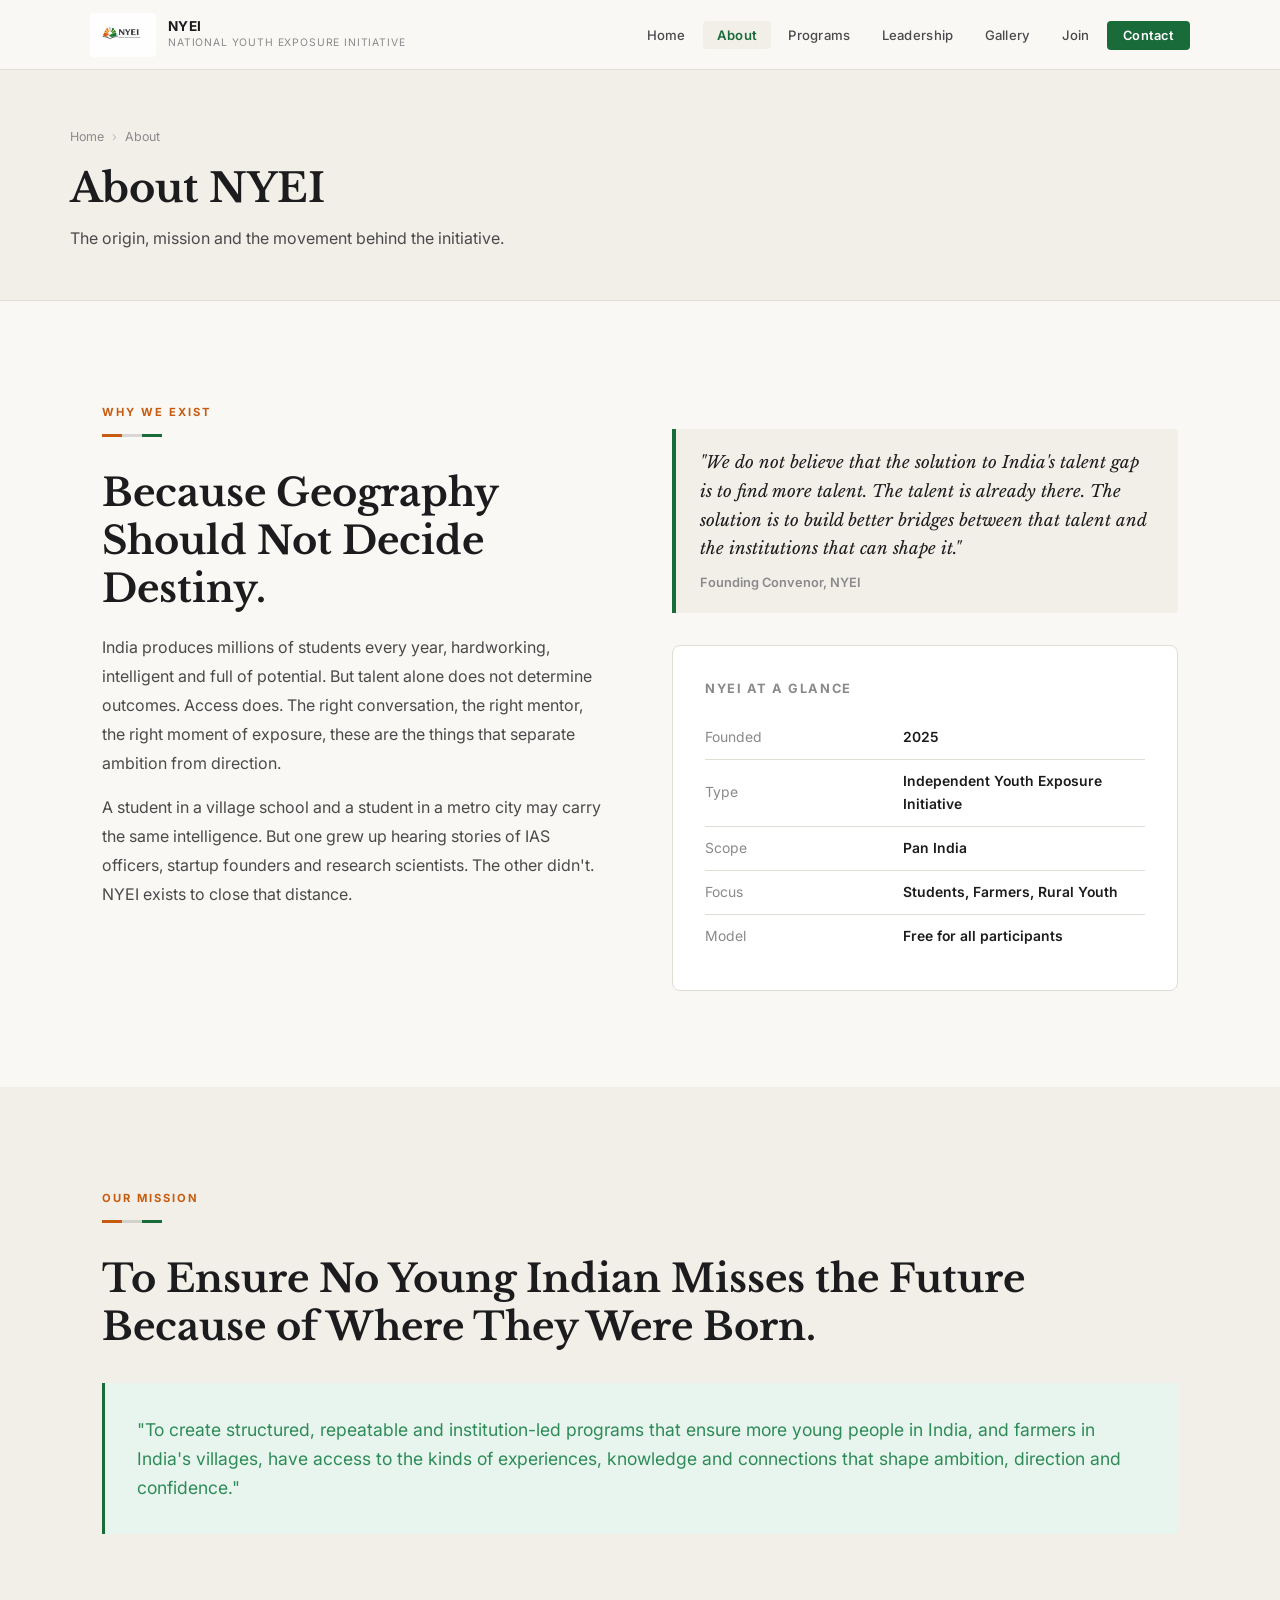
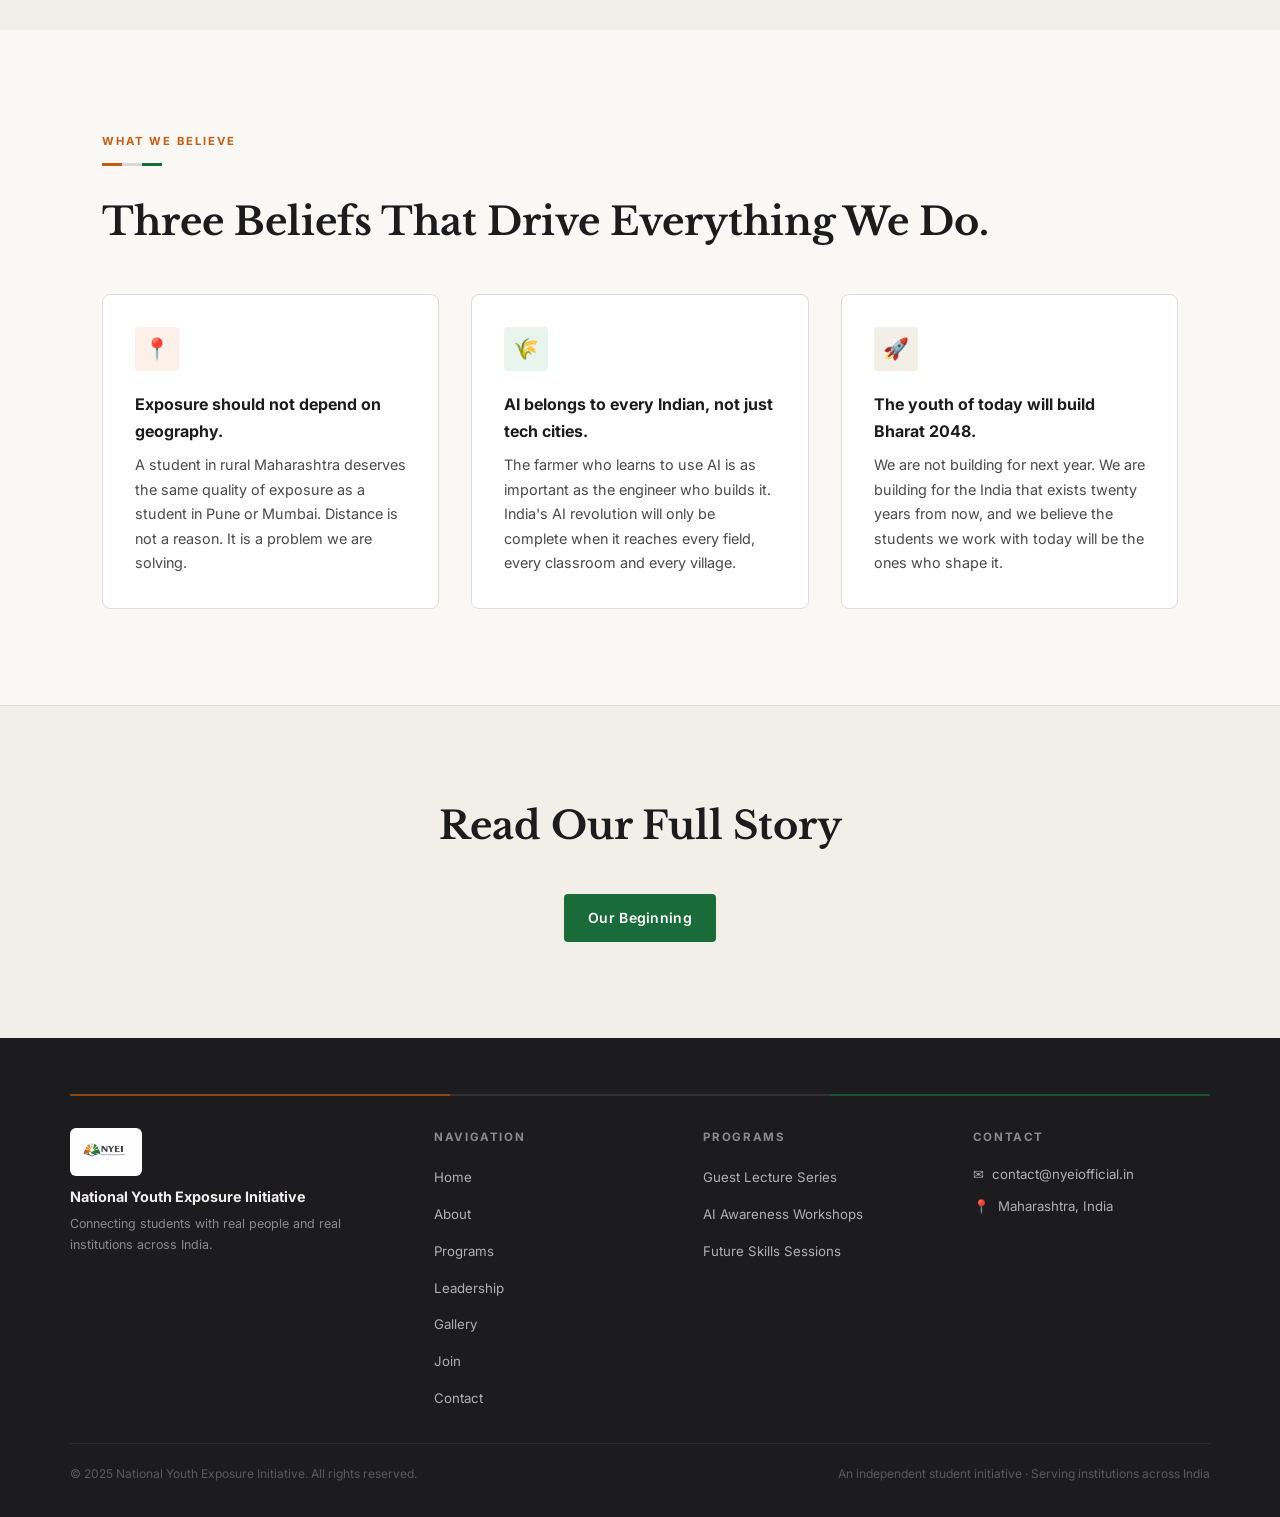
==== commit 9de0302d: "feat: comprehensive website overhaul, mobile responsiveness, and functional forms" ====
--- a/about.html
+++ b/about.html
@@ -4,9 +4,10 @@
 <head>
     <meta charset="UTF-8" />
     <meta name="viewport" content="width=device-width, initial-scale=1.0" />
-    <title>About NYEI — National Youth Exposure Initiative</title>
+    <title>About NYEI: Our Mission, Vision & Story | National Youth Exposure Initiative</title>
     <meta name="description"
-        content="Learn about NYEI's mission, origin, and the institutional framework behind the National Youth Exposure Initiative." />
+        content="NYEI exists because talent is everywhere in India but opportunity is not. Learn about our mission, founding philosophy and the vision driving India's youth forward." />
+    <meta name="keywords" content="about NYEI, youth exposure initiative India, youth mission India, NYEI mission" />
     <link rel="stylesheet" href="css/styles.css" />
     <link rel="icon" type="image/jpeg" href="assets/images/nyei-logo.jpg" />
     <link rel="apple-touch-icon" href="assets/images/nyei-logo.jpg" />
@@ -24,7 +25,7 @@
     <nav class="nav">
         <div class="nav-inner">
             <a href="index.html" class="nav-brand">
-                <img src="assets/images/nyei-logo.jpg" alt="NYEI Logo"
+                <img src="assets/images/nyei-logo.jpg" alt="NYEI Logo: National Youth Exposure Initiative India"
                     style="height:44px;width:auto;border-radius:4px;" />
                 <div class="nav-brand-text">
                     <span class="nav-brand-name">NYEI</span>
@@ -37,6 +38,7 @@
                 <li><a href="programs.html" class="nav-link">Programs</a></li>
                 <li><a href="leadership.html" class="nav-link">Leadership</a></li>
                 <li><a href="documentation.html" class="nav-link">Gallery</a></li>
+                <li><a href="contact.html#join-nyei" class="nav-link">Join</a></li>
                 <li><a href="contact.html" class="nav-link nav-cta">Contact</a></li>
             </ul>
             <button class="nav-mobile-toggle" aria-label="Toggle menu">
@@ -54,50 +56,31 @@
                 <span>About</span>
             </div>
             <h1 class="page-banner-title">About NYEI</h1>
-            <p class="page-banner-sub">The origin, mission, and institutional framework of the National Youth Exposure
-                Initiative.</p>
+            <p class="page-banner-sub">The origin, mission and the movement behind the initiative.</p>
         </div>
     </div>
 
-    <!-- Mission -->
+    <!-- Why We Exist -->
     <section class="section">
         <div class="container">
             <div style="display:grid;grid-template-columns:1fr 1fr;gap:4rem;align-items:start;">
                 <div>
-                    <span class="section-eyebrow">Our Mission</span>
+                    <span class="section-eyebrow">Why We Exist</span>
                     <div class="tricolor-bar"><span></span><span></span><span></span></div>
-                    <h2 class="section-title">Why NYEI Exists</h2>
+                    <h2 class="section-title">Because Geography Should Not Decide Destiny.</h2>
                     <div class="section-body">
                         <p>
-                            India produces millions of students every year. Many of them are talented, hardworking, and
-                            ambitious. But talent alone does not determine outcomes — access to the right environments
-                            does.
+                            India produces millions of students every year, hardworking, intelligent and full of potential. But talent alone does not determine outcomes. Access does. The right conversation, the right mentor, the right moment of exposure, these are the things that separate ambition from direction.
                         </p>
                         <p>
-                            NYEI was established to address a very specific gap: the institutional exposure gap. This is
-                            the difference between a student who has seen professional environments, spoken with
-                            practitioners, and visited research or government institutions — and one who hasn't.
+                            A student in a village school and a student in a metro city may carry the same intelligence. But one grew up hearing stories of IAS officers, startup founders and research scientists. The other didn't. NYEI exists to close that distance.
                         </p>
-                        <p>
-                            Our mission is to create structured, repeatable, and institution-led programs that ensure
-                            more young people in India have access to the kinds of experiences that shape ambition,
-                            direction, and confidence.
-                        </p>
-                    </div>
-                    <div style="margin-top:2rem;">
-                        <div class="info-box">
-                            <strong>Non-political &amp; Non-commercial:</strong> NYEI does not represent any political
-                            party, corporate brand, or commercial interest. It is an independent student initiative
-                            operating in an academically neutral capacity.
-                        </div>
                     </div>
                 </div>
                 <div>
                     <div class="pull-quote">
-                        <p>"We do not believe that the solution to India's talent gap is to find more talent. The talent
-                            is already there. The solution is to build better bridges between that talent and the
-                            institutions that can shape it."</p>
-                        <cite>— Founding Convenor, NYEI</cite>
+                        <p>"We do not believe that the solution to India's talent gap is to find more talent. The talent is already there. The solution is to build better bridges between that talent and the institutions that can shape it."</p>
+                        <cite>Founding Convenor, NYEI</cite>
                     </div>
                     <div class="card" style="margin-top:1.5rem;">
                         <div class="card-title"
@@ -109,29 +92,20 @@
                                 <td style="padding:0.6rem 0;color:var(--text-primary);font-weight:600;">2025</td>
                             </tr>
                             <tr style="border-bottom:1px solid var(--border-subtle);">
-                                <td style="padding:0.6rem 0;color:var(--text-muted);">Origin</td>
-                                <td style="padding:0.6rem 0;color:var(--text-primary);font-weight:600;">Latur,
-                                    Maharashtra, India</td>
-                            </tr>
-                            <tr style="border-bottom:1px solid var(--border-subtle);">
                                 <td style="padding:0.6rem 0;color:var(--text-muted);">Type</td>
-                                <td style="padding:0.6rem 0;color:var(--text-primary);font-weight:600;">Independent
-                                    Youth Exposure Initiative</td>
-                            </tr>
-                            <tr style="border-bottom:1px solid var(--border-subtle);">
-                                <td style="padding:0.6rem 0;color:var(--text-muted);">Focus Area</td>
-                                <td style="padding:0.6rem 0;color:var(--text-primary);font-weight:600;">Youth Exposure
-                                    &amp; Institutional Engagement</td>
+                                <td style="padding:0.6rem 0;color:var(--text-primary);font-weight:600;">Independent Youth Exposure Initiative</td>
+                            </tr>
+                            <tr style="border-bottom:1px solid var(--border-subtle);">
+                                <td style="padding:0.6rem 0;color:var(--text-muted);">Scope</td>
+                                <td style="padding:0.6rem 0;color:var(--text-primary);font-weight:600;">Pan India</td>
+                            </tr>
+                            <tr style="border-bottom:1px solid var(--border-subtle);">
+                                <td style="padding:0.6rem 0;color:var(--text-muted);">Focus</td>
+                                <td style="padding:0.6rem 0;color:var(--text-primary);font-weight:600;">Students, Farmers, Rural Youth</td>
                             </tr>
                             <tr>
-                                <td style="padding:0.6rem 0;color:var(--text-muted);">Nature</td>
-                                <td style="padding:0.6rem 0;color:var(--text-primary);font-weight:600;">Independent
-                                    Student Initiative</td>
-                            </tr>
-                            <tr>
-                                <td style="padding:0.6rem 0;color:var(--text-muted);">Operational Scope</td>
-                                <td style="padding:0.6rem 0;color:var(--text-primary);font-weight:600;">Serving
-                                    institutions across India</td>
+                                <td style="padding:0.6rem 0;color:var(--text-muted);">Model</td>
+                                <td style="padding:0.6rem 0;color:var(--text-primary);font-weight:600;">Free for all participants</td>
                             </tr>
                         </table>
                     </div>
@@ -140,94 +114,49 @@
         </div>
     </section>
 
-    <!-- The Exposure Gap Explained -->
+    <!-- Mission Statement -->
     <section class="section section-alt">
         <div class="container">
-            <span class="section-eyebrow">The Problem We Address</span>
+            <span class="section-eyebrow">Our Mission</span>
             <div class="tricolor-bar"><span></span><span></span><span></span></div>
-            <h2 class="section-title" style="margin-bottom:0.75rem;">Understanding the Exposure Gap</h2>
-            <p class="section-body" style="margin-bottom:3rem;">
-                The exposure gap is not about money, marks, or even school quality. It is about whether a student has
-                ever been inside a real institutional environment — a college campus, a corporate office, a research
-                lab, or a government building. Here's how it affects students:
-            </p>
+            <h2 class="section-title" style="margin-bottom:2rem;">To Ensure No Young Indian Misses the Future Because of Where They Were Born.</h2>
+            <div class="info-box" style="font-size: 1.1rem; padding: 2rem;">
+                "To create structured, repeatable and institution-led programs that ensure more young people in India, and farmers in India's villages, have access to the kinds of experiences, knowledge and connections that shape ambition, direction and confidence."
+            </div>
+        </div>
+    </section>
+
+    <!-- What We Believe -->
+    <section class="section">
+        <div class="container">
+            <span class="section-eyebrow">What We Believe</span>
+            <div class="tricolor-bar"><span></span><span></span><span></span></div>
+            <h2 class="section-title" style="margin-bottom:3rem;">Three Beliefs That Drive Everything We Do.</h2>
             <div class="grid-3">
                 <div class="card">
-                    <div class="card-icon card-icon-saffron">🎯</div>
-                    <div class="card-title">Unclear Career Direction</div>
-                    <p class="card-text">Students who have never met a doctor, engineer, or researcher outside a
-                        textbook have no real model for what these careers look like day to day. This makes goal-setting
-                        vague and motivation fragile.</p>
+                    <div class="card-icon card-icon-saffron">📍</div>
+                    <div class="card-title">Exposure should not depend on geography.</div>
+                    <p class="card-text">A student in rural Maharashtra deserves the same quality of exposure as a student in Pune or Mumbai. Distance is not a reason. It is a problem we are solving.</p>
                 </div>
                 <div class="card">
-                    <div class="card-icon card-icon-neutral">🔗</div>
-                    <div class="card-title">Absence of Professional Networks</div>
-                    <p class="card-text">Networking is not just for adults. A student who has spoken with a professor or
-                        attended a seminar has already started building connections that classmates without exposure
-                        simply don't have.</p>
+                    <div class="card-icon card-icon-green">🌾</div>
+                    <div class="card-title">AI belongs to every Indian, not just tech cities.</div>
+                    <p class="card-text">The farmer who learns to use AI is as important as the engineer who builds it. India's AI revolution will only be complete when it reaches every field, every classroom and every village.</p>
                 </div>
                 <div class="card">
-                    <div class="card-icon card-icon-green">💡</div>
-                    <div class="card-title">Limited Awareness of Pathways</div>
-                    <p class="card-text">Many students don't know that certain colleges, scholarships, or career options
-                        even exist. Exposure programs put these pathways on their mental map — so they can begin
-                        planning toward them.</p>
-                </div>
-            </div>
-        </div>
-    </section>
-
-    <!-- How We Work -->
-    <section class="section">
-        <div class="container">
-            <span class="section-eyebrow">How We Work</span>
-            <div class="tricolor-bar"><span></span><span></span><span></span></div>
-            <h2 class="section-title" style="margin-bottom:0.75rem;">Our Approach</h2>
-            <p class="section-body" style="margin-bottom:2.5rem;">We believe good exposure changes the way students see
-                their future. Here is how we make that happen.</p>
-            <div id="accordion" style="border-top:1px solid var(--border-subtle);max-width:720px;">
-                <div class="accordion-item">
-                    <button class="accordion-trigger" aria-expanded="false" aria-controls="acc1">
-                        We go to institutions, not the other way around
-                        <span class="acc-icon">+</span>
-                    </button>
-                    <div class="accordion-body" id="acc1">
-                        NYEI reaches out to schools and colleges directly. Every program is set up with the
-                        institution's head before it begins. Students do not have to find us — we come to them.
-                    </div>
-                </div>
-                <div class="accordion-item">
-                    <button class="accordion-trigger" aria-expanded="false" aria-controls="acc2">
-                        Every session has a clear purpose
-                        <span class="acc-icon">+</span>
-                    </button>
-                    <div class="accordion-body" id="acc2">
-                        We do not run informal events or one-time talks with no follow-through. Each program has a clear
-                        topic, an experienced speaker or facilitator, and a simple agenda that students can follow and
-                        learn from.
-                    </div>
-                </div>
-                <div class="accordion-item">
-                    <button class="accordion-trigger" aria-expanded="false" aria-controls="acc3">
-                        All programs are free
-                        <span class="acc-icon">+</span>
-                    </button>
-                    <div class="accordion-body" id="acc3">
-                        NYEI does not charge students or institutions to participate. Every program we run is completely
-                        free. We believe cost should never come between a student and a meaningful experience.
-                    </div>
-                </div>
-                <div class="accordion-item">
-                    <button class="accordion-trigger" aria-expanded="false" aria-controls="acc4">
-                        We stay neutral
-                        <span class="acc-icon">+</span>
-                    </button>
-                    <div class="accordion-body" id="acc4">
-                        NYEI does not promote any political party, brand, or ideology. Speakers are chosen for their
-                        real-world experience and their ability to connect with students — nothing else.
-                    </div>
-                </div>
-            </div>
+                    <div class="card-icon card-icon-neutral">🚀</div>
+                    <div class="card-title">The youth of today will build Bharat 2048.</div>
+                    <p class="card-text">We are not building for next year. We are building for the India that exists twenty years from now, and we believe the students we work with today will be the ones who shape it.</p>
+                </div>
+            </div>
+        </div>
+    </section>
+
+    <!-- Bottom CTA -->
+    <section class="section section-alt" style="border-top:1px solid var(--border-subtle);">
+        <div class="container" style="text-align:center;">
+            <h2 class="section-title">Read Our Full Story</h2>
+            <a href="our-beginning.html" class="btn btn-primary" style="margin-top: 1.5rem;">Our Beginning</a>
         </div>
     </section>
 
@@ -237,10 +166,9 @@
             <div class="footer-tricolor"><span></span><span></span><span></span></div>
             <div class="footer-top">
                 <div>
-                    <img src="assets/images/nyei-logo.jpg" alt="NYEI Logo" style="height:48px;width:auto;border-radius:6px;margin-bottom:0.75rem;display:block;" />
+                    <img src="assets/images/nyei-logo.jpg" alt="NYEI Logo: National Youth Exposure Initiative India" style="height:48px;width:auto;border-radius:6px;margin-bottom:0.75rem;display:block;" />
                     <div class="footer-brand-name">National Youth Exposure Initiative</div>
-                    <p class="footer-brand-desc">Connecting students with real people and real institutions across
-                        India.</p>
+                    <p class="footer-brand-desc">Connecting students with real people and real institutions across India.</p>
                 </div>
                 <div>
                     <div class="footer-col-title">Navigation</div>
@@ -250,6 +178,7 @@
                         <li><a href="programs.html" class="footer-link">Programs</a></li>
                         <li><a href="leadership.html" class="footer-link">Leadership</a></li>
                         <li><a href="documentation.html" class="footer-link">Gallery</a></li>
+                        <li><a href="contact.html#join-nyei" class="footer-link">Join</a></li>
                         <li><a href="contact.html" class="footer-link">Contact</a></li>
                     </ul>
                 </div>
@@ -269,7 +198,7 @@
                     </div>
                     <div class="footer-contact-item">
                         <span>📍</span>
-                        <span>Latur, Maharashtra, India</span>
+                        <span>Maharashtra, India</span>
                     </div>
                 </div>
             </div>
@@ -287,5 +216,3 @@
 </body>
 
 </html>
-
-
--- a/css/styles.css
+++ b/css/styles.css
@@ -1,1793 +1,2019 @@
-/* =========================================
-   NYEI — National Youth Exposure Initiative
-   Main Stylesheet
-   ========================================= */
-
-/* --- Google Fonts --- */
-@import url('https://fonts.googleapis.com/css2?family=Inter:wght@300;400;500;600;700&family=Libre+Baskerville:ital,wght@0,400;0,700;1,400&display=swap');
-
-/* --- CSS Custom Properties --- */
-:root {
-  /* Colors */
-  --bg-primary: #FAF8F4;
-  --bg-secondary: #F2EFE8;
-  --bg-card: #FFFFFF;
-  --text-primary: #1C1C1E;
-  --text-secondary: #4A4A4C;
-  --text-muted: #8A8A8D;
-  --accent-saffron: #C75B0F;
-  --accent-saffron-lt: #E8854A;
-  --accent-green: #1A6B3A;
-  --accent-green-lt: #2E8B57;
-  --border-subtle: #E0DDD5;
-  --border-medium: #C8C5BC;
-  --white: #FFFFFF;
-
-  /* Typography */
-  --font-body: 'Inter', -apple-system, BlinkMacSystemFont, sans-serif;
-  --font-serif: 'Libre Baskerville', Georgia, serif;
-
-  /* Spacing */
-  --space-xs: 0.5rem;
-  --space-sm: 1rem;
-  --space-md: 2rem;
-  --space-lg: 3.5rem;
-  --space-xl: 6rem;
-
-  /* Layout */
-  --max-width: 1140px;
-  --nav-h: 70px;
-  --radius-sm: 4px;
-  --radius-md: 8px;
-
-  /* Transitions */
-  --trans-fast: 0.15s ease;
-  --trans-base: 0.25s ease;
-}
-
-/* --- Reset & Base --- */
-*,
-*::before,
-*::after {
-  box-sizing: border-box;
-  margin: 0;
-  padding: 0;
-}
-
-html {
-  scroll-behavior: smooth;
-  font-size: 16px;
-}
-
-body {
-  font-family: var(--font-body);
-  background-color: var(--bg-primary);
-  color: var(--text-primary);
-  line-height: 1.7;
-  -webkit-font-smoothing: antialiased;
-}
-
-img {
-  max-width: 100%;
-  height: auto;
-  display: block;
-}
-
-a {
-  color: inherit;
-  text-decoration: none;
-  transition: color var(--trans-fast);
-}
-
-ul,
-ol {
-  list-style: none;
-}
-
-/* --- Preloader --- */
-#preloader {
-  position: fixed;
-  inset: 0;
-  background: var(--bg-primary);
-  display: flex;
-  align-items: center;
-  justify-content: center;
-  z-index: 9999;
-  transition: opacity 0.4s ease, visibility 0.4s ease;
-}
-
-#preloader.hidden {
-  opacity: 0;
-  visibility: hidden;
-}
-
-.preloader-inner {
-  display: flex;
-  flex-direction: column;
-  align-items: center;
-  gap: 1rem;
-}
-
-.preloader-emblem {
-  width: 48px;
-  height: 48px;
-  border: 3px solid var(--border-subtle);
-  border-top-color: var(--accent-saffron);
-  border-radius: 50%;
-  animation: spin 0.8s linear infinite;
-}
-
-.preloader-text {
-  font-size: 0.75rem;
-  letter-spacing: 0.15em;
-  color: var(--text-muted);
-  text-transform: uppercase;
-  font-weight: 500;
-}
-
-@keyframes spin {
-  to {
-    transform: rotate(360deg);
-  }
-}
-
-/* --- Navigation --- */
-.nav {
-  position: sticky;
-  top: 0;
-  z-index: 100;
-  background: rgba(250, 248, 244, 0.96);
-  backdrop-filter: blur(8px);
-  border-bottom: 1px solid var(--border-subtle);
-  height: var(--nav-h);
-}
-
-.nav-inner {
-  max-width: var(--max-width);
-  margin: 0 auto;
-  padding: 0 var(--space-md);
-  height: 100%;
-  display: flex;
-  align-items: center;
-  justify-content: space-between;
-}
-
-.nav-brand {
-  display: flex;
-  align-items: center;
-  gap: 0.75rem;
-}
-
-.nav-logo-mark {
-  width: 38px;
-  height: 38px;
-  background: var(--accent-green);
-  border-radius: var(--radius-sm);
-  display: flex;
-  align-items: center;
-  justify-content: center;
-  color: var(--white);
-  font-size: 1rem;
-  font-weight: 700;
-  font-family: var(--font-serif);
-  flex-shrink: 0;
-}
-
-.nav-brand-text {
-  display: flex;
-  flex-direction: column;
-}
-
-.nav-brand-name {
-  font-size: 0.85rem;
-  font-weight: 700;
-  color: var(--text-primary);
-  letter-spacing: 0.02em;
-  line-height: 1.2;
-}
-
-.nav-brand-sub {
-  font-size: 0.65rem;
-  color: var(--text-muted);
-  letter-spacing: 0.08em;
-  text-transform: uppercase;
-}
-
-.nav-links {
-  display: flex;
-  align-items: center;
-  gap: 0.25rem;
-}
-
-.nav-link {
-  padding: 0.4rem 0.85rem;
-  font-size: 0.82rem;
-  font-weight: 500;
-  color: var(--text-secondary);
-  border-radius: var(--radius-sm);
-  letter-spacing: 0.02em;
-  transition: background var(--trans-fast), color var(--trans-fast);
-}
-
-.nav-link:hover,
-.nav-link.active {
-  color: var(--text-primary);
-  background: var(--bg-secondary);
-}
-
-.nav-link.active {
-  color: var(--accent-green);
-  font-weight: 600;
-}
-
-.nav-cta {
-  padding: 0.45rem 1rem;
-  background: var(--accent-green);
-  color: var(--white) !important;
-  border-radius: var(--radius-sm);
-  font-size: 0.8rem;
-  font-weight: 600;
-  transition: background var(--trans-fast) !important;
-}
-
-.nav-cta:hover {
-  background: var(--accent-green-lt) !important;
-}
-
-.nav-mobile-toggle {
-  display: none;
-  flex-direction: column;
-  gap: 5px;
-  cursor: pointer;
-  padding: 4px;
-}
-
-.nav-mobile-toggle span {
-  width: 22px;
-  height: 2px;
-  background: var(--text-primary);
-  border-radius: 2px;
-  transition: var(--trans-base);
-}
-
-/* --- Page Banner (inner pages) --- */
-.page-banner {
-  background: var(--bg-secondary);
-  border-bottom: 1px solid var(--border-subtle);
-  padding: 3.5rem var(--space-md) 3rem;
-}
-
-.page-banner-inner {
-  max-width: var(--max-width);
-  margin: 0 auto;
-}
-
-.breadcrumb {
-  display: flex;
-  align-items: center;
-  gap: 0.5rem;
-  font-size: 0.78rem;
-  color: var(--text-muted);
-  margin-bottom: 1rem;
-}
-
-.breadcrumb a:hover {
-  color: var(--accent-green);
-}
-
-.breadcrumb-sep {
-  opacity: 0.5;
-}
-
-.page-banner-title {
-  font-family: var(--font-serif);
-  font-size: clamp(1.8rem, 3.5vw, 2.5rem);
-  font-weight: 700;
-  color: var(--text-primary);
-  line-height: 1.25;
-  margin-bottom: 0.75rem;
-}
-
-.page-banner-sub {
-  font-size: 1rem;
-  color: var(--text-secondary);
-  max-width: 560px;
-}
-
-/* --- Container --- */
-.container {
-  max-width: var(--max-width);
-  margin: 0 auto;
-  padding: 0 var(--space-md);
-}
-
-/* --- Sections --- */
-.section {
-  padding: var(--space-xl) var(--space-md);
-}
-
-.section-sm {
-  padding: var(--space-lg) var(--space-md);
-}
-
-.section-alt {
-  background: var(--bg-secondary);
-}
-
-.section-eyebrow {
-  display: inline-block;
-  font-size: 0.7rem;
-  font-weight: 700;
-  letter-spacing: 0.18em;
-  text-transform: uppercase;
-  color: var(--accent-saffron);
-  margin-bottom: 0.75rem;
-}
-
-.section-title {
-  font-family: var(--font-serif);
-  font-size: clamp(1.6rem, 3vw, 2.4rem);
-  font-weight: 700;
-  line-height: 1.25;
-  color: var(--text-primary);
-  margin-bottom: 1.25rem;
-}
-
-.section-title em {
-  font-style: italic;
-  color: var(--accent-green);
-}
-
-.section-body {
-  font-size: 1rem;
-  color: var(--text-secondary);
-  max-width: 620px;
-  line-height: 1.8;
-}
-
-.section-body p+p {
-  margin-top: 1rem;
-}
-
-/* --- Tricolor Divider --- */
-.tricolor-bar {
-  display: flex;
-  height: 3px;
-  width: 60px;
-  gap: 0;
-  margin-bottom: 2rem;
-}
-
-.tricolor-bar span:nth-child(1) {
-  flex: 1;
-  background: var(--accent-saffron);
-}
-
-.tricolor-bar span:nth-child(2) {
-  flex: 1;
-  background: var(--text-muted);
-  opacity: 0.3;
-}
-
-.tricolor-bar span:nth-child(3) {
-  flex: 1;
-  background: var(--accent-green);
-}
-
-/* --- Cards --- */
-.card {
-  background: var(--bg-card);
-  border: 1px solid var(--border-subtle);
-  border-radius: var(--radius-md);
-  padding: var(--space-md);
-  transition: box-shadow var(--trans-base), border-color var(--trans-base);
-}
-
-.card:hover {
-  box-shadow: 0 4px 20px rgba(0, 0, 0, 0.07);
-  border-color: var(--border-medium);
-}
-
-.card-icon {
-  width: 44px;
-  height: 44px;
-  border-radius: var(--radius-sm);
-  display: flex;
-  align-items: center;
-  justify-content: center;
-  margin-bottom: 1.25rem;
-  font-size: 1.3rem;
-}
-
-.card-icon-saffron {
-  background: #FDF0E8;
-  color: var(--accent-saffron);
-}
-
-.card-icon-green {
-  background: #E8F5EE;
-  color: var(--accent-green);
-}
-
-.card-icon-neutral {
-  background: var(--bg-secondary);
-  color: var(--text-secondary);
-}
-
-.card-title {
-  font-size: 1rem;
-  font-weight: 700;
-  color: var(--text-primary);
-  margin-bottom: 0.5rem;
-}
-
-.card-text {
-  font-size: 0.9rem;
-  color: var(--text-secondary);
-  line-height: 1.7;
-}
-
-/* --- Grid Layouts --- */
-.grid-2 {
-  display: grid;
-  grid-template-columns: 1fr 1fr;
-  gap: var(--space-md);
-}
-
-.grid-3 {
-  display: grid;
-  grid-template-columns: repeat(3, 1fr);
-  gap: var(--space-md);
-}
-
-.grid-4 {
-  display: grid;
-  grid-template-columns: repeat(4, 1fr);
-  gap: var(--space-md);
-}
-
-/* --- Buttons --- */
-.btn {
-  display: inline-flex;
-  align-items: center;
-  gap: 0.5rem;
-  padding: 0.75rem 1.5rem;
-  border-radius: var(--radius-sm);
-  font-size: 0.875rem;
-  font-weight: 600;
-  cursor: pointer;
-  border: none;
-  transition: var(--trans-base);
-  font-family: var(--font-body);
-  letter-spacing: 0.02em;
-}
-
-.btn-primary {
-  background: var(--accent-green);
-  color: var(--white);
-}
-
-.btn-primary:hover {
-  background: var(--accent-green-lt);
-}
-
-.btn-outline {
-  background: transparent;
-  color: var(--accent-green);
-  border: 1.5px solid var(--accent-green);
-}
-
-.btn-outline:hover {
-  background: var(--accent-green);
-  color: var(--white);
-}
-
-.btn-sm {
-  padding: 0.55rem 1.1rem;
-  font-size: 0.8rem;
-}
-
-/* --- Tag / Badge --- */
-.tag {
-  display: inline-block;
-  padding: 0.2rem 0.65rem;
-  font-size: 0.7rem;
-  font-weight: 600;
-  letter-spacing: 0.06em;
-  text-transform: uppercase;
-  border-radius: 2px;
-}
-
-.tag-saffron {
-  background: #FDF0E8;
-  color: var(--accent-saffron);
-}
-
-.tag-green {
-  background: #E8F5EE;
-  color: var(--accent-green);
-}
-
-.tag-neutral {
-  background: var(--bg-secondary);
-  color: var(--text-muted);
-}
-
-/* --- Quote Block --- */
-.pull-quote {
-  border-left: 3px solid var(--accent-saffron);
-  padding: 1rem 1.5rem;
-  margin: 2rem 0;
-  background: #FDF5EE;
-  border-radius: 0 var(--radius-sm) var(--radius-sm) 0;
-}
-
-.pull-quote p {
-  font-family: var(--font-serif);
-  font-size: 1.05rem;
-  font-style: italic;
-  color: var(--text-primary);
-  line-height: 1.75;
-}
-
-.pull-quote cite {
-  display: block;
-  margin-top: 0.5rem;
-  font-size: 0.8rem;
-  font-style: normal;
-  color: var(--text-muted);
-  font-weight: 600;
-}
-
-/* --- Stat Block --- */
-.stat-block {
-  padding: 1.5rem;
-  border: 1px solid var(--border-subtle);
-  border-top: 3px solid var(--accent-green);
-  background: var(--bg-card);
-  border-radius: 0 0 var(--radius-md) var(--radius-md);
-}
-
-.stat-number {
-  font-family: var(--font-serif);
-  font-size: 2.4rem;
-  font-weight: 700;
-  color: var(--accent-green);
-  line-height: 1;
-}
-
-.stat-label {
-  font-size: 0.82rem;
-  color: var(--text-muted);
-  margin-top: 0.35rem;
-  font-weight: 500;
-}
-
-/* --- Accordion --- */
-.accordion-item {
-  border-bottom: 1px solid var(--border-subtle);
-}
-
-.accordion-trigger {
-  width: 100%;
-  display: flex;
-  align-items: center;
-  justify-content: space-between;
-  padding: 1.25rem 0;
-  background: none;
-  border: none;
-  cursor: pointer;
-  font-family: var(--font-body);
-  font-size: 0.95rem;
-  font-weight: 600;
-  color: var(--text-primary);
-  text-align: left;
-  gap: 1rem;
-}
-
-.accordion-trigger .acc-icon {
-  width: 22px;
-  height: 22px;
-  border-radius: 50%;
-  border: 1.5px solid var(--border-medium);
-  display: flex;
-  align-items: center;
-  justify-content: center;
-  font-size: 0.85rem;
-  flex-shrink: 0;
-  transition: var(--trans-base);
-  color: var(--text-muted);
-}
-
-.accordion-trigger[aria-expanded="true"] .acc-icon {
-  background: var(--accent-green);
-  border-color: var(--accent-green);
-  color: white;
-  transform: rotate(45deg);
-}
-
-.accordion-body {
-  display: none;
-  padding: 0 0 1.25rem;
-  font-size: 0.9rem;
-  color: var(--text-secondary);
-  line-height: 1.75;
-}
-
-.accordion-body.open {
-  display: block;
-}
-
-/* --- Form Elements --- */
-.form-group {
-  margin-bottom: 1.25rem;
-}
-
-.form-label {
-  display: block;
-  font-size: 0.82rem;
-  font-weight: 600;
-  color: var(--text-secondary);
-  margin-bottom: 0.4rem;
-  letter-spacing: 0.02em;
-}
-
-.form-control {
-  width: 100%;
-  padding: 0.7rem 1rem;
-  border: 1.5px solid var(--border-subtle);
-  border-radius: var(--radius-sm);
-  background: var(--bg-card);
-  font-family: var(--font-body);
-  font-size: 0.9rem;
-  color: var(--text-primary);
-  transition: border-color var(--trans-fast);
-  outline: none;
-}
-
-.form-control:focus {
-  border-color: var(--accent-green);
-}
-
-textarea.form-control {
-  resize: vertical;
-  min-height: 120px;
-}
-
-select.form-control {
-  appearance: none;
-  cursor: pointer;
-}
-
-/* --- Footer --- */
-footer {
-  background: #1C1C1E;
-  color: #D1D1D3;
-  padding: var(--space-lg) var(--space-md) var(--space-md);
-}
-
-.footer-inner {
-  max-width: var(--max-width);
-  margin: 0 auto;
-}
-
-.footer-top {
-  display: grid;
-  grid-template-columns: 1.4fr 1fr 1fr 1fr;
-  gap: var(--space-md);
-  padding-bottom: var(--space-md);
-  border-bottom: 1px solid rgba(255, 255, 255, 0.08);
-}
-
-.footer-brand-mark {
-  margin-bottom: 1rem;
-}
-
-.footer-brand-mark img {
-  height: 44px;
-  width: auto;
-  display: block;
-  background: white;
-  border-radius: 4px;
-  padding: 3px 6px;
-}
-
-.footer-brand-name {
-  font-size: 0.9rem;
-  font-weight: 700;
-  color: #F0EFEC;
-  margin-bottom: 0.3rem;
-  line-height: 1.3;
-}
-
-.footer-brand-desc {
-  font-size: 0.78rem;
-  color: #8A8A8D;
-  line-height: 1.65;
-  margin-top: 0.5rem;
-}
-
-.footer-col-title {
-  font-size: 0.72rem;
-  font-weight: 700;
-  letter-spacing: 0.14em;
-  text-transform: uppercase;
-  color: #8A8A8D;
-  margin-bottom: 1rem;
-}
-
-.footer-links {
-  display: flex;
-  flex-direction: column;
-  gap: 0.6rem;
-}
-
-.footer-link {
-  font-size: 0.83rem;
-  color: #B0B0B3;
-  transition: color var(--trans-fast);
-}
-
-.footer-link:hover {
-  color: #F0EFEC;
-}
-
-.footer-contact-item {
-  display: flex;
-  align-items: flex-start;
-  gap: 0.5rem;
-  font-size: 0.83rem;
-  color: #B0B0B3;
-  margin-bottom: 0.6rem;
-}
-
-.footer-contact-item span {
-  flex-shrink: 0;
-}
-
-.footer-bottom {
-  display: flex;
-  align-items: center;
-  justify-content: space-between;
-  padding-top: 1.25rem;
-  flex-wrap: wrap;
-  gap: 0.5rem;
-}
-
-.footer-bottom-left {
-  font-size: 0.75rem;
-  color: #5A5A5D;
-}
-
-.footer-bottom-right {
-  font-size: 0.75rem;
-  color: #5A5A5D;
-  text-align: right;
-}
-
-.footer-tricolor {
-  display: flex;
-  height: 2px;
-  margin-bottom: 2rem;
-  gap: 0;
-  border-radius: 2px;
-  overflow: hidden;
-}
-
-.footer-tricolor span:nth-child(1) {
-  flex: 1;
-  background: var(--accent-saffron);
-  opacity: 0.7;
-}
-
-.footer-tricolor span:nth-child(2) {
-  flex: 1;
-  background: #888;
-  opacity: 0.2;
-}
-
-.footer-tricolor span:nth-child(3) {
-  flex: 1;
-  background: var(--accent-green);
-  opacity: 0.7;
-}
-
-/* --- Hero (Home) --- */
-.hero {
-  background: var(--bg-primary);
-  padding: 5.5rem var(--space-md) 5rem;
-  text-align: center;
-  border-bottom: 1px solid var(--border-subtle);
-  position: relative;
-  overflow: hidden;
-}
-
-.hero::before {
-  content: '';
-  position: absolute;
-  top: 0;
-  left: 0;
-  right: 0;
-  height: 3px;
-  background: linear-gradient(90deg, var(--accent-saffron) 33.33%, transparent 33.33% 66.66%, var(--accent-green) 66.66%);
-}
-
-.hero-emblem {
-  display: flex;
-  align-items: center;
-  justify-content: center;
-  margin: 0 auto 1.75rem;
-}
-
-.hero-emblem img {
-  height: 110px;
-  width: auto;
-  display: block;
-}
-
-.hero-eyebrow {
-  font-size: 0.7rem;
-  font-weight: 700;
-  letter-spacing: 0.2em;
-  text-transform: uppercase;
-  color: var(--accent-saffron);
-  margin-bottom: 0.75rem;
-}
-
-.hero-title {
-  font-family: var(--font-serif);
-  font-size: clamp(2rem, 4.5vw, 3.2rem);
-  font-weight: 700;
-  color: var(--text-primary);
-  line-height: 1.18;
-  margin-bottom: 0.9rem;
-  max-width: 760px;
-  margin-left: auto;
-  margin-right: auto;
-}
-
-.hero-subtitle {
-  font-size: 1rem;
-  font-weight: 500;
-  color: var(--text-muted);
-  letter-spacing: 0.08em;
-  text-transform: uppercase;
-  margin-bottom: 1.5rem;
-}
-
-.hero-divider {
-  display: flex;
-  align-items: center;
-  justify-content: center;
-  gap: 0.5rem;
-  margin-bottom: 1.5rem;
-}
-
-.hero-divider-line {
-  height: 1px;
-  width: 40px;
-  background: var(--border-medium);
-}
-
-.hero-body {
-  font-size: 1rem;
-  color: var(--text-secondary);
-  max-width: 580px;
-  margin: 0 auto 2.25rem;
-  line-height: 1.8;
-}
-
-.hero-actions {
-  display: flex;
-  align-items: center;
-  justify-content: center;
-  gap: 1rem;
-  flex-wrap: wrap;
-}
-
-.hero-note {
-  margin-top: 3rem;
-  padding-top: 2rem;
-  border-top: 1px solid var(--border-subtle);
-  font-size: 0.75rem;
-  color: var(--text-muted);
-  letter-spacing: 0.06em;
-}
-
-/* --- Exposure Section --- */
-.exposure-section {
-  display: grid;
-  grid-template-columns: 1fr 1fr;
-  gap: 4rem;
-  align-items: center;
-}
-
-.exposure-visual {
-  background: var(--bg-secondary);
-  border: 1px solid var(--border-subtle);
-  border-radius: var(--radius-md);
-  padding: 2.5rem;
-  position: relative;
-}
-
-.exposure-visual::before {
-  content: '"';
-  position: absolute;
-  top: -0.75rem;
-  left: 1.5rem;
-  font-size: 5rem;
-  color: var(--accent-saffron);
-  font-family: var(--font-serif);
-  line-height: 1;
-  opacity: 0.3;
-}
-
-.exposure-visual p {
-  font-family: var(--font-serif);
-  font-size: 1.15rem;
-  font-style: italic;
-  color: var(--text-primary);
-  line-height: 1.75;
-  position: relative;
-  z-index: 1;
-}
-
-.compare-row {
-  display: flex;
-  align-items: stretch;
-  gap: 0;
-  border: 1px solid var(--border-subtle);
-  border-radius: var(--radius-sm);
-  overflow: hidden;
-  margin-top: 1.5rem;
-}
-
-.compare-col {
-  flex: 1;
-  padding: 1rem;
-  font-size: 0.82rem;
-  line-height: 1.6;
-}
-
-.compare-col strong {
-  display: block;
-  font-size: 0.7rem;
-  font-weight: 700;
-  letter-spacing: 0.1em;
-  text-transform: uppercase;
-  margin-bottom: 0.5rem;
-}
-
-.compare-col:first-child {
-  background: #FDF0E8;
-  color: var(--accent-saffron);
-  border-right: 1px solid var(--border-subtle);
-}
-
-.compare-col:first-child strong {
-  color: var(--accent-saffron);
-}
-
-.compare-col:last-child {
-  background: #E8F5EE;
-  color: var(--accent-green);
-}
-
-.compare-col:last-child strong {
-  color: var(--accent-green);
-}
-
-/* --- Programs Grid --- */
-.program-card {
-  display: flex;
-  flex-direction: column;
-}
-
-.program-card-header {
-  padding: 1.5rem;
-  background: var(--bg-secondary);
-  border-radius: var(--radius-md) var(--radius-md) 0 0;
-  border: 1px solid var(--border-subtle);
-  border-bottom: none;
-}
-
-.program-card-body {
-  flex: 1;
-  padding: 1.5rem;
-  background: var(--bg-card);
-  border: 1px solid var(--border-subtle);
-  border-top: none;
-  border-radius: 0 0 var(--radius-md) var(--radius-md);
-}
-
-.program-card-num {
-  font-family: var(--font-serif);
-  font-size: 2rem;
-  font-weight: 700;
-  color: var(--border-medium);
-  margin-bottom: 0.75rem;
-}
-
-.program-card-title {
-  font-size: 1rem;
-  font-weight: 700;
-  color: var(--text-primary);
-  margin-bottom: 0.25rem;
-}
-
-.program-card-cat {
-  font-size: 0.72rem;
-  font-weight: 600;
-  letter-spacing: 0.1em;
-  text-transform: uppercase;
-  color: var(--accent-saffron);
-}
-
-.program-feature {
-  display: flex;
-  align-items: flex-start;
-  gap: 0.6rem;
-  font-size: 0.88rem;
-  color: var(--text-secondary);
-  padding: 0.4rem 0;
-  border-bottom: 1px solid var(--bg-secondary);
-}
-
-.program-feature:last-child {
-  border-bottom: none;
-}
-
-.program-feature-dot {
-  width: 5px;
-  height: 5px;
-  border-radius: 50%;
-  background: var(--accent-green);
-  margin-top: 0.55rem;
-  flex-shrink: 0;
-}
-
-/* --- Leadership --- */
-.leader-card {
-  background: var(--bg-card);
-  border: 1px solid var(--border-subtle);
-  border-radius: var(--radius-md);
-  overflow: hidden;
-}
-
-.leader-card-header {
-  background: var(--bg-secondary);
-  padding: 2rem;
-  display: flex;
-  align-items: center;
-  gap: 1.25rem;
-}
-
-.leader-avatar {
-  width: 72px;
-  height: 72px;
-  border-radius: 50%;
-  border: 3px solid var(--border-subtle);
-  overflow: hidden;
-  flex-shrink: 0;
-  background: var(--bg-primary);
-  display: flex;
-  align-items: center;
-  justify-content: center;
-  font-family: var(--font-serif);
-  font-size: 1.6rem;
-  font-weight: 700;
-  color: var(--accent-green);
-}
-
-.leader-name {
-  font-size: 1rem;
-  font-weight: 700;
-  color: var(--text-primary);
-  margin-bottom: 0.2rem;
-}
-
-.leader-designation {
-  font-size: 0.8rem;
-  color: var(--accent-saffron);
-  font-weight: 600;
-}
-
-.leader-org {
-  font-size: 0.76rem;
-  color: var(--text-muted);
-  margin-top: 0.15rem;
-}
-
-.leader-card-body {
-  padding: 1.5rem 2rem;
-}
-
-.leader-bio {
-  font-size: 0.88rem;
-  color: var(--text-secondary);
-  line-height: 1.75;
-}
-
-/* --- Founder Section --- */
-.founder-section {
-  display: grid;
-  grid-template-columns: 1fr 360px;
-  gap: 4rem;
-  align-items: flex-start;
-}
-
-.founder-message {
-  font-size: 0.95rem;
-  color: var(--text-secondary);
-  line-height: 1.85;
-}
-
-.founder-message p+p {
-  margin-top: 1rem;
-}
-
-.founder-signature {
-  margin-top: 1.5rem;
-  padding-top: 1.5rem;
-  border-top: 1px solid var(--border-subtle);
-}
-
-.founder-sig-name {
-  font-size: 1rem;
-  font-weight: 700;
-  color: var(--text-primary);
-}
-
-.founder-sig-role {
-  font-size: 0.8rem;
-  color: var(--text-muted);
-  margin-top: 0.15rem;
-}
-
-.founder-portrait {
-  background: var(--bg-secondary);
-  border: 1px solid var(--border-subtle);
-  border-radius: var(--radius-md);
-  aspect-ratio: 3/4;
-  display: flex;
-  align-items: center;
-  justify-content: center;
-  flex-direction: column;
-  gap: 0.75rem;
-  color: var(--text-muted);
-  font-size: 0.82rem;
-  text-align: center;
-  position: relative;
-  overflow: hidden;
-}
-
-.founder-portrait img {
-  width: 100%;
-  height: 100%;
-  object-fit: cover;
-  object-position: top center;
-}
-
-.founder-portrait-placeholder {
-  font-size: 3rem;
-  line-height: 1;
-}
-
-/* --- Philosophy Section --- */
-.philosophy-grid {
-  display: grid;
-  grid-template-columns: 1fr 1fr;
-  gap: 1px;
-  border: 1px solid var(--border-subtle);
-  border-radius: var(--radius-md);
-  overflow: hidden;
-}
-
-.philosophy-item {
-  background: var(--bg-card);
-  padding: 2rem;
-}
-
-.philosophy-item:nth-child(1) {
-  border-right: 1px solid var(--border-subtle);
-  border-bottom: 1px solid var(--border-subtle);
-}
-
-.philosophy-item:nth-child(2) {
-  border-bottom: 1px solid var(--border-subtle);
-}
-
-.philosophy-item:nth-child(3) {
-  border-right: 1px solid var(--border-subtle);
-}
-
-.philosophy-num {
-  font-family: var(--font-serif);
-  font-size: 1.75rem;
-  font-weight: 700;
-  color: var(--border-medium);
-  margin-bottom: 0.75rem;
-}
-
-.philosophy-title {
-  font-size: 0.95rem;
-  font-weight: 700;
-  color: var(--text-primary);
-  margin-bottom: 0.5rem;
-}
-
-.philosophy-text {
-  font-size: 0.87rem;
-  color: var(--text-secondary);
-  line-height: 1.7;
-}
-
-/* --- Doc Grid --- */
-.doc-grid {
-  display: grid;
-  grid-template-columns: repeat(3, 1fr);
-  gap: 1.25rem;
-}
-
-.doc-item {
-  background: var(--bg-card);
-  border: 1px solid var(--border-subtle);
-  border-radius: var(--radius-md);
-  padding: 1.5rem;
-  display: flex;
-  flex-direction: column;
-  gap: 0.75rem;
-  transition: box-shadow var(--trans-base), border-color var(--trans-base);
-  cursor: pointer;
-}
-
-.doc-item:hover {
-  box-shadow: 0 4px 20px rgba(0, 0, 0, 0.07);
-  border-color: var(--border-medium);
-}
-
-.doc-icon {
-  width: 40px;
-  height: 40px;
-  background: var(--bg-secondary);
-  border-radius: var(--radius-sm);
-  display: flex;
-  align-items: center;
-  justify-content: center;
-  font-size: 1.1rem;
-}
-
-.doc-title {
-  font-size: 0.9rem;
-  font-weight: 700;
-  color: var(--text-primary);
-  line-height: 1.35;
-}
-
-.doc-meta {
-  font-size: 0.75rem;
-  color: var(--text-muted);
-}
-
-.doc-download-link {
-  font-size: 0.78rem;
-  color: var(--accent-green);
-  font-weight: 600;
-  margin-top: auto;
-}
-
-/* --- Contact --- */
-.contact-info-item {
-  display: flex;
-  align-items: flex-start;
-  gap: 1rem;
-  padding: 1.25rem;
-  border: 1px solid var(--border-subtle);
-  border-radius: var(--radius-md);
-  background: var(--bg-card);
-  margin-bottom: 1rem;
-}
-
-.contact-info-icon {
-  width: 40px;
-  height: 40px;
-  background: #E8F5EE;
-  border-radius: var(--radius-sm);
-  display: flex;
-  align-items: center;
-  justify-content: center;
-  flex-shrink: 0;
-  font-size: 1rem;
-}
-
-.contact-info-label {
-  font-size: 0.72rem;
-  font-weight: 700;
-  letter-spacing: 0.1em;
-  text-transform: uppercase;
-  color: var(--text-muted);
-  margin-bottom: 0.25rem;
-}
-
-.contact-info-value {
-  font-size: 0.9rem;
-  color: var(--text-primary);
-  font-weight: 500;
-}
-
-/* --- Notice / Info Box --- */
-.info-box {
-  background: #E8F5EE;
-  border-left: 3px solid var(--accent-green);
-  border-radius: 0 var(--radius-sm) var(--radius-sm) 0;
-  padding: 1rem 1.25rem;
-  font-size: 0.875rem;
-  color: var(--accent-green-lt);
-  line-height: 1.65;
-}
-
-.info-box strong {
-  color: var(--accent-green);
-}
-
-/* --- Responsive --- */
-
-/* Tablet (≤ 900px) */
-@media (max-width: 900px) {
-  .grid-3 {
-    grid-template-columns: 1fr 1fr;
-  }
-
-  .grid-4 {
-    grid-template-columns: 1fr 1fr;
-  }
-
-  .footer-top {
-    grid-template-columns: 1fr 1fr;
-  }
-
-  .exposure-section {
-    grid-template-columns: 1fr;
-    gap: 2rem;
-  }
-
-  .founder-section {
-    grid-template-columns: 1fr;
-  }
-
-  .founder-portrait {
-    aspect-ratio: 4/3;
-    max-width: 400px;
-  }
-
-  .philosophy-grid {
-    grid-template-columns: 1fr 1fr;
-  }
-}
-
-/* Large Mobile / Small Tablet (≤ 680px) */
-@media (max-width: 680px) {
-  :root {
-    --space-xl: 3.5rem;
-    --space-lg: 2.25rem;
-  }
-
-  /* Grids */
-  .grid-2 {
-    grid-template-columns: 1fr;
-  }
-
-  .grid-3 {
-    grid-template-columns: 1fr;
-  }
-
-  .grid-4 {
-    grid-template-columns: 1fr 1fr;
-  }
-
-  .doc-grid {
-    grid-template-columns: 1fr 1fr;
-  }
-
-  .philosophy-grid {
-    grid-template-columns: 1fr;
-  }
-
-  .philosophy-item {
-    border-right: none !important;
-  }
-
-  /* Footer */
-  .footer-top {
-    grid-template-columns: 1fr 1fr;
-  }
-
-  .footer-bottom {
-    flex-direction: column;
-    align-items: flex-start;
-    gap: 0.4rem;
-  }
-
-  .footer-bottom-right {
-    text-align: left;
-  }
-
-  /* Page Banner */
-  .page-banner {
-    padding: 2.25rem 1.25rem 2rem;
-  }
-
-  .page-banner-title {
-    font-size: 1.75rem;
-  }
-
-  .page-banner-sub {
-    font-size: 0.9rem;
-  }
-
-  /* Sections */
-  .section {
-    padding: var(--space-xl) 1.25rem;
-  }
-
-  .container {
-    padding: 0 1.25rem;
-  }
-
-  /* Mobile Navigation */
-  .nav-inner {
-    padding: 0 1.25rem;
-  }
-
-  .nav-links {
-    display: none;
-    flex-direction: column;
-    position: absolute;
-    top: var(--nav-h);
-    left: 0;
-    right: 0;
-    z-index: 99;
-    background: var(--bg-primary);
-    border-bottom: 1px solid var(--border-subtle);
-    box-shadow: 0 4px 16px rgba(0, 0, 0, 0.06);
-    padding: 0.75rem 1.25rem 1.25rem;
-    gap: 0.15rem;
-  }
-
-  .nav-links.open {
-    display: flex;
-  }
-
-  .nav-link {
-    padding: 0.65rem 0.75rem;
-    font-size: 0.9rem;
-    border-radius: var(--radius-sm);
-    min-height: 44px;
-    display: flex;
-    align-items: center;
-  }
-
-  .nav-cta {
-    margin-top: 0.35rem;
-    text-align: center;
-    justify-content: center;
-    min-height: 44px;
-  }
-
-  .nav-mobile-toggle {
-    display: flex;
-    min-width: 44px;
-    min-height: 44px;
-    align-items: center;
-    justify-content: center;
-    padding: 0;
-  }
-
-  /* Hero */
-  .hero {
-    padding: 3.5rem 1.25rem 3rem;
-  }
-
-  .hero-actions {
-    flex-direction: column;
-    align-items: stretch;
-    gap: 0.75rem;
-  }
-
-  .hero-actions .btn {
-    justify-content: center;
-  }
-
-  /* Buttons */
-  .btn {
-    min-height: 44px;
-  }
-
-  /* Founder portrait stacks to sensible size */
-  .founder-portrait {
-    aspect-ratio: 16/9;
-    max-width: 100%;
-  }
-
-  .leader-card-header {
-    padding: 1.25rem;
-    flex-wrap: wrap;
-  }
-
-  .leader-card-body {
-    padding: 1.25rem;
-  }
-}
-
-/* Mobile (≤ 480px) */
-@media (max-width: 480px) {
-  :root {
-    --space-xl: 2.75rem;
-    --space-lg: 2rem;
-  }
-
-  html {
-    font-size: 15px;
-  }
-
-  /* Grids collapse to 1 column */
-  .grid-4 {
-    grid-template-columns: 1fr;
-  }
-
-  .doc-grid {
-    grid-template-columns: 1fr;
-  }
-
-  .footer-top {
-    grid-template-columns: 1fr;
-  }
-
-  /* Typography */
-  .hero-title {
-    font-size: 1.65rem;
-  }
-
-  .section-title {
-    font-size: 1.45rem;
-  }
-
-  .page-banner-title {
-    font-size: 1.5rem;
-  }
-
-  /* Section spacing */
-  .section {
-    padding: var(--space-xl) 1rem;
-  }
-
-  .container {
-    padding: 0 1rem;
-  }
-
-  .page-banner {
-    padding: 2rem 1rem 1.75rem;
-  }
-
-  /* Program cards */
-  .program-card-header,
-  .program-card-body {
-    padding: 1.25rem;
-  }
-
-  /* Pull quote */
-  .pull-quote {
-    padding: 0.75rem 1rem;
-  }
-
-  /* Stat blocks stacked */
-  .stat-block {
-    padding: 1.25rem;
-  }
-
-  .stat-number {
-    font-size: 2rem;
-  }
-}
-
-/* Small Mobile (≤ 360px) */
-@media (max-width: 360px) {
-  html {
-    font-size: 14px;
-  }
-
-  .hero-title {
-    font-size: 1.5rem;
-  }
-
-  .nav-brand-sub {
-    display: none;
-  }
-
-  .section {
-    padding: 2.25rem 0.875rem;
-  }
-
-  .container {
-    padding: 0 0.875rem;
-  }
-}
-
-/* Safe area insets for notched phones (iPhone X+) */
-@supports (padding: max(0px)) {
-  .nav-inner {
-    padding-left: max(1.25rem, env(safe-area-inset-left));
-    padding-right: max(1.25rem, env(safe-area-inset-right));
-  }
-
-  footer {
-    padding-bottom: max(var(--space-md), env(safe-area-inset-bottom));
-  }
-}
-
-/* ─── Team Carousel ─────────────────────────────────── */
-.team-carousel-wrapper {
-  position: relative;
-  overflow: hidden;
-}
-
-.team-carousel {
-  display: flex;
-  gap: 1.5rem;
-  transition: transform 0.4s cubic-bezier(0.4, 0, 0.2, 1);
-}
-
-.team-card {
-  flex: 0 0 calc(25% - 1.125rem);
-  min-width: 200px;
-  text-align: center;
-  background: var(--bg-card);
-  border: 1px solid var(--border-subtle);
-  border-radius: var(--radius-md);
-  padding: 1.75rem 1.25rem 1.5rem;
-  transition: box-shadow 0.2s ease, transform 0.2s ease;
-}
-
-.team-card:hover {
-  box-shadow: 0 8px 24px rgba(0,0,0,0.08);
-  transform: translateY(-3px);
-}
-
-.team-card-photo {
-  width: 96px;
-  height: 96px;
-  border-radius: 50%;
-  overflow: hidden;
-  margin: 0 auto 1rem;
-  border: 3px solid var(--border-subtle);
-}
-
-.team-card-placeholder {
-  background: linear-gradient(135deg, var(--accent-green), var(--accent-saffron));
-  display: flex;
-  align-items: center;
-  justify-content: center;
-}
-
-.team-card-placeholder span {
-  font-size: 1.4rem;
-  font-weight: 700;
-  color: #fff;
-  font-family: var(--font-serif);
-}
-
-.team-card-name {
-  font-size: 0.95rem;
-  font-weight: 700;
-  color: var(--text-primary);
-  margin-bottom: 0.3rem;
-}
-
-.team-card-role {
-  font-size: 0.78rem;
-  color: var(--text-muted);
-  font-weight: 600;
-  letter-spacing: 0.06em;
-  text-transform: uppercase;
-}
-
-.team-card-role-wrap {
-  display: flex;
-  align-items: center;
-  justify-content: center;
-  gap: 0.4rem;
-  margin-top: 0.25rem;
-}
-
-.team-role-logo {
-  width: 16px;
-  height: 16px;
-  border-radius: 3px;
-  object-fit: contain;
-  opacity: 0.85;
-  flex-shrink: 0;
-}
-
-
-.team-carousel-controls {
-  display: flex;
-  align-items: center;
-  justify-content: center;
-  gap: 1rem;
-  margin-top: 1.75rem;
-}
-
-.team-carousel-btn {
-  width: 40px;
-  height: 40px;
-  border-radius: 50%;
-  border: 1px solid var(--border-subtle);
-  background: var(--bg-card);
-  color: var(--text-primary);
-  font-size: 1.1rem;
-  cursor: pointer;
-  display: flex;
-  align-items: center;
-  justify-content: center;
-  transition: background 0.2s ease, border-color 0.2s ease;
-}
-
-.team-carousel-btn:hover {
-  background: var(--accent-green);
-  border-color: var(--accent-green);
-  color: #fff;
-}
-
-.team-carousel-dots {
-  display: flex;
-  gap: 0.4rem;
-}
-
-.team-dot {
-  width: 8px;
-  height: 8px;
-  border-radius: 50%;
-  background: var(--border-subtle);
-  cursor: pointer;
-  transition: background 0.2s ease;
-}
-
-.team-dot.active {
-  background: var(--accent-green);
-}
-
-/* ─── Pull Quote ─────────────────────────────────────── */
-.pull-quote {
-  border-left: 4px solid var(--accent-green);
-  padding: 1.25rem 1.5rem;
-  margin: 2rem 0;
-  background: var(--bg-secondary);
-  border-radius: 0 var(--radius-sm) var(--radius-sm) 0;
-}
-
-.pull-quote p {
-  font-size: 1.05rem;
-  font-style: italic;
-  color: var(--text-primary);
-  line-height: 1.7;
-  margin: 0 0 0.5rem;
-}
-
-.pull-quote cite {
-  font-size: 0.8rem;
-  color: var(--text-muted);
-  font-style: normal;
-}
-
-/* ─── Team Carousel: Responsive ─────────────────────── */
-@media (max-width: 900px) {
-  .team-card {
-    flex: 0 0 calc(50% - 0.75rem);
-  }
-}
-
-@media (max-width: 480px) {
-  .team-card {
-    flex: 0 0 calc(100% - 0rem);
-  }
-}+/* =========================================
+   NYEI — National Youth Exposure Initiative
+   Main Stylesheet
+   ========================================= */
+
+/* --- Google Fonts --- */
+@import url('https://fonts.googleapis.com/css2?family=Inter:wght@300;400;500;600;700&family=Libre+Baskerville:ital,wght@0,400;0,700;1,400&display=swap');
+
+/* --- CSS Custom Properties --- */
+:root {
+  /* Colors */
+  --bg-primary: #FAF8F4;
+  --bg-secondary: #F2EFE8;
+  --bg-card: #FFFFFF;
+  --text-primary: #1C1C1E;
+  --text-secondary: #4A4A4C;
+  --text-muted: #8A8A8D;
+  --accent-saffron: #C75B0F;
+  --accent-saffron-lt: #E8854A;
+  --accent-green: #1A6B3A;
+  --accent-green-lt: #2E8B57;
+  --border-subtle: #E0DDD5;
+  --border-medium: #C8C5BC;
+  --white: #FFFFFF;
+
+  /* Typography */
+  --font-body: 'Inter', -apple-system, BlinkMacSystemFont, sans-serif;
+  --font-serif: 'Libre Baskerville', Georgia, serif;
+
+  /* Spacing */
+  --space-xs: 0.5rem;
+  --space-sm: 1rem;
+  --space-md: 2rem;
+  --space-lg: 3.5rem;
+  --space-xl: 6rem;
+
+  /* Layout */
+  --max-width: 1140px;
+  --nav-h: 70px;
+  --radius-sm: 4px;
+  --radius-md: 8px;
+
+  /* Transitions */
+  --trans-fast: 0.15s ease;
+  --trans-base: 0.25s ease;
+}
+
+/* --- Reset & Base --- */
+*,
+*::before,
+*::after {
+  box-sizing: border-box;
+  margin: 0;
+  padding: 0;
+}
+
+html {
+  scroll-behavior: smooth;
+  font-size: 16px;
+  overflow-x: hidden;
+}
+
+body {
+  font-family: var(--font-body);
+  background-color: var(--bg-primary);
+  color: var(--text-primary);
+  line-height: 1.7;
+  -webkit-font-smoothing: antialiased;
+  overflow-x: hidden;
+  width: 100%;
+}
+
+img {
+  max-width: 100%;
+  height: auto;
+  display: block;
+}
+
+a {
+  color: inherit;
+  text-decoration: none;
+  transition: color var(--trans-fast);
+}
+
+ul,
+ol {
+  list-style: none;
+}
+
+/* --- Preloader --- */
+#preloader {
+  position: fixed;
+  inset: 0;
+  background: var(--bg-primary);
+  display: flex;
+  align-items: center;
+  justify-content: center;
+  z-index: 9999;
+  transition: opacity 0.4s ease, visibility 0.4s ease;
+}
+
+#preloader.hidden {
+  opacity: 0;
+  visibility: hidden;
+}
+
+.preloader-inner {
+  display: flex;
+  flex-direction: column;
+  align-items: center;
+  gap: 1rem;
+}
+
+.preloader-emblem {
+  width: 48px;
+  height: 48px;
+  border: 3px solid var(--border-subtle);
+  border-top-color: var(--accent-saffron);
+  border-radius: 50%;
+  animation: spin 0.8s linear infinite;
+}
+
+.preloader-text {
+  font-size: 0.75rem;
+  letter-spacing: 0.15em;
+  color: var(--text-muted);
+  text-transform: uppercase;
+  font-weight: 500;
+}
+
+@keyframes spin {
+  to {
+    transform: rotate(360deg);
+  }
+}
+
+/* --- Navigation --- */
+.nav {
+  position: sticky;
+  top: 0;
+  z-index: 100;
+  background: rgba(250, 248, 244, 0.96);
+  backdrop-filter: blur(8px);
+  border-bottom: 1px solid var(--border-subtle);
+  height: var(--nav-h);
+}
+
+.nav-inner {
+  max-width: var(--max-width);
+  margin: 0 auto;
+  padding: 0 var(--space-md);
+  height: 100%;
+  display: flex;
+  align-items: center;
+  justify-content: space-between;
+}
+
+.nav-brand {
+  display: flex;
+  align-items: center;
+  gap: 0.75rem;
+}
+
+.nav-logo-mark {
+  width: 38px;
+  height: 38px;
+  background: var(--accent-green);
+  border-radius: var(--radius-sm);
+  display: flex;
+  align-items: center;
+  justify-content: center;
+  color: var(--white);
+  font-size: 1rem;
+  font-weight: 700;
+  font-family: var(--font-serif);
+  flex-shrink: 0;
+}
+
+.nav-brand-text {
+  display: flex;
+  flex-direction: column;
+}
+
+.nav-brand-name {
+  font-size: 0.85rem;
+  font-weight: 700;
+  color: var(--text-primary);
+  letter-spacing: 0.02em;
+  line-height: 1.2;
+}
+
+.nav-brand-sub {
+  font-size: 0.65rem;
+  color: var(--text-muted);
+  letter-spacing: 0.08em;
+  text-transform: uppercase;
+}
+
+.nav-links {
+  display: flex;
+  align-items: center;
+  gap: 0.25rem;
+}
+
+.nav-link {
+  padding: 0.4rem 0.85rem;
+  font-size: 0.82rem;
+  font-weight: 500;
+  color: var(--text-secondary);
+  border-radius: var(--radius-sm);
+  letter-spacing: 0.02em;
+  transition: background var(--trans-fast), color var(--trans-fast);
+}
+
+.nav-link:hover,
+.nav-link.active {
+  color: var(--text-primary);
+  background: var(--bg-secondary);
+}
+
+.nav-link.active {
+  color: var(--accent-green);
+  font-weight: 600;
+}
+
+.nav-cta {
+  padding: 0.45rem 1rem;
+  background: var(--accent-green);
+  color: var(--white) !important;
+  border-radius: var(--radius-sm);
+  font-size: 0.8rem;
+  font-weight: 600;
+  transition: background var(--trans-fast) !important;
+}
+
+.nav-cta:hover {
+  background: var(--accent-green-lt) !important;
+}
+
+.nav-mobile-toggle {
+  display: none;
+  flex-direction: column;
+  gap: 5px;
+  cursor: pointer;
+  padding: 4px;
+  min-width: 44px;
+  min-height: 44px;
+  align-items: center;
+  justify-content: center;
+}
+
+.nav-mobile-toggle span {
+  width: 22px;
+  height: 2px;
+  background: var(--text-primary);
+  border-radius: 2px;
+  transition: transform var(--trans-base), opacity var(--trans-base);
+}
+
+.nav-mobile-toggle.open span:nth-child(1) {
+  transform: translateY(7px) rotate(45deg);
+}
+
+.nav-mobile-toggle.open span:nth-child(2) {
+  opacity: 0;
+}
+
+.nav-mobile-toggle.open span:nth-child(3) {
+  transform: translateY(-7px) rotate(-45deg);
+}
+
+/* --- Page Banner (inner pages) --- */
+.page-banner {
+  background: var(--bg-secondary);
+  border-bottom: 1px solid var(--border-subtle);
+  padding: 3.5rem var(--space-md) 3rem;
+}
+
+.page-banner-inner {
+  max-width: var(--max-width);
+  margin: 0 auto;
+}
+
+.breadcrumb {
+  display: flex;
+  align-items: center;
+  gap: 0.5rem;
+  font-size: 0.78rem;
+  color: var(--text-muted);
+  margin-bottom: 1rem;
+}
+
+.breadcrumb a:hover {
+  color: var(--accent-green);
+}
+
+.breadcrumb-sep {
+  opacity: 0.5;
+}
+
+.page-banner-title {
+  font-family: var(--font-serif);
+  font-size: clamp(1.8rem, 3.5vw, 2.5rem);
+  font-weight: 700;
+  color: var(--text-primary);
+  line-height: 1.25;
+  margin-bottom: 0.75rem;
+}
+
+.page-banner-sub {
+  font-size: 1rem;
+  color: var(--text-secondary);
+  max-width: 560px;
+}
+
+/* --- Container --- */
+.container {
+  max-width: var(--max-width);
+  margin: 0 auto;
+  padding: 0 var(--space-md);
+}
+
+/* --- Sections --- */
+.section {
+  padding: var(--space-xl) var(--space-md);
+}
+
+.section-sm {
+  padding: var(--space-lg) var(--space-md);
+}
+
+.section-alt {
+  background: var(--bg-secondary);
+}
+
+.section-eyebrow {
+  display: inline-block;
+  font-size: 0.7rem;
+  font-weight: 700;
+  letter-spacing: 0.18em;
+  text-transform: uppercase;
+  color: var(--accent-saffron);
+  margin-bottom: 0.75rem;
+}
+
+.section-title {
+  font-family: var(--font-serif);
+  font-size: clamp(1.6rem, 3vw, 2.4rem);
+  font-weight: 700;
+  line-height: 1.25;
+  color: var(--text-primary);
+  margin-bottom: 1.25rem;
+}
+
+.section-title em {
+  font-style: italic;
+  color: var(--accent-green);
+}
+
+.section-body {
+  font-size: 1rem;
+  color: var(--text-secondary);
+  max-width: 620px;
+  line-height: 1.8;
+}
+
+.section-body p+p {
+  margin-top: 1rem;
+}
+
+/* --- Tricolor Divider --- */
+.tricolor-bar {
+  display: flex;
+  height: 3px;
+  width: 60px;
+  gap: 0;
+  margin-bottom: 2rem;
+}
+
+.tricolor-bar span:nth-child(1) {
+  flex: 1;
+  background: var(--accent-saffron);
+}
+
+.tricolor-bar span:nth-child(2) {
+  flex: 1;
+  background: var(--text-muted);
+  opacity: 0.3;
+}
+
+.tricolor-bar span:nth-child(3) {
+  flex: 1;
+  background: var(--accent-green);
+}
+
+/* --- Cards --- */
+.card {
+  background: var(--bg-card);
+  border: 1px solid var(--border-subtle);
+  border-radius: var(--radius-md);
+  padding: var(--space-md);
+  transition: box-shadow var(--trans-base), border-color var(--trans-base);
+}
+
+.card:hover {
+  box-shadow: 0 4px 20px rgba(0, 0, 0, 0.07);
+  border-color: var(--border-medium);
+}
+
+.card-icon {
+  width: 44px;
+  height: 44px;
+  border-radius: var(--radius-sm);
+  display: flex;
+  align-items: center;
+  justify-content: center;
+  margin-bottom: 1.25rem;
+  font-size: 1.3rem;
+}
+
+.card-icon-saffron {
+  background: #FDF0E8;
+  color: var(--accent-saffron);
+}
+
+.card-icon-green {
+  background: #E8F5EE;
+  color: var(--accent-green);
+}
+
+.card-icon-neutral {
+  background: var(--bg-secondary);
+  color: var(--text-secondary);
+}
+
+.card-title {
+  font-size: 1rem;
+  font-weight: 700;
+  color: var(--text-primary);
+  margin-bottom: 0.5rem;
+}
+
+.card-text {
+  font-size: 0.9rem;
+  color: var(--text-secondary);
+  line-height: 1.7;
+}
+
+/* --- Grid Layouts --- */
+.grid-2 {
+  display: grid;
+  grid-template-columns: 1fr 1fr;
+  gap: var(--space-md);
+}
+
+.grid-3 {
+  display: grid;
+  grid-template-columns: repeat(3, 1fr);
+  gap: var(--space-md);
+}
+
+.grid-4 {
+  display: grid;
+  grid-template-columns: repeat(4, 1fr);
+  gap: var(--space-md);
+}
+
+/* --- Buttons --- */
+.btn {
+  display: inline-flex;
+  align-items: center;
+  justify-content: center;
+  gap: 0.5rem;
+  padding: 0.75rem 1.5rem;
+  border-radius: var(--radius-sm);
+  font-size: 0.875rem;
+  font-weight: 600;
+  cursor: pointer;
+  border: none;
+  transition: var(--trans-base);
+  font-family: var(--font-body);
+  letter-spacing: 0.02em;
+  min-height: 44px;
+}
+
+.btn-primary {
+  background: var(--accent-green);
+  color: var(--white);
+}
+
+.btn-primary:hover {
+  background: var(--accent-green-lt);
+}
+
+.btn-outline {
+  background: transparent;
+  color: var(--accent-green);
+  border: 1.5px solid var(--accent-green);
+}
+
+.btn-outline:hover {
+  background: var(--accent-green);
+  color: var(--white);
+}
+
+.btn-sm {
+  padding: 0.55rem 1.1rem;
+  font-size: 0.8rem;
+}
+
+/* --- Tag / Badge --- */
+.tag {
+  display: inline-block;
+  padding: 0.2rem 0.65rem;
+  font-size: 0.7rem;
+  font-weight: 600;
+  letter-spacing: 0.06em;
+  text-transform: uppercase;
+  border-radius: 2px;
+}
+
+.tag-saffron {
+  background: #FDF0E8;
+  color: var(--accent-saffron);
+}
+
+.tag-green {
+  background: #E8F5EE;
+  color: var(--accent-green);
+}
+
+.tag-neutral {
+  background: var(--bg-secondary);
+  color: var(--text-muted);
+}
+
+/* --- Quote Block --- */
+.pull-quote {
+  border-left: 3px solid var(--accent-saffron);
+  padding: 1rem 1.5rem;
+  margin: 2rem 0;
+  background: #FDF5EE;
+  border-radius: 0 var(--radius-sm) var(--radius-sm) 0;
+}
+
+.pull-quote p {
+  font-family: var(--font-serif);
+  font-size: 1.05rem;
+  font-style: italic;
+  color: var(--text-primary);
+  line-height: 1.75;
+}
+
+.pull-quote cite {
+  display: block;
+  margin-top: 0.5rem;
+  font-size: 0.8rem;
+  font-style: normal;
+  color: var(--text-muted);
+  font-weight: 600;
+}
+
+/* --- Stat Block --- */
+.stat-block {
+  padding: 1.5rem;
+  border: 1px solid var(--border-subtle);
+  border-top: 3px solid var(--accent-green);
+  background: var(--bg-card);
+  border-radius: 0 0 var(--radius-md) var(--radius-md);
+}
+
+.stat-number {
+  font-family: var(--font-serif);
+  font-size: 2.4rem;
+  font-weight: 700;
+  color: var(--accent-green);
+  line-height: 1;
+}
+
+.stat-label {
+  font-size: 0.82rem;
+  color: var(--text-muted);
+  margin-top: 0.35rem;
+  font-weight: 500;
+}
+
+/* --- Accordion --- */
+.accordion-item {
+  border-bottom: 1px solid var(--border-subtle);
+}
+
+.accordion-trigger {
+  width: 100%;
+  display: flex;
+  align-items: center;
+  justify-content: space-between;
+  padding: 1.25rem 0;
+  background: none;
+  border: none;
+  cursor: pointer;
+  font-family: var(--font-body);
+  font-size: 0.95rem;
+  font-weight: 600;
+  color: var(--text-primary);
+  text-align: left;
+  gap: 1rem;
+}
+
+.accordion-trigger .acc-icon {
+  width: 22px;
+  height: 22px;
+  border-radius: 50%;
+  border: 1.5px solid var(--border-medium);
+  display: flex;
+  align-items: center;
+  justify-content: center;
+  font-size: 0.85rem;
+  flex-shrink: 0;
+  transition: var(--trans-base);
+  color: var(--text-muted);
+}
+
+.accordion-trigger[aria-expanded="true"] .acc-icon {
+  background: var(--accent-green);
+  border-color: var(--accent-green);
+  color: white;
+  transform: rotate(45deg);
+}
+
+.accordion-body {
+  display: none;
+  padding: 0 0 1.25rem;
+  font-size: 0.9rem;
+  color: var(--text-secondary);
+  line-height: 1.75;
+}
+
+.accordion-body.open {
+  display: block;
+}
+
+/* --- Form Elements --- */
+.form-group {
+  margin-bottom: 1.25rem;
+}
+
+.form-label {
+  display: block;
+  font-size: 0.82rem;
+  font-weight: 600;
+  color: var(--text-secondary);
+  margin-bottom: 0.4rem;
+  letter-spacing: 0.02em;
+}
+
+.form-control {
+  width: 100%;
+  padding: 0.7rem 1rem;
+  border: 1.5px solid var(--border-subtle);
+  border-radius: var(--radius-sm);
+  background: var(--bg-card);
+  font-family: var(--font-body);
+  font-size: 0.9rem;
+  color: var(--text-primary);
+  transition: border-color var(--trans-fast);
+  outline: none;
+}
+
+.form-control:focus {
+  border-color: var(--accent-green);
+}
+
+textarea.form-control {
+  resize: vertical;
+  min-height: 120px;
+}
+
+select.form-control {
+  appearance: none;
+  cursor: pointer;
+  background-image: url("data:image/svg+xml,%3Csvg xmlns='http://www.w3.org/2000/svg' width='12' height='12' fill='%238A8A8D' viewBox='0 0 16 16'%3E%3Cpath d='M7.247 11.14 2.451 5.658C1.885 5.013 2.345 4 3.204 4h9.592a1 1 0 0 1 .753 1.659l-4.796 5.48a1 1 0 0 1-1.506 0z'/%3E%3C/svg%3E");
+  background-repeat: no-repeat;
+  background-position: right 1rem center;
+  padding-right: 2.5rem;
+}
+
+/* --- Footer --- */
+footer {
+  background: #1C1C1E;
+  color: #D1D1D3;
+  padding: var(--space-lg) var(--space-md) var(--space-md);
+}
+
+.footer-inner {
+  max-width: var(--max-width);
+  margin: 0 auto;
+}
+
+.footer-top {
+  display: grid;
+  grid-template-columns: 1.4fr 1fr 1fr 1fr;
+  gap: var(--space-md);
+  padding-bottom: var(--space-md);
+  border-bottom: 1px solid rgba(255, 255, 255, 0.08);
+}
+
+.footer-brand-mark {
+  margin-bottom: 1rem;
+}
+
+.footer-brand-mark img {
+  height: 44px;
+  width: auto;
+  display: block;
+  background: white;
+  border-radius: 4px;
+  padding: 3px 6px;
+}
+
+.footer-brand-name {
+  font-size: 0.9rem;
+  font-weight: 700;
+  color: #F0EFEC;
+  margin-bottom: 0.3rem;
+  line-height: 1.3;
+}
+
+.footer-brand-desc {
+  font-size: 0.78rem;
+  color: #8A8A8D;
+  line-height: 1.65;
+  margin-top: 0.5rem;
+}
+
+.footer-col-title {
+  font-size: 0.72rem;
+  font-weight: 700;
+  letter-spacing: 0.14em;
+  text-transform: uppercase;
+  color: #8A8A8D;
+  margin-bottom: 1rem;
+}
+
+.footer-links {
+  display: flex;
+  flex-direction: column;
+  gap: 0.6rem;
+}
+
+.footer-link {
+  font-size: 0.83rem;
+  color: #B0B0B3;
+  transition: color var(--trans-fast);
+}
+
+.footer-link:hover {
+  color: #F0EFEC;
+}
+
+.footer-contact-item {
+  display: flex;
+  align-items: flex-start;
+  gap: 0.5rem;
+  font-size: 0.83rem;
+  color: #B0B0B3;
+  margin-bottom: 0.6rem;
+}
+
+.footer-contact-item span {
+  flex-shrink: 0;
+}
+
+.footer-bottom {
+  display: flex;
+  align-items: center;
+  justify-content: space-between;
+  padding-top: 1.25rem;
+  flex-wrap: wrap;
+  gap: 0.5rem;
+}
+
+.footer-bottom-left {
+  font-size: 0.75rem;
+  color: #5A5A5D;
+}
+
+.footer-bottom-right {
+  font-size: 0.75rem;
+  color: #5A5A5D;
+  text-align: right;
+}
+
+.footer-tricolor {
+  display: flex;
+  height: 2px;
+  margin-bottom: 2rem;
+  gap: 0;
+  border-radius: 2px;
+  overflow: hidden;
+}
+
+.footer-tricolor span:nth-child(1) {
+  flex: 1;
+  background: var(--accent-saffron);
+  opacity: 0.7;
+}
+
+.footer-tricolor span:nth-child(2) {
+  flex: 1;
+  background: #888;
+  opacity: 0.2;
+}
+
+.footer-tricolor span:nth-child(3) {
+  flex: 1;
+  background: var(--accent-green);
+  opacity: 0.7;
+}
+
+/* --- Hero (Home) --- */
+.hero {
+  background: var(--bg-primary);
+  padding: 5.5rem var(--space-md) 5rem;
+  text-align: center;
+  border-bottom: 1px solid var(--border-subtle);
+  position: relative;
+  overflow: hidden;
+}
+
+.hero::before {
+  content: '';
+  position: absolute;
+  top: 0;
+  left: 0;
+  right: 0;
+  height: 3px;
+  background: linear-gradient(90deg, var(--accent-saffron) 33.33%, transparent 33.33% 66.66%, var(--accent-green) 66.66%);
+}
+
+.hero-emblem {
+  display: flex;
+  align-items: center;
+  justify-content: center;
+  margin: 0 auto 1.75rem;
+}
+
+.hero-emblem img {
+  height: 110px;
+  width: auto;
+  display: block;
+}
+
+.hero-eyebrow {
+  font-size: 0.7rem;
+  font-weight: 700;
+  letter-spacing: 0.2em;
+  text-transform: uppercase;
+  color: var(--accent-saffron);
+  margin-bottom: 0.75rem;
+}
+
+.hero-title {
+  font-family: var(--font-serif);
+  font-size: clamp(2rem, 4.5vw, 3.2rem);
+  font-weight: 700;
+  color: var(--text-primary);
+  line-height: 1.18;
+  margin-bottom: 0.9rem;
+  max-width: 760px;
+  margin-left: auto;
+  margin-right: auto;
+}
+
+.hero-subtitle {
+  font-size: 1rem;
+  font-weight: 500;
+  color: var(--text-muted);
+  letter-spacing: 0.08em;
+  text-transform: uppercase;
+  margin-bottom: 1.5rem;
+}
+
+.hero-divider {
+  display: flex;
+  align-items: center;
+  justify-content: center;
+  gap: 0.5rem;
+  margin-bottom: 1.5rem;
+}
+
+.hero-divider-line {
+  height: 1px;
+  width: 40px;
+  background: var(--border-medium);
+}
+
+.hero-body {
+  font-size: 1rem;
+  color: var(--text-secondary);
+  max-width: 580px;
+  margin: 0 auto 2.25rem;
+  line-height: 1.8;
+}
+
+.hero-actions {
+  display: flex;
+  align-items: center;
+  justify-content: center;
+  gap: 1rem;
+  flex-wrap: wrap;
+}
+
+.hero-note {
+  margin-top: 3rem;
+  padding-top: 2rem;
+  border-top: 1px solid var(--border-subtle);
+  font-size: 0.75rem;
+  color: var(--text-muted);
+  letter-spacing: 0.06em;
+}
+
+/* --- Exposure Section --- */
+.exposure-section {
+  display: grid;
+  grid-template-columns: 1fr 1fr;
+  gap: 4rem;
+  align-items: center;
+}
+
+.exposure-visual {
+  background: var(--bg-secondary);
+  border: 1px solid var(--border-subtle);
+  border-radius: var(--radius-md);
+  padding: 2.5rem;
+  position: relative;
+}
+
+.exposure-visual::before {
+  content: '"';
+  position: absolute;
+  top: -0.75rem;
+  left: 1.5rem;
+  font-size: 5rem;
+  color: var(--accent-saffron);
+  font-family: var(--font-serif);
+  line-height: 1;
+  opacity: 0.3;
+}
+
+.exposure-visual p {
+  font-family: var(--font-serif);
+  font-size: 1.15rem;
+  font-style: italic;
+  color: var(--text-primary);
+  line-height: 1.75;
+  position: relative;
+  z-index: 1;
+}
+
+.compare-row {
+  display: flex;
+  align-items: stretch;
+  gap: 0;
+  border: 1px solid var(--border-subtle);
+  border-radius: var(--radius-sm);
+  overflow: hidden;
+  margin-top: 1.5rem;
+}
+
+.compare-col {
+  flex: 1;
+  padding: 1rem;
+  font-size: 0.82rem;
+  line-height: 1.6;
+}
+
+.compare-col strong {
+  display: block;
+  font-size: 0.7rem;
+  font-weight: 700;
+  letter-spacing: 0.1em;
+  text-transform: uppercase;
+  margin-bottom: 0.5rem;
+}
+
+.compare-col:first-child {
+  background: #FDF0E8;
+  color: var(--accent-saffron);
+  border-right: 1px solid var(--border-subtle);
+}
+
+.compare-col:first-child strong {
+  color: var(--accent-saffron);
+}
+
+.compare-col:last-child {
+  background: #E8F5EE;
+  color: var(--accent-green);
+}
+
+.compare-col:last-child strong {
+  color: var(--accent-green);
+}
+
+/* --- Programs Grid --- */
+.program-card {
+  display: flex;
+  flex-direction: column;
+}
+
+.program-card-header {
+  padding: 1.5rem;
+  background: var(--bg-secondary);
+  border-radius: var(--radius-md) var(--radius-md) 0 0;
+  border: 1px solid var(--border-subtle);
+  border-bottom: none;
+}
+
+.program-card-body {
+  flex: 1;
+  padding: 1.5rem;
+  background: var(--bg-card);
+  border: 1px solid var(--border-subtle);
+  border-top: none;
+  border-radius: 0 0 var(--radius-md) var(--radius-md);
+}
+
+.program-card-num {
+  font-family: var(--font-serif);
+  font-size: 2rem;
+  font-weight: 700;
+  color: var(--border-medium);
+  margin-bottom: 0.75rem;
+}
+
+.program-card-title {
+  font-size: 1rem;
+  font-weight: 700;
+  color: var(--text-primary);
+  margin-bottom: 0.25rem;
+}
+
+.program-card-cat {
+  font-size: 0.72rem;
+  font-weight: 600;
+  letter-spacing: 0.1em;
+  text-transform: uppercase;
+  color: var(--accent-saffron);
+}
+
+.program-feature {
+  display: flex;
+  align-items: flex-start;
+  gap: 0.6rem;
+  font-size: 0.88rem;
+  color: var(--text-secondary);
+  padding: 0.4rem 0;
+  border-bottom: 1px solid var(--bg-secondary);
+}
+
+.program-feature:last-child {
+  border-bottom: none;
+}
+
+.program-feature-dot {
+  width: 5px;
+  height: 5px;
+  border-radius: 50%;
+  background: var(--accent-green);
+  margin-top: 0.55rem;
+  flex-shrink: 0;
+}
+
+/* --- Leadership --- */
+.leader-card {
+  background: var(--bg-card);
+  border: 1px solid var(--border-subtle);
+  border-radius: var(--radius-md);
+  overflow: hidden;
+}
+
+.leader-card-header {
+  background: var(--bg-secondary);
+  padding: 2rem;
+  display: flex;
+  align-items: center;
+  gap: 1.25rem;
+}
+
+.leader-avatar {
+  width: 72px;
+  height: 72px;
+  border-radius: 50%;
+  border: 3px solid var(--border-subtle);
+  overflow: hidden;
+  flex-shrink: 0;
+  background: var(--bg-primary);
+  display: flex;
+  align-items: center;
+  justify-content: center;
+  font-family: var(--font-serif);
+  font-size: 1.6rem;
+  font-weight: 700;
+  color: var(--accent-green);
+}
+
+.leader-name {
+  font-size: 1rem;
+  font-weight: 700;
+  color: var(--text-primary);
+  margin-bottom: 0.2rem;
+}
+
+.leader-designation {
+  font-size: 0.8rem;
+  color: var(--accent-saffron);
+  font-weight: 600;
+}
+
+.leader-org {
+  font-size: 0.76rem;
+  color: var(--text-muted);
+  margin-top: 0.15rem;
+}
+
+.leader-card-body {
+  padding: 1.5rem 2rem;
+}
+
+.leader-bio {
+  font-size: 0.88rem;
+  color: var(--text-secondary);
+  line-height: 1.75;
+}
+
+/* --- Founder Section --- */
+.founder-section {
+  display: grid;
+  grid-template-columns: 1fr 360px;
+  gap: 4rem;
+  align-items: flex-start;
+}
+
+.founder-message {
+  font-size: 0.95rem;
+  color: var(--text-secondary);
+  line-height: 1.85;
+}
+
+.founder-message p+p {
+  margin-top: 1rem;
+}
+
+.founder-signature {
+  margin-top: 1.5rem;
+  padding-top: 1.5rem;
+  border-top: 1px solid var(--border-subtle);
+}
+
+.founder-sig-name {
+  font-size: 1rem;
+  font-weight: 700;
+  color: var(--text-primary);
+}
+
+.founder-sig-role {
+  font-size: 0.8rem;
+  color: var(--text-muted);
+  margin-top: 0.15rem;
+}
+
+.founder-portrait {
+  background: var(--bg-secondary);
+  border: 1px solid var(--border-subtle);
+  border-radius: var(--radius-md);
+  aspect-ratio: 3/4;
+  display: flex;
+  align-items: center;
+  justify-content: center;
+  flex-direction: column;
+  gap: 0.75rem;
+  color: var(--text-muted);
+  font-size: 0.82rem;
+  text-align: center;
+  position: relative;
+  overflow: hidden;
+}
+
+.founder-portrait img {
+  width: 100%;
+  height: 100%;
+  object-fit: cover;
+  object-position: top center;
+}
+
+.founder-portrait-placeholder {
+  font-size: 3rem;
+  line-height: 1;
+}
+
+/* --- Philosophy Section --- */
+.philosophy-grid {
+  display: grid;
+  grid-template-columns: 1fr 1fr;
+  gap: 1px;
+  border: 1px solid var(--border-subtle);
+  border-radius: var(--radius-md);
+  overflow: hidden;
+}
+
+.philosophy-item {
+  background: var(--bg-card);
+  padding: 2rem;
+}
+
+.philosophy-item:nth-child(1) {
+  border-right: 1px solid var(--border-subtle);
+  border-bottom: 1px solid var(--border-subtle);
+}
+
+.philosophy-item:nth-child(2) {
+  border-bottom: 1px solid var(--border-subtle);
+}
+
+.philosophy-item:nth-child(3) {
+  border-right: 1px solid var(--border-subtle);
+}
+
+.philosophy-num {
+  font-family: var(--font-serif);
+  font-size: 1.75rem;
+  font-weight: 700;
+  color: var(--border-medium);
+  margin-bottom: 0.75rem;
+}
+
+.philosophy-title {
+  font-size: 0.95rem;
+  font-weight: 700;
+  color: var(--text-primary);
+  margin-bottom: 0.5rem;
+}
+
+.philosophy-text {
+  font-size: 0.87rem;
+  color: var(--text-secondary);
+  line-height: 1.7;
+}
+
+/* --- Doc Grid --- */
+.doc-grid {
+  display: grid;
+  grid-template-columns: repeat(3, 1fr);
+  gap: 1.25rem;
+}
+
+.doc-item {
+  background: var(--bg-card);
+  border: 1px solid var(--border-subtle);
+  border-radius: var(--radius-md);
+  padding: 1.5rem;
+  display: flex;
+  flex-direction: column;
+  gap: 0.75rem;
+  transition: box-shadow var(--trans-base), border-color var(--trans-base);
+  cursor: pointer;
+}
+
+.doc-item:hover {
+  box-shadow: 0 4px 20px rgba(0, 0, 0, 0.07);
+  border-color: var(--border-medium);
+}
+
+.doc-icon {
+  width: 40px;
+  height: 40px;
+  background: var(--bg-secondary);
+  border-radius: var(--radius-sm);
+  display: flex;
+  align-items: center;
+  justify-content: center;
+  font-size: 1.1rem;
+}
+
+.doc-title {
+  font-size: 0.9rem;
+  font-weight: 700;
+  color: var(--text-primary);
+  line-height: 1.35;
+}
+
+.doc-meta {
+  font-size: 0.75rem;
+  color: var(--text-muted);
+}
+
+.doc-download-link {
+  font-size: 0.78rem;
+  color: var(--accent-green);
+  font-weight: 600;
+  margin-top: auto;
+}
+
+/* --- Contact --- */
+.contact-info-item {
+  display: flex;
+  align-items: flex-start;
+  gap: 1rem;
+  padding: 1.25rem;
+  border: 1px solid var(--border-subtle);
+  border-radius: var(--radius-md);
+  background: var(--bg-card);
+  margin-bottom: 1rem;
+}
+
+.contact-info-icon {
+  width: 40px;
+  height: 40px;
+  background: #E8F5EE;
+  border-radius: var(--radius-sm);
+  display: flex;
+  align-items: center;
+  justify-content: center;
+  flex-shrink: 0;
+  font-size: 1rem;
+}
+
+.contact-info-label {
+  font-size: 0.72rem;
+  font-weight: 700;
+  letter-spacing: 0.1em;
+  text-transform: uppercase;
+  color: var(--text-muted);
+  margin-bottom: 0.25rem;
+}
+
+.contact-info-value {
+  font-size: 0.9rem;
+  color: var(--text-primary);
+  font-weight: 500;
+}
+
+/* --- Notice / Info Box --- */
+.info-box {
+  background: #E8F5EE;
+  border-left: 3px solid var(--accent-green);
+  border-radius: 0 var(--radius-sm) var(--radius-sm) 0;
+  padding: 1rem 1.25rem;
+  font-size: 0.875rem;
+  color: var(--accent-green-lt);
+  line-height: 1.65;
+}
+
+.info-box strong {
+  color: var(--accent-green);
+}
+
+/* --- Responsive --- */
+
+/* Tablet (≤ 900px) */
+@media (max-width: 900px) {
+  .grid-3 {
+    grid-template-columns: 1fr 1fr;
+  }
+
+  .grid-4 {
+    grid-template-columns: 1fr 1fr;
+  }
+
+  .footer-top {
+    grid-template-columns: 1fr 1fr;
+  }
+
+  .exposure-section, .founder-section, .form-grid {
+    grid-template-columns: 1fr !important;
+    gap: 2.5rem;
+  }
+
+  .founder-portrait {
+    aspect-ratio: 4/3;
+    max-width: 100%;
+  }
+
+  .philosophy-grid {
+    grid-template-columns: 1fr 1fr;
+  }
+}
+
+/* Large Mobile / Small Tablet (≤ 768px) */
+@media (max-width: 768px) {
+  :root {
+    --space-xl: 4rem;
+    --space-lg: 3rem;
+  }
+
+  .grid-3, .grid-4 {
+    grid-template-columns: 1fr 1fr;
+  }
+}
+
+/* Mobile (≤ 600px) */
+@media (max-width: 600px) {
+  :root {
+    --space-xl: 3.5rem;
+    --space-lg: 2.5rem;
+  }
+
+  /* All grids and custom layouts stack to single column */
+  .grid-2, .grid-3, .grid-4, .doc-grid, .philosophy-grid, .footer-top, .founders-grid, 
+  [style*="display:grid"], [style*="display: flex"] {
+    grid-template-columns: 1fr !important;
+  }
+
+  /* Target anonymous grids used in contact/about */
+  .container > div[style*="display:grid"] {
+    grid-template-columns: 1fr !important;
+    gap: 3rem !important;
+  }
+
+  .philosophy-item {
+    border-right: none !important;
+    border-bottom: 1px solid var(--border-subtle) !important;
+  }
+
+  .philosophy-item:last-child {
+    border-bottom: none !important;
+  }
+
+  .footer-bottom {
+    flex-direction: column;
+    align-items: center;
+    text-align: center;
+    gap: 1rem;
+  }
+
+  .footer-bottom-right {
+    text-align: center;
+  }
+
+  /* Page Banner */
+  .page-banner {
+    padding: 3rem 1.25rem 2.5rem;
+  }
+
+  .page-banner-title {
+    font-size: 1.85rem;
+  }
+
+  /* Sections */
+  .section {
+    padding: var(--space-xl) 1.25rem;
+  }
+
+  .container {
+    padding: 0 1.25rem;
+  }
+
+  /* Mobile Navigation */
+  .nav-inner {
+    padding: 0 1.25rem;
+  }
+
+  .nav-links {
+    display: none;
+    flex-direction: column;
+    position: absolute;
+    top: var(--nav-h);
+    left: 0;
+    right: 0;
+    z-index: 99;
+    background: var(--bg-primary);
+    border-bottom: 1px solid var(--border-subtle);
+    box-shadow: 0 8px 24px rgba(0, 0, 0, 0.08);
+    padding: 1rem 1.25rem 1.5rem;
+    gap: 0.25rem;
+  }
+
+  .nav-links.open {
+    display: flex;
+  }
+
+  .nav-link {
+    padding: 0.75rem 1rem;
+    font-size: 1rem;
+    border-radius: var(--radius-sm);
+    min-height: 48px;
+    display: flex;
+    align-items: center;
+    width: 100%;
+  }
+
+  .nav-cta {
+    margin-top: 0.5rem;
+    text-align: center;
+    justify-content: center;
+    min-height: 48px;
+  }
+
+  .nav-mobile-toggle {
+    display: flex;
+    min-width: 44px;
+    min-height: 44px;
+    align-items: center;
+    justify-content: center;
+    padding: 0;
+  }
+
+  /* Hero */
+  .hero {
+    padding: 4rem 1.25rem 3.5rem;
+  }
+
+  .hero-actions {
+    flex-direction: column;
+    align-items: stretch;
+    gap: 1rem;
+  }
+
+  .hero-actions .btn {
+    width: 100%;
+  }
+
+  /* Stat blocks stacked */
+  .stat-block {
+    padding: 1.5rem;
+  }
+}
+
+/* Small Mobile (≤ 480px) */
+@media (max-width: 480px) {
+  :root {
+    --space-xl: 3rem;
+    --space-lg: 2.25rem;
+  }
+
+  html {
+    font-size: 15px;
+  }
+
+  /* Typography */
+  .hero-title {
+    font-size: 1.85rem;
+  }
+
+  .section-title {
+    font-size: 1.6rem;
+  }
+
+  .page-banner-title {
+    font-size: 1.7rem;
+  }
+}
+
+/* Extra Small Mobile (≤ 360px) */
+@media (max-width: 360px) {
+  html {
+    font-size: 14.5px;
+  }
+
+  .hero-title {
+    font-size: 1.7rem;
+  }
+
+  .nav-brand-sub {
+    display: none;
+  }
+
+  .section {
+    padding: 2.5rem 1rem;
+  }
+}
+
+/* Safe area insets for notched phones (iPhone X+) */
+@supports (padding: max(0px)) {
+  .nav-inner {
+    padding-left: max(1.25rem, env(safe-area-inset-left));
+    padding-right: max(1.25rem, env(safe-area-inset-right));
+  }
+
+  footer {
+    padding-bottom: max(var(--space-md), env(safe-area-inset-bottom));
+  }
+}
+
+/* ─── Team Carousel ─────────────────────────────────── */
+.team-carousel-wrapper {
+  position: relative;
+  overflow: hidden;
+}
+
+.team-carousel {
+  display: flex;
+  gap: 1.5rem;
+  transition: transform 0.4s cubic-bezier(0.4, 0, 0.2, 1);
+}
+
+.team-card {
+  flex: 0 0 calc(25% - 1.125rem);
+  min-width: 200px;
+  text-align: center;
+  background: var(--bg-card);
+  border: 1px solid var(--border-subtle);
+  border-radius: var(--radius-md);
+  padding: 1.75rem 1.25rem 1.5rem;
+  transition: box-shadow 0.2s ease, transform 0.2s ease;
+}
+
+.team-card:hover {
+  box-shadow: 0 8px 24px rgba(0,0,0,0.08);
+  transform: translateY(-3px);
+}
+
+.team-card-photo {
+  width: 96px;
+  height: 96px;
+  border-radius: 50%;
+  overflow: hidden;
+  margin: 0 auto 1rem;
+  border: 3px solid var(--border-subtle);
+}
+
+.team-card-placeholder {
+  background: linear-gradient(135deg, var(--accent-green), var(--accent-saffron));
+  display: flex;
+  align-items: center;
+  justify-content: center;
+}
+
+.team-card-placeholder span {
+  font-size: 1.4rem;
+  font-weight: 700;
+  color: #fff;
+  font-family: var(--font-serif);
+}
+
+.team-card-name {
+  font-size: 0.95rem;
+  font-weight: 700;
+  color: var(--text-primary);
+  margin-bottom: 0.3rem;
+}
+
+.team-card-role {
+  font-size: 0.78rem;
+  color: var(--text-muted);
+  font-weight: 600;
+  letter-spacing: 0.06em;
+  text-transform: uppercase;
+}
+
+.team-card-role-wrap {
+  display: flex;
+  align-items: center;
+  justify-content: center;
+  gap: 0.4rem;
+  margin-top: 0.25rem;
+}
+
+.team-role-logo {
+  width: 16px;
+  height: 16px;
+  border-radius: 3px;
+  object-fit: contain;
+  opacity: 0.85;
+  flex-shrink: 0;
+}
+
+
+.team-carousel-controls {
+  display: flex;
+  align-items: center;
+  justify-content: center;
+  gap: 1rem;
+  margin-top: 1.75rem;
+}
+
+.team-carousel-btn {
+  width: 40px;
+  height: 40px;
+  border-radius: 50%;
+  border: 1px solid var(--border-subtle);
+  background: var(--bg-card);
+  color: var(--text-primary);
+  font-size: 1.1rem;
+  cursor: pointer;
+  display: flex;
+  align-items: center;
+  justify-content: center;
+  transition: background 0.2s ease, border-color 0.2s ease;
+}
+
+.team-carousel-btn:hover {
+  background: var(--accent-green);
+  border-color: var(--accent-green);
+  color: #fff;
+}
+
+.team-carousel-dots {
+  display: flex;
+  gap: 0.4rem;
+}
+
+.team-dot {
+  width: 8px;
+  height: 8px;
+  border-radius: 50%;
+  background: var(--border-subtle);
+  cursor: pointer;
+  transition: background 0.2s ease;
+}
+
+.team-dot.active {
+  background: var(--accent-green);
+}
+
+/* ─── Pull Quote ─────────────────────────────────────── */
+.pull-quote {
+  border-left: 4px solid var(--accent-green);
+  padding: 1.25rem 1.5rem;
+  margin: 2rem 0;
+  background: var(--bg-secondary);
+  border-radius: 0 var(--radius-sm) var(--radius-sm) 0;
+}
+
+.pull-quote p {
+  font-size: 1.05rem;
+  font-style: italic;
+  color: var(--text-primary);
+  line-height: 1.7;
+  margin: 0 0 0.5rem;
+}
+
+.pull-quote cite {
+  font-size: 0.8rem;
+  color: var(--text-muted);
+  font-style: normal;
+}
+
+/* ─── Team Carousel: Responsive ─────────────────────── */
+@media (max-width: 900px) {
+  .team-card {
+    flex: 0 0 calc(50% - 0.75rem);
+  }
+}
+
+@media (max-width: 480px) {
+  .team-card {
+    flex: 0 0 calc(100% - 0rem);
+  }
+}
+
+/* ─── Founding Members Grid ─────────────────────────── */
+.founders-grid {
+  display: grid;
+  grid-template-columns: repeat(4, 1fr);
+  gap: 1.5rem;
+}
+
+.founder-card {
+  text-align: center;
+  background: var(--bg-card);
+  border: 1px solid var(--border-subtle);
+  border-radius: var(--radius-md);
+  padding: 2rem 1.25rem 1.75rem;
+  cursor: pointer;
+  transition: box-shadow 0.25s ease, transform 0.25s ease, border-color 0.25s ease;
+}
+
+.founder-card:hover {
+  box-shadow: 0 8px 28px rgba(0, 0, 0, 0.09);
+  transform: translateY(-4px);
+  border-color: var(--accent-green);
+}
+
+.founder-card-photo {
+  width: 100px;
+  height: 100px;
+  border-radius: 50%;
+  overflow: hidden;
+  margin: 0 auto 1.25rem;
+  border: 3px solid var(--border-subtle);
+  transition: border-color 0.25s ease;
+}
+
+.founder-card:hover .founder-card-photo {
+  border-color: var(--accent-green);
+}
+
+.founder-card-placeholder {
+  background: linear-gradient(135deg, var(--accent-green), var(--accent-saffron));
+  display: flex;
+  align-items: center;
+  justify-content: center;
+}
+
+.founder-card-placeholder span {
+  font-size: 1.5rem;
+  font-weight: 700;
+  color: #fff;
+  font-family: var(--font-serif);
+}
+
+.founder-card-name {
+  font-size: 1rem;
+  font-weight: 700;
+  color: var(--text-primary);
+  margin-bottom: 0.35rem;
+}
+
+.founder-card-role {
+  font-size: 0.78rem;
+  color: var(--text-muted);
+  font-weight: 600;
+  letter-spacing: 0.06em;
+  text-transform: uppercase;
+}
+
+/* ─── Profile Modal ─────────────────────────────────── */
+.profile-modal-overlay {
+  position: fixed;
+  inset: 0;
+  background: rgba(28, 28, 30, 0.55);
+  backdrop-filter: blur(6px);
+  z-index: 1000;
+  display: flex;
+  align-items: center;
+  justify-content: center;
+  padding: 2rem;
+  opacity: 0;
+  visibility: hidden;
+  transition: opacity 0.3s ease, visibility 0.3s ease;
+}
+
+.profile-modal-overlay.active {
+  opacity: 1;
+  visibility: visible;
+}
+
+.profile-modal {
+  background: var(--bg-primary);
+  border: 1px solid var(--border-subtle);
+  border-radius: 12px;
+  max-width: 560px;
+  width: 100%;
+  max-height: 85vh;
+  overflow-y: auto;
+  padding: 2.5rem;
+  position: relative;
+  box-shadow: 0 20px 60px rgba(0, 0, 0, 0.15);
+  transform: translateY(20px);
+  transition: transform 0.3s ease;
+}
+
+.profile-modal-overlay.active .profile-modal {
+  transform: translateY(0);
+}
+
+.profile-modal-close {
+  position: absolute;
+  top: 1rem;
+  right: 1rem;
+  width: 36px;
+  height: 36px;
+  border-radius: 50%;
+  border: 1px solid var(--border-subtle);
+  background: var(--bg-card);
+  color: var(--text-secondary);
+  font-size: 1.3rem;
+  cursor: pointer;
+  display: flex;
+  align-items: center;
+  justify-content: center;
+  transition: background 0.2s ease, color 0.2s ease;
+  line-height: 1;
+}
+
+.profile-modal-close:hover {
+  background: var(--text-primary);
+  color: var(--white);
+  border-color: var(--text-primary);
+}
+
+.profile-modal-header {
+  display: flex;
+  align-items: center;
+  gap: 1.25rem;
+  margin-bottom: 2rem;
+  padding-bottom: 1.5rem;
+  border-bottom: 1px solid var(--border-subtle);
+}
+
+.profile-modal-photo {
+  width: 72px;
+  height: 72px;
+  border-radius: 50%;
+  overflow: hidden;
+  border: 3px solid var(--border-subtle);
+  flex-shrink: 0;
+}
+
+.profile-modal-photo img {
+  width: 100%;
+  height: 100%;
+  object-fit: cover;
+}
+
+.profile-modal-photo-placeholder {
+  background: linear-gradient(135deg, var(--accent-green), var(--accent-saffron));
+  display: flex;
+  align-items: center;
+  justify-content: center;
+}
+
+.profile-modal-photo-placeholder span {
+  font-size: 1.3rem;
+  font-weight: 700;
+  color: #fff;
+  font-family: var(--font-serif);
+}
+
+.profile-modal-name {
+  font-family: var(--font-serif);
+  font-size: 1.3rem;
+  font-weight: 700;
+  color: var(--text-primary);
+  margin-bottom: 0.2rem;
+}
+
+.profile-modal-role {
+  font-size: 0.78rem;
+  font-weight: 600;
+  letter-spacing: 0.1em;
+  text-transform: uppercase;
+  color: var(--accent-saffron);
+}
+
+.profile-modal-body {
+  display: flex;
+  flex-direction: column;
+  gap: 1.5rem;
+}
+
+.profile-section-label {
+  font-size: 0.72rem;
+  font-weight: 700;
+  letter-spacing: 0.14em;
+  text-transform: uppercase;
+  color: var(--accent-green);
+  margin-bottom: 0.5rem;
+}
+
+.profile-section p {
+  font-size: 0.92rem;
+  color: var(--text-secondary);
+  line-height: 1.75;
+}
+
+.profile-modal-signature {
+  margin-top: 2rem;
+  padding-top: 1.5rem;
+  border-top: 1px solid var(--border-subtle);
+}
+
+.signature-space {
+  height: 48px;
+  border-bottom: 1px solid var(--border-medium);
+  margin-bottom: 0.75rem;
+  display: flex;
+  align-items: flex-end;
+  padding-bottom: 0.25rem;
+}
+
+.signature-placeholder {
+  font-size: 0.75rem;
+  color: var(--text-muted);
+  font-style: italic;
+  opacity: 0.5;
+}
+
+.signature-name {
+  font-size: 0.95rem;
+  font-weight: 700;
+  color: var(--text-primary);
+}
+
+.signature-role {
+  font-size: 0.78rem;
+  color: var(--text-muted);
+  margin-top: 0.15rem;
+}
+
+/* ─── Founding Members: Responsive ──────────────────── */
+@media (max-width: 900px) {
+  .founders-grid {
+    grid-template-columns: repeat(2, 1fr);
+  }
+}
+
+@media (max-width: 480px) {
+  .founders-grid {
+    grid-template-columns: 1fr;
+    max-width: 280px;
+    margin: 0 auto;
+  }
+
+  .profile-modal-overlay {
+    padding: 1rem;
+  }
+
+  .profile-modal {
+    padding: 1.75rem;
+    max-height: 90vh;
+  }
+
+  .profile-modal-header {
+    flex-direction: column;
+    text-align: center;
+  }
+}
